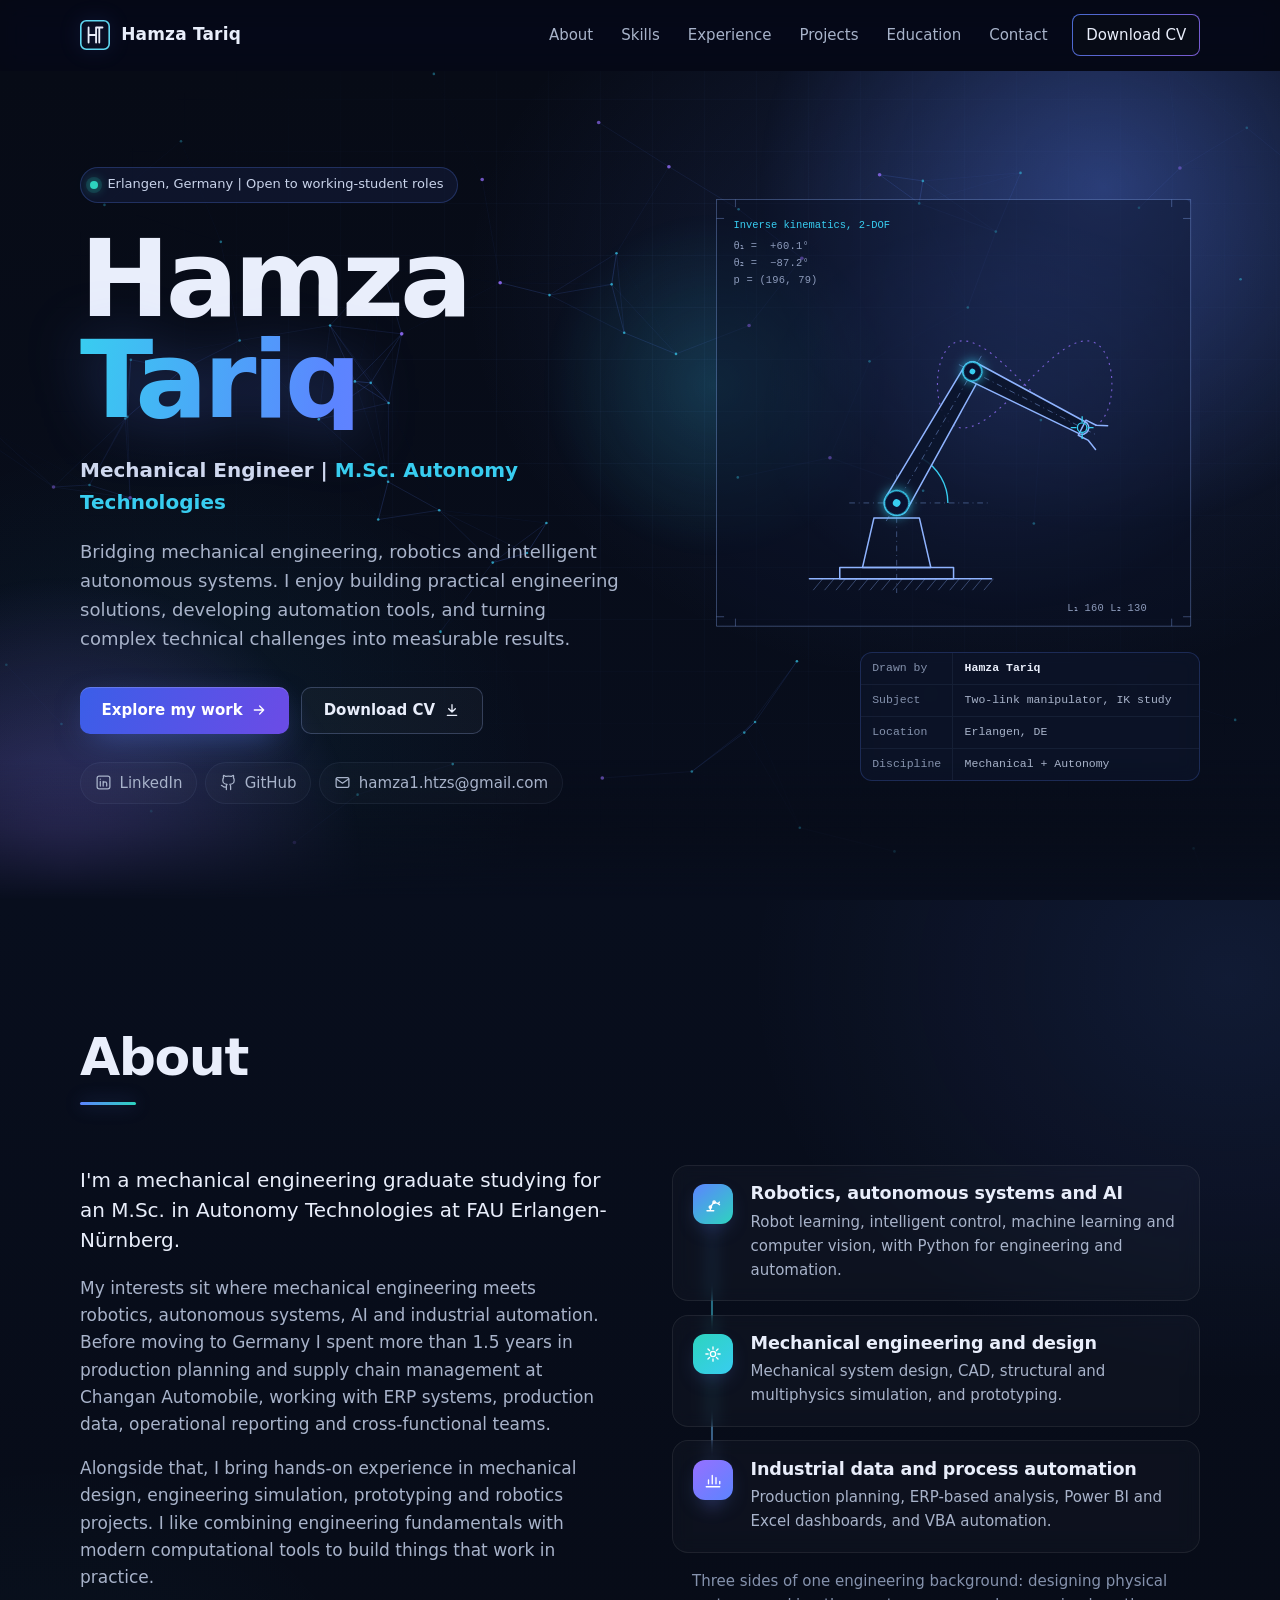
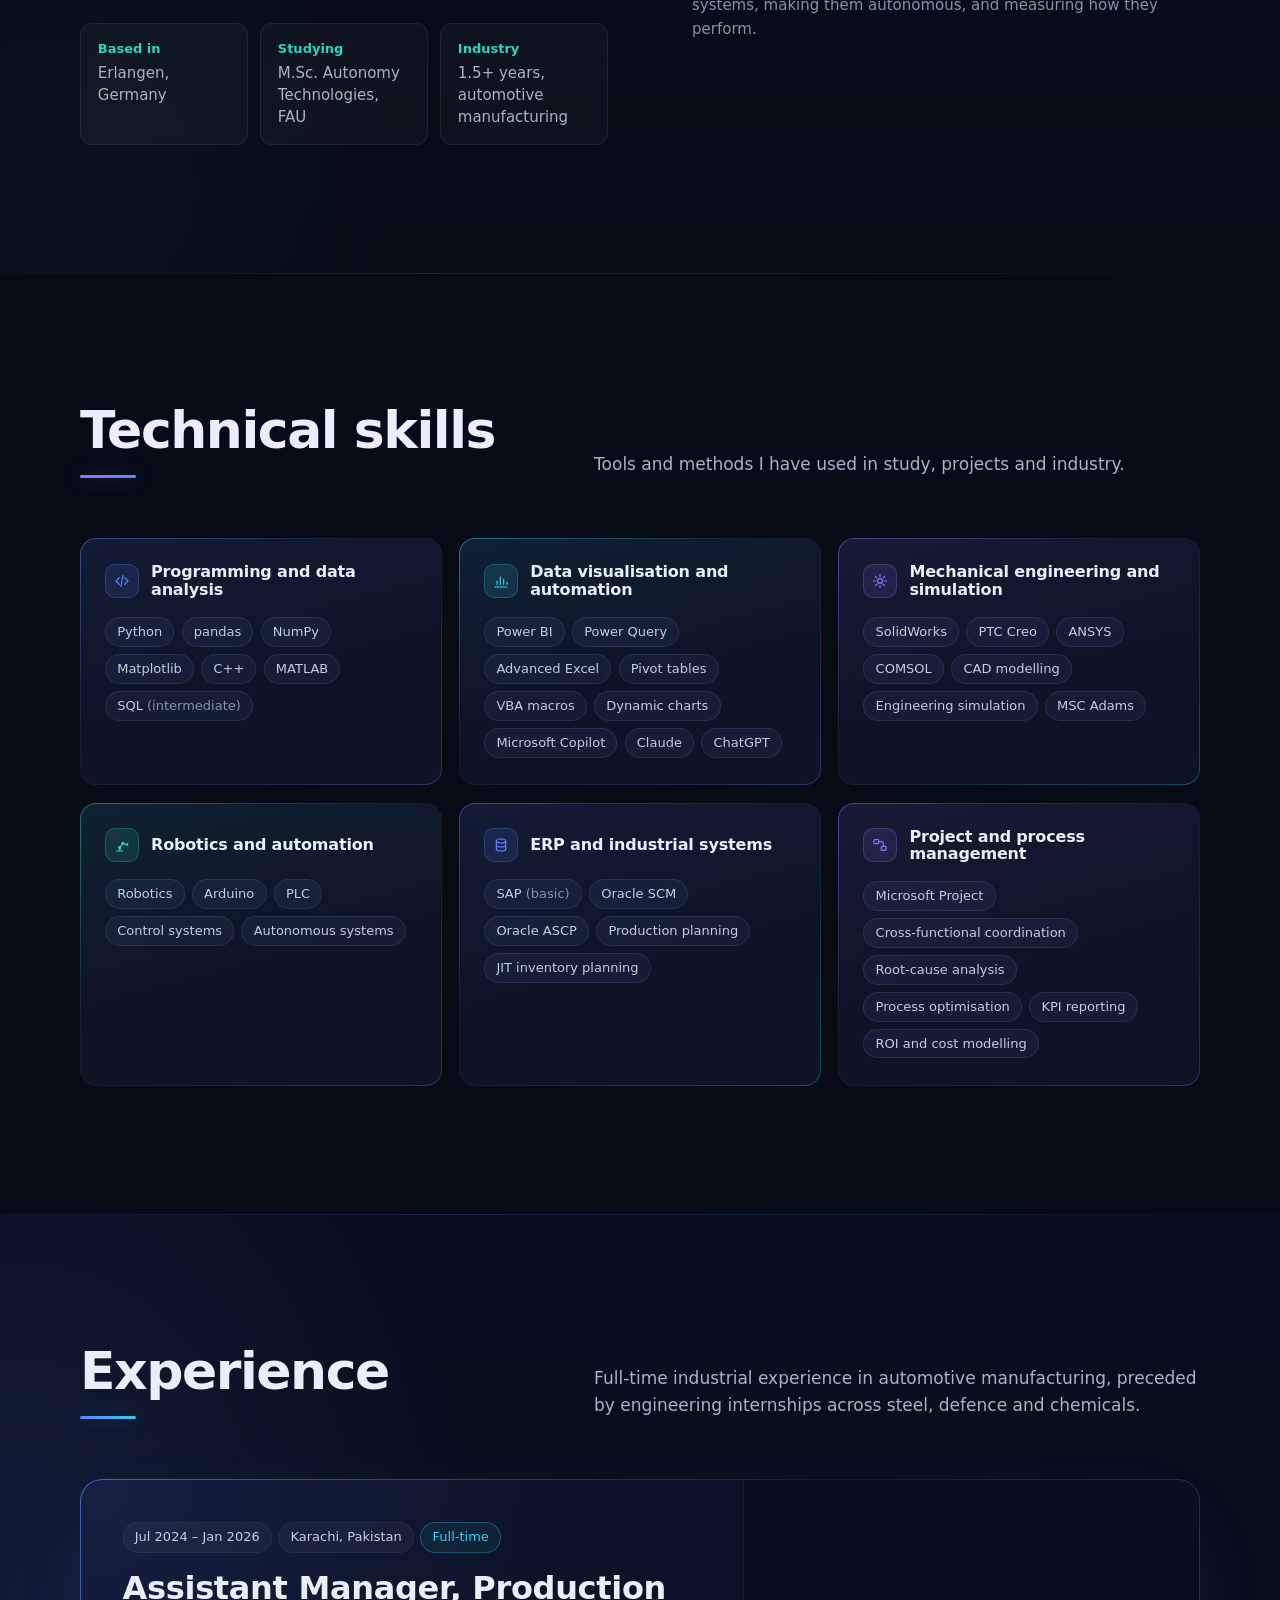
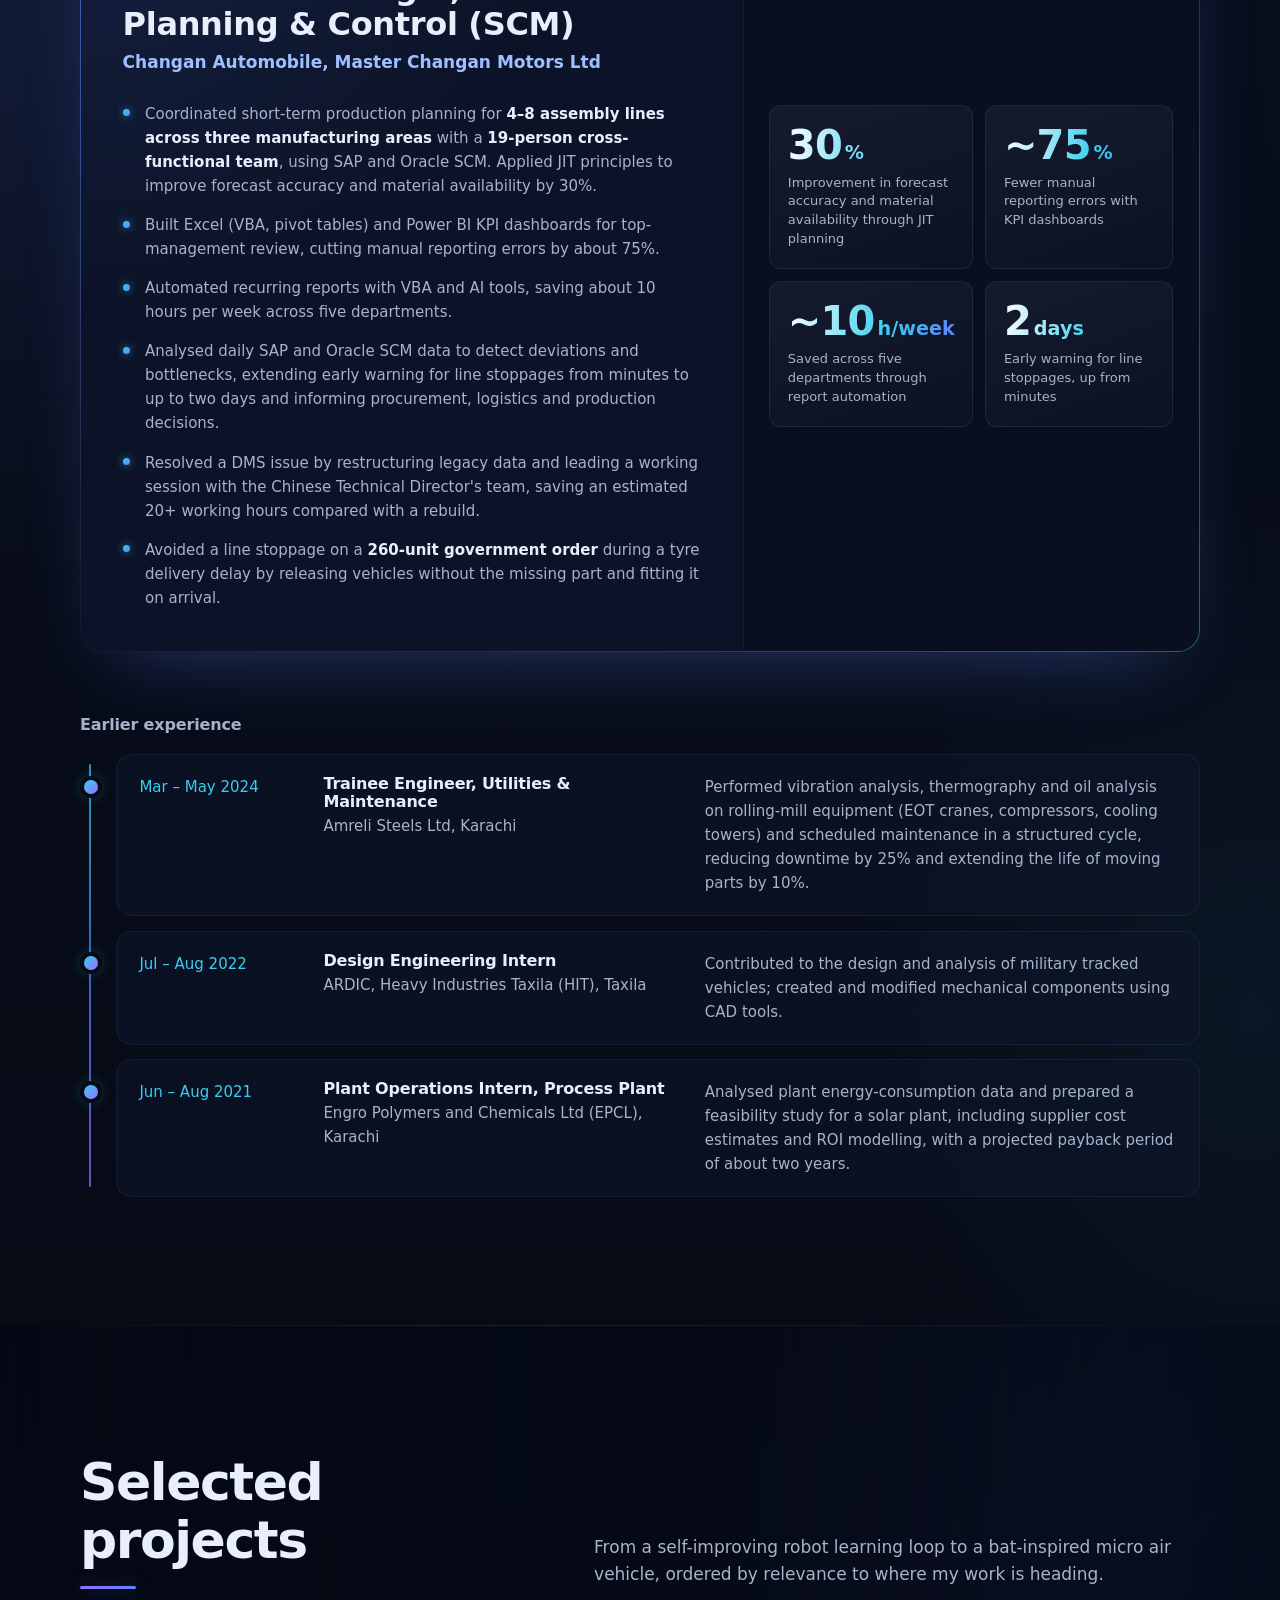
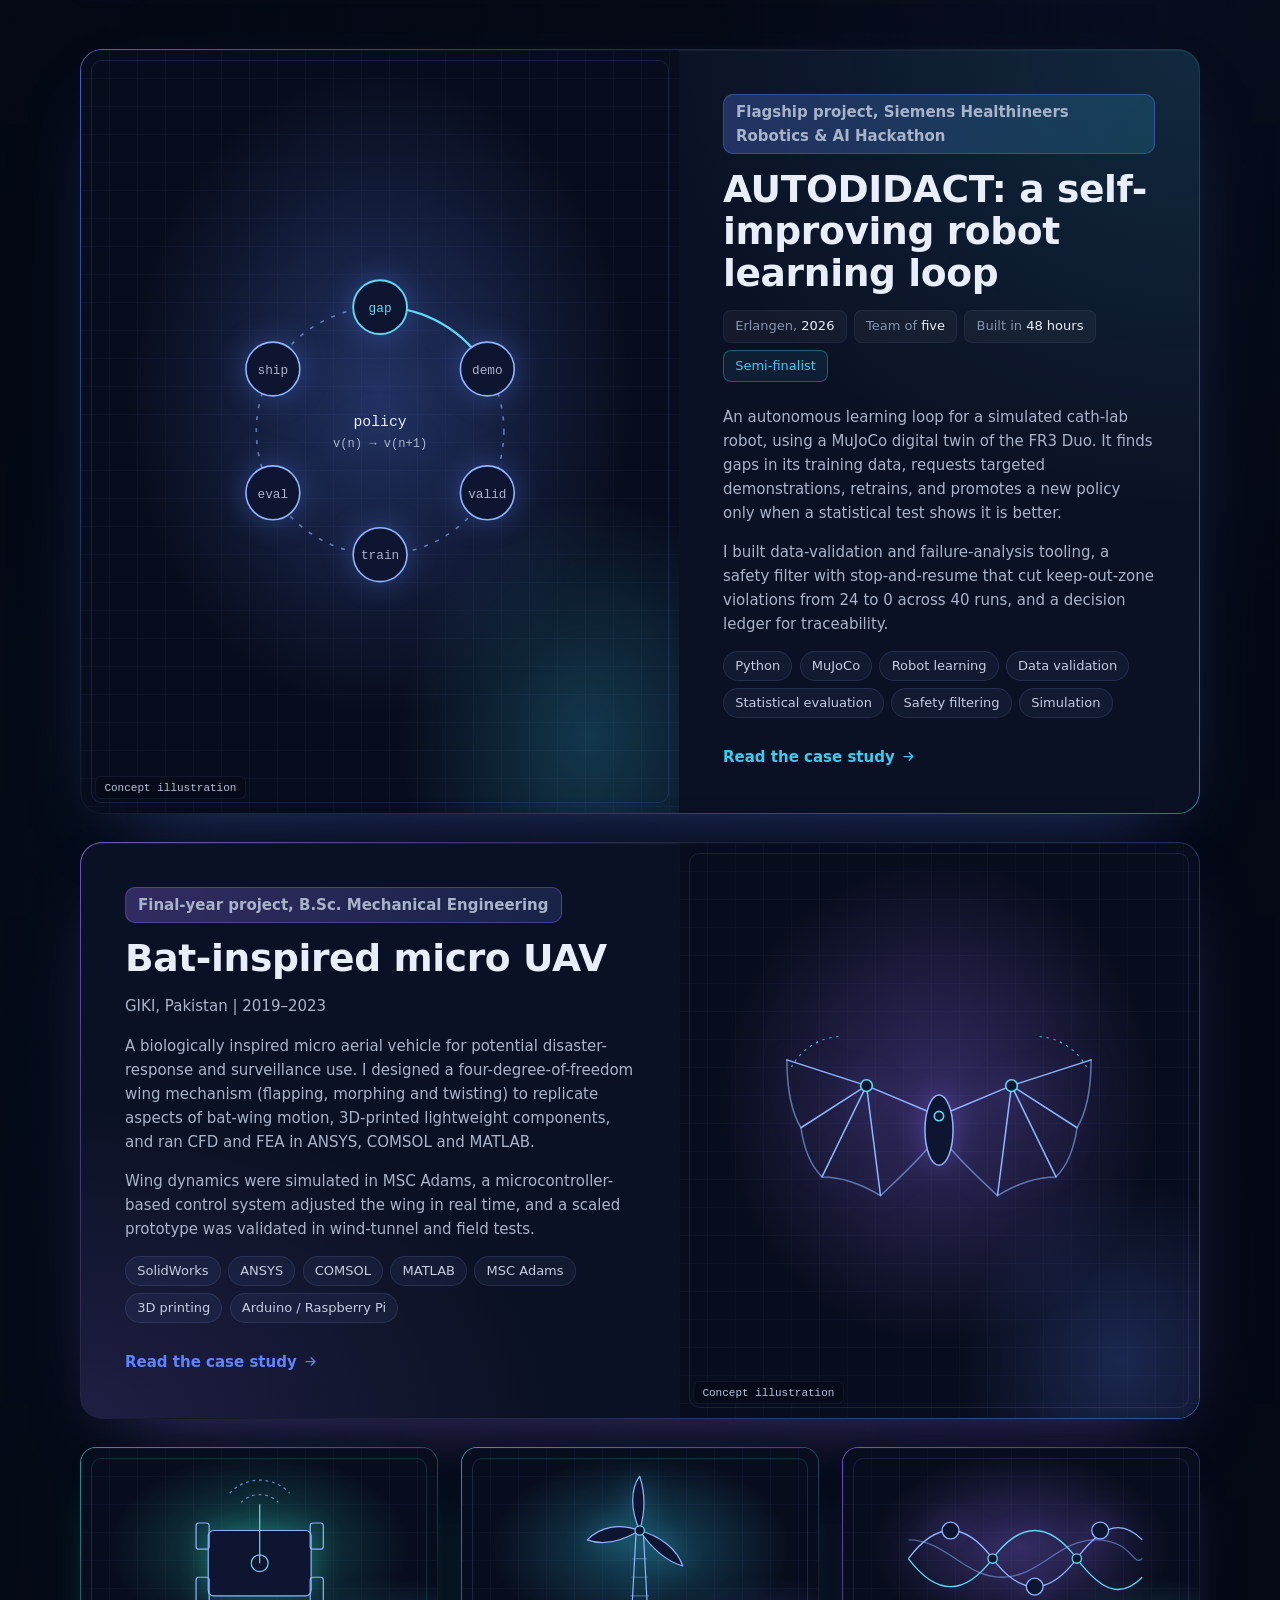
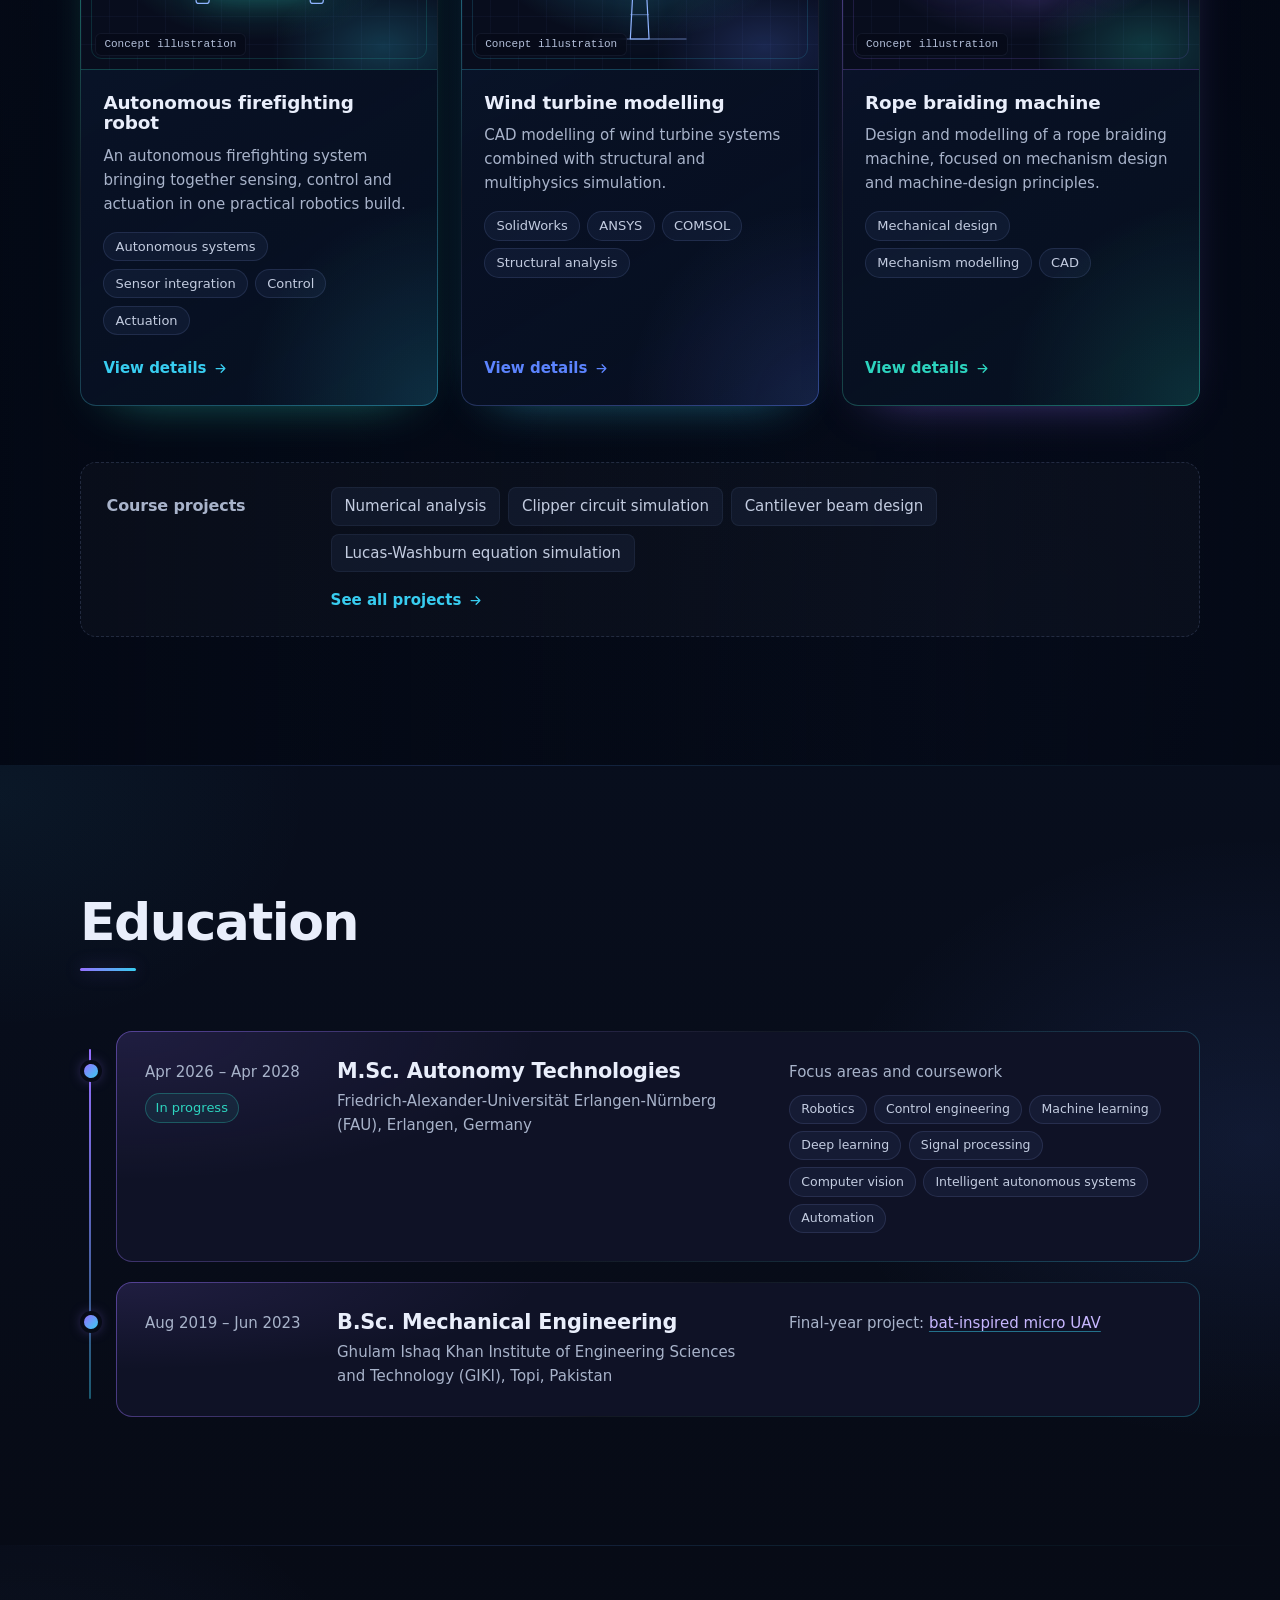
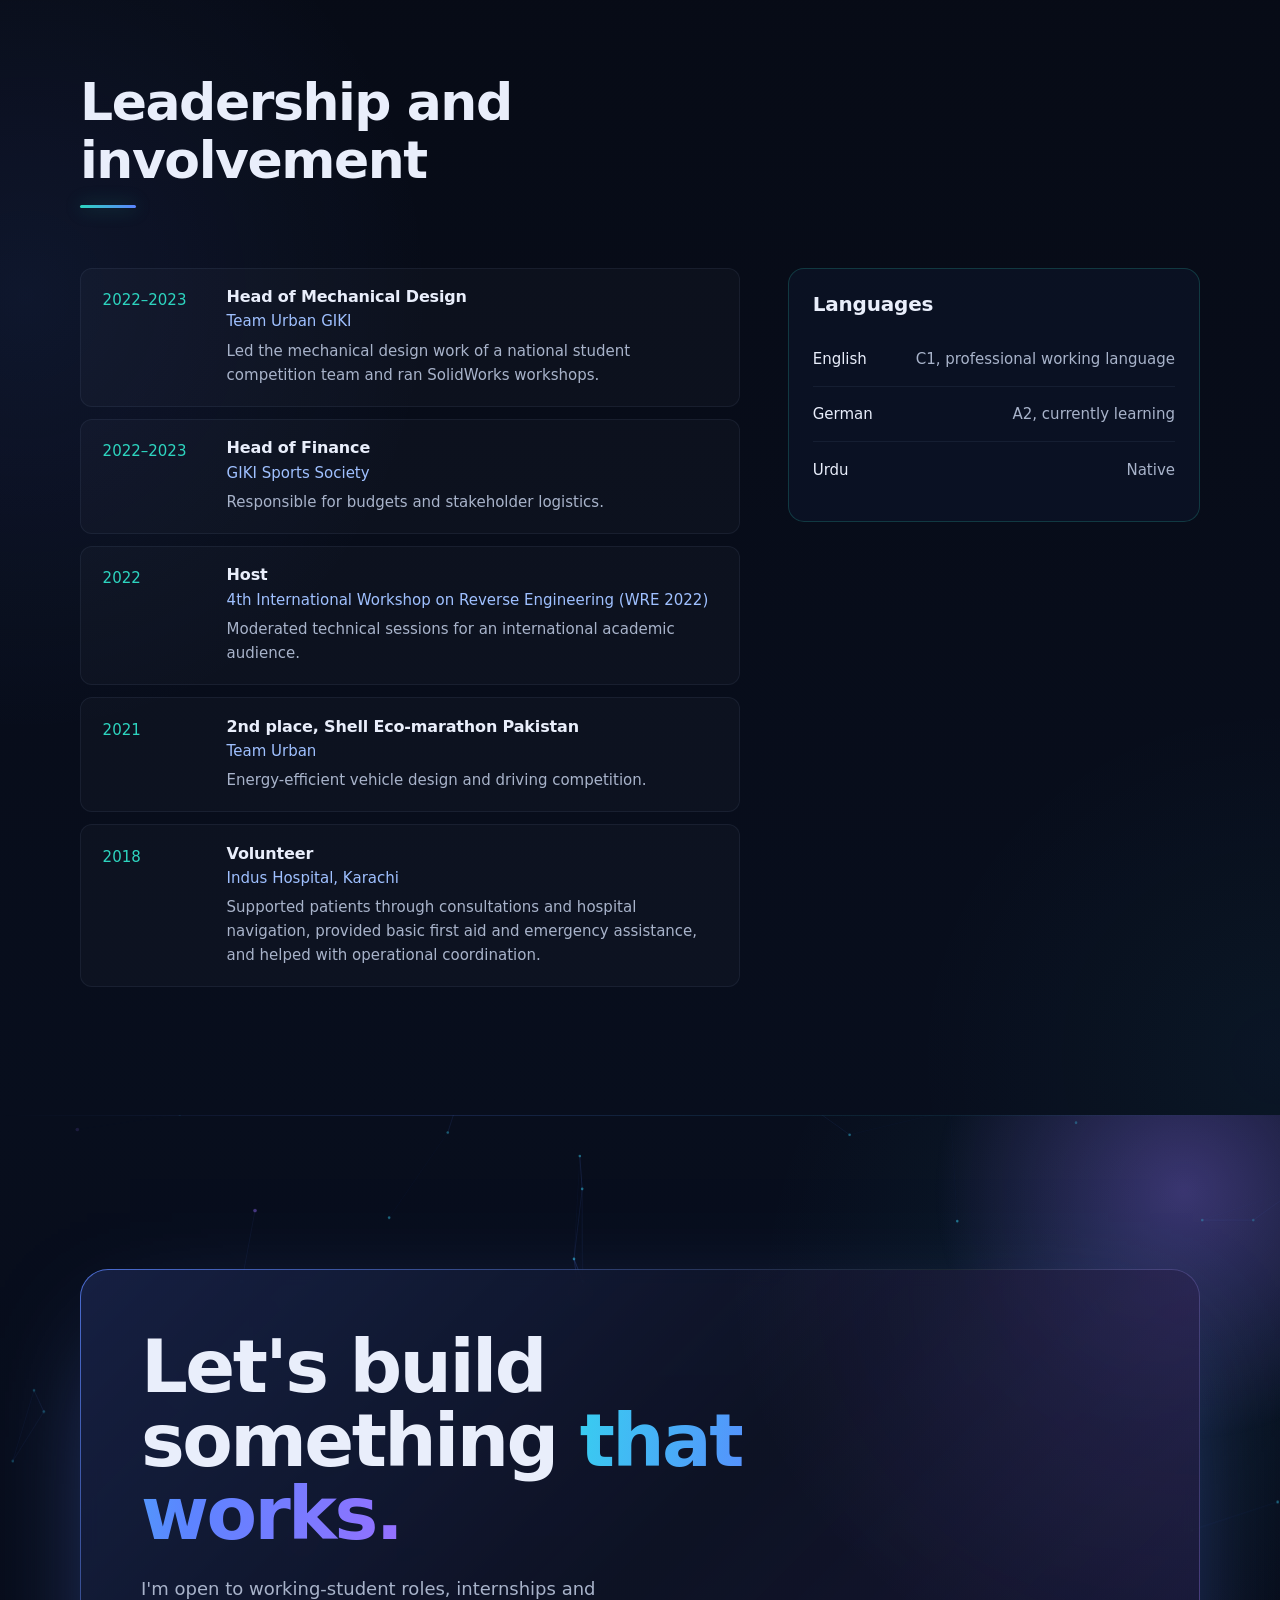
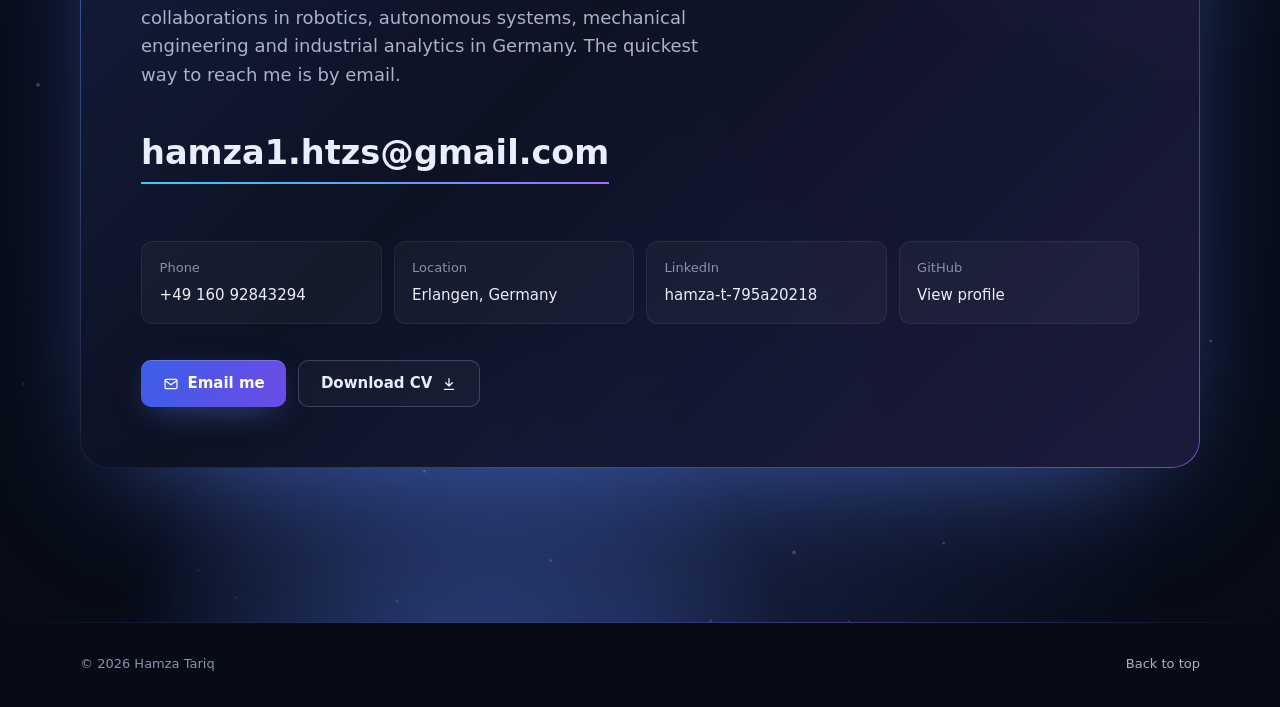
==== index.html @ 6a89d2c3 "New update" ====
<!doctype html>
<html lang="en-GB">
<head>
  <meta charset="utf-8">
  <meta name="viewport" content="width=device-width, initial-scale=1">
  <title>Hamza Tariq | Mechanical Engineer, M.Sc. Autonomy Technologies</title>
  <meta name="description" content="Hamza Tariq: mechanical engineer studying M.Sc. Autonomy Technologies at FAU Erlangen-Nürnberg. Robotics, AI and intelligent engineering systems, with 1.5+ years of industrial production-planning experience.">
  <meta name="author" content="Hamza Tariq">
  <meta name="theme-color" content="#16181b">
  <meta property="og:type" content="website">
  <meta property="og:title" content="Hamza Tariq | Mechanical Engineer, M.Sc. Autonomy Technologies">
  <meta property="og:description" content="Robotics, AI and intelligent engineering systems, built on a mechanical engineering foundation and industrial experience.">
  <meta name="twitter:card" content="summary">
  <link rel="icon" href="assets/favicon.svg" type="image/svg+xml">
  <link rel="preload" href="assets/fonts/archivo-var.woff2" as="font" type="font/woff2" crossorigin>
  <link rel="stylesheet" href="css/style.css">
  <script>document.documentElement.classList.add("js");</script>
  <script type="application/ld+json">
  {"@context":"https://schema.org","@type":"Person","name":"Hamza Tariq","jobTitle":"Mechanical Engineer, M.Sc. Autonomy Technologies student","address":{"@type":"PostalAddress","addressLocality":"Erlangen","addressCountry":"DE"},"alumniOf":[{"@type":"CollegeOrUniversity","name":"Ghulam Ishaq Khan Institute of Engineering Sciences and Technology"}],"affiliation":{"@type":"CollegeOrUniversity","name":"Friedrich-Alexander-Universität Erlangen-Nürnberg"},"sameAs":["https://linkedin.com/in/hamza-t-795a20218"]}
  </script>
</head>
<body data-root="">
<a class="skip-link" href="#main">Skip to content</a>

<!-- Icon sprite -->
<svg width="0" height="0" style="position:absolute" aria-hidden="true" focusable="false">
  <defs>
    <symbol id="i-arrow" viewBox="0 0 24 24"><path d="M5 12h14M13 6l6 6-6 6" fill="none" stroke="currentColor" stroke-width="2" stroke-linecap="round" stroke-linejoin="round"/></symbol>
    <symbol id="i-down" viewBox="0 0 24 24"><path d="M12 4v11M7 10l5 5 5-5M5 20h14" fill="none" stroke="currentColor" stroke-width="2" stroke-linecap="round" stroke-linejoin="round"/></symbol>
    <symbol id="i-mail" viewBox="0 0 24 24"><g fill="none" stroke="currentColor" stroke-width="1.8" stroke-linecap="round" stroke-linejoin="round"><rect x="3" y="5" width="18" height="14" rx="2"/><path d="M3.5 7l8.5 6 8.5-6"/></g></symbol>
    <symbol id="i-linkedin" viewBox="0 0 24 24"><g fill="none" stroke="currentColor" stroke-width="1.8" stroke-linecap="round" stroke-linejoin="round"><rect x="3" y="3" width="18" height="18" rx="3"/><path d="M7.5 10.5V17M7.5 7.2v.1M11.5 17v-6.5M11.5 13.5a2.5 2.5 0 0 1 5 0V17"/></g></symbol>
    <symbol id="i-github" viewBox="0 0 24 24"><path d="M15 22v-4a4.8 4.8 0 0 0-1-3.5c3 0 6-2 6-5.5.08-1.25-.27-2.48-1-3.5.28-1.15.28-2.35 0-3.5 0 0-1 0-3 1.5-2.64-.5-5.36-.5-8 0C6 2 5 2 5 2c-.3 1.15-.3 2.35 0 3.5A5.4 5.4 0 0 0 4 9c0 3.5 3 5.5 6 5.5-.39.49-.68 1.05-.85 1.65-.17.6-.22 1.23-.15 1.85v4M9 18c-4.51 2-5-2-7-2" fill="none" stroke="currentColor" stroke-width="1.8" stroke-linecap="round" stroke-linejoin="round"/></symbol>
    <symbol id="i-robot" viewBox="0 0 24 24"><g fill="none" stroke="currentColor" stroke-width="1.8" stroke-linecap="round" stroke-linejoin="round"><path d="M4 21h9M8.5 21v-5l5-6.5 5.5 2"/><circle cx="8.5" cy="16" r="1.6"/><circle cx="13.5" cy="9.5" r="1.6"/><path d="M19 11.5l1.5-2M19 11.5l1.8 1.4"/></g></symbol>
    <symbol id="i-gear" viewBox="0 0 24 24"><g fill="none" stroke="currentColor" stroke-width="1.8" stroke-linecap="round"><circle cx="12" cy="12" r="3.5"/><path d="M12 2.5v3M12 18.5v3M2.5 12h3M18.5 12h3M5.3 5.3l2.1 2.1M16.6 16.6l2.1 2.1M5.3 18.7l2.1-2.1M16.6 7.4l2.1-2.1"/></g></symbol>
    <symbol id="i-chart" viewBox="0 0 24 24"><path d="M3 21h18M6 17v-5M11 17V6M16 17v-8M21 17v-3" fill="none" stroke="currentColor" stroke-width="1.8" stroke-linecap="round"/></symbol>
    <symbol id="i-code" viewBox="0 0 24 24"><path d="M8 7l-5 5 5 5M16 7l5 5-5 5M13.5 4l-3 16" fill="none" stroke="currentColor" stroke-width="1.8" stroke-linecap="round" stroke-linejoin="round"/></symbol>
    <symbol id="i-db" viewBox="0 0 24 24"><g fill="none" stroke="currentColor" stroke-width="1.8"><ellipse cx="12" cy="6" rx="7" ry="3"/><path d="M5 6v12c0 1.7 3.1 3 7 3s7-1.3 7-3V6M5 12c0 1.7 3.1 3 7 3s7-1.3 7-3"/></g></symbol>
    <symbol id="i-flow" viewBox="0 0 24 24"><g fill="none" stroke="currentColor" stroke-width="1.8" stroke-linejoin="round"><rect x="3" y="4" width="7" height="6" rx="1"/><rect x="14" y="14" width="7" height="6" rx="1"/><path d="M10 7h4a3 3 0 0 1 3 3v4"/></g></symbol>
    <symbol id="i-image" viewBox="0 0 24 24"><g fill="none" stroke="currentColor" stroke-width="1.6" stroke-linecap="round" stroke-linejoin="round"><rect x="3" y="4" width="18" height="16" rx="2"/><circle cx="9" cy="10" r="2"/><path d="M21 16l-5-5-9 9"/></g></symbol>
  </defs>
</svg>

<header class="site-header">
  <nav class="wrap nav" aria-label="Main">
    <a class="brand" href="#top" aria-label="Hamza Tariq, back to top">
      <svg class="brand-mark" viewBox="0 0 28 28" aria-hidden="true"><rect x=".75" y=".75" width="26.5" height="26.5" rx="5" fill="none" stroke="#5fd8f2" stroke-width="1.5"/><path d="M8 7v14M8 14h7M15 7v14M15 7h6M18 7v14" fill="none" stroke="#e9eefb" stroke-width="1.7" stroke-linecap="round"/></svg>
      <span>Hamza Tariq</span>
    </a>
    <button class="nav-toggle" type="button" aria-expanded="false" aria-controls="nav-links" aria-label="Open menu"><span></span></button>
    <ul class="nav-links" id="nav-links">
      <li><a href="#about">About</a></li>
      <li><a href="#skills">Skills</a></li>
      <li><a href="#experience">Experience</a></li>
      <li><a href="#projects">Projects</a></li>
      <li><a href="#education">Education</a></li>
      <li><a href="#contact">Contact</a></li>
      <li><a class="nav-cv" href="assets/Hamza_Tariq_CV.pdf" download>Download CV</a></li>
    </ul>
  </nav>
</header>

<main id="main">

  <!-- ============ HERO ============ -->
  <section class="hero section--hero" id="top" aria-labelledby="hero-name">
    <div class="fx" aria-hidden="true"><span class="fx-grid"></span><span class="orb orb-1"></span><span class="orb orb-2"></span><span class="orb orb-3"></span></div>
    <div class="wrap hero-inner">
      <div class="hero-copy">
        <p class="hero-badge"><i aria-hidden="true"></i>Erlangen, Germany | Open to working-student roles</p>
        <h1 class="hero-name" id="hero-name"><span>Hamza</span><span>Tariq</span></h1>
        <p class="hero-role">Mechanical Engineer | <b>M.Sc. Autonomy Technologies</b></p>
        <p class="hero-intro">Bridging mechanical engineering, robotics and intelligent autonomous systems. I enjoy building practical engineering solutions, developing automation tools, and turning complex technical challenges into measurable results.</p>
        <div class="hero-actions">
          <a class="btn btn-primary" href="#projects">Explore my work <svg aria-hidden="true"><use href="#i-arrow"/></svg></a>
          <a class="btn" href="assets/Hamza_Tariq_CV.pdf" download>Download CV <svg aria-hidden="true"><use href="#i-down"/></svg></a>
        </div>
        <ul class="socials" aria-label="Profiles">
          <li><a href="https://linkedin.com/in/hamza-t-795a20218" target="_blank" rel="noopener"><svg aria-hidden="true"><use href="#i-linkedin"/></svg>LinkedIn</a></li>
          <li data-link="github" class="is-unset"><a href="#" target="_blank" rel="noopener"><svg aria-hidden="true"><use href="#i-github"/></svg>GitHub</a></li>
          <li><a href="mailto:hamza1.htzs@gmail.com"><svg aria-hidden="true"><use href="#i-mail"/></svg>hamza1.htzs@gmail.com</a></li>
        </ul>
      </div>

      <div class="hero-drawing">
        <svg id="arm-drawing" class="drawing" viewBox="0 0 520 470" role="img" aria-labelledby="arm-title">
          <title id="arm-title">Animated technical drawing of a two-link robot arm following a figure-eight path, solved with inverse kinematics</title>
          <!-- sheet frame -->
          <rect class="sheet" x="10" y="10" width="500" height="450" rx="6"/>
          <path class="ln-thin draw" d="M10,10H510V460H10Z"/>
          <path class="ln-thin" d="M10,30H18M10,450H18M502,30H510M502,450H510M30,10V18M490,10V18M30,452V460M490,452V460"/>
          <!-- readouts -->
          <text class="txt-brass" x="28" y="40">Inverse kinematics, 2-DOF</text>
          <text class="txt" id="t1" x="28" y="62">θ₁ =</text>
          <text class="txt" id="t2" x="28" y="80">θ₂ =</text>
          <text class="txt" id="tp" x="28" y="98">p  =</text>
          <text class="txt" x="380" y="444">L₁ 160   L₂ 130</text>
          <!-- reference lines -->
          <path class="ln-dash" d="M200,300V425M150,330H300"/>
          <path id="trace" class="trace" d=""/>
          <!-- ground + base -->
          <path class="ln draw" d="M176,346H224L236,398H164Z"/>
          <path class="ln draw" d="M140,398H260V410H140Z"/>
          <path class="ln draw" d="M108,410H300"/>
          <path class="ln-thin" d="M122,410l-10,12M134,410l-10,12M146,410l-10,12M158,410l-10,12M170,410l-10,12M182,410l-10,12M194,410l-10,12M206,410l-10,12M218,410l-10,12M230,410l-10,12M242,410l-10,12M254,410l-10,12M266,410l-10,12M278,410l-10,12M290,410l-10,12M302,410l-10,12"/>
          <!-- angle arc -->
          <path id="arc1" class="ln-brass" d=""/>
          <!-- arm -->
          <g id="j1" transform="translate(200 330) rotate(-60)">
            <path class="link" d="M0,-13L160,-10A10,10 0 0 1 160,10L0,13A13,13 0 0 1 0,-13Z"/>
            <path class="ln-dash" d="M-22,0H182"/>
            <g id="j2" transform="translate(160 0) rotate(95)">
              <path class="link" d="M0,-10L130,-7A7,7 0 0 1 130,7L0,10A10,10 0 0 1 0,-10Z"/>
              <path class="ln-dash" d="M-16,0H146"/>
              <path class="ln" d="M130,-9V9M130,-9H142L153,-14M130,9H142L153,14"/>
              <circle class="joint" r="10"/><circle class="dot" r="3"/>
            </g>
            <circle class="joint" r="13"/><circle class="dot" r="4"/>
          </g>
          <g id="target" transform="translate(380 200)">
            <circle class="ln-brass" r="5"/>
            <path class="ln-brass" d="M-12,0h6M6,0h6M0,-12v6M0,6v6"/>
          </g>
        </svg>
        <div class="title-block" aria-hidden="true">
          <div>Drawn by</div><div><strong>Hamza Tariq</strong></div>
          <div>Subject</div><div>Two-link manipulator, IK study</div>
          <div>Location</div><div>Erlangen, DE</div>
          <div>Discipline</div><div>Mechanical + Autonomy</div>
        </div>
      </div>
    </div>
  </section>

  <!-- ============ ABOUT ============ -->
  <section class="section section--about" id="about" aria-labelledby="about-title">
    <div class="wrap">
      <div class="section-head">
        <h2 class="section-title" id="about-title">About</h2>
      </div>
      <div class="about-grid">
        <div class="about-copy">
          <p>I'm a mechanical engineering graduate studying for an M.Sc. in Autonomy Technologies at FAU Erlangen-Nürnberg.</p>
          <p>My interests sit where mechanical engineering meets robotics, autonomous systems, AI and industrial automation. Before moving to Germany I spent more than 1.5 years in production planning and supply chain management at Changan Automobile, working with ERP systems, production data, operational reporting and cross-functional teams.</p>
          <p>Alongside that, I bring hands-on experience in mechanical design, engineering simulation, prototyping and robotics projects. I like combining engineering fundamentals with modern computational tools to build things that work in practice.</p>
          <ul class="about-facts">
            <li><strong>Based in</strong> Erlangen, Germany</li>
            <li><strong>Studying</strong> M.Sc. Autonomy Technologies, FAU</li>
            <li><strong>Industry</strong> 1.5+ years, automotive manufacturing</li>
          </ul>
        </div>
        <div>
          <ul class="areas">
            <li class="area">
              <span class="area-node"><svg aria-hidden="true"><use href="#i-robot"/></svg></span>
              <div><h3>Robotics, autonomous systems and AI</h3><p>Robot learning, intelligent control, machine learning and computer vision, with Python for engineering and automation.</p></div>
            </li>
            <li class="area">
              <span class="area-node"><svg aria-hidden="true"><use href="#i-gear"/></svg></span>
              <div><h3>Mechanical engineering and design</h3><p>Mechanical system design, CAD, structural and multiphysics simulation, and prototyping.</p></div>
            </li>
            <li class="area">
              <span class="area-node"><svg aria-hidden="true"><use href="#i-chart"/></svg></span>
              <div><h3>Industrial data and process automation</h3><p>Production planning, ERP-based analysis, Power BI and Excel dashboards, and VBA automation.</p></div>
            </li>
          </ul>
          <p class="areas-note">Three sides of one engineering background: designing physical systems, making them autonomous, and measuring how they perform.</p>
        </div>
      </div>
    </div>
  </section>

  <!-- ============ SKILLS ============ -->
  <section class="section section--skills" id="skills" aria-labelledby="skills-title">
    <div class="wrap">
      <div class="section-head">
        <h2 class="section-title" id="skills-title">Technical skills</h2>
        <p class="section-lede">Tools and methods I have used in study, projects and industry.</p>
      </div>
      <div class="skills">
        <div class="skill-group">
          <h3><svg aria-hidden="true"><use href="#i-code"/></svg>Programming and data analysis</h3>
          <ul class="tags"><li>Python</li><li>pandas</li><li>NumPy</li><li>Matplotlib</li><li>C++</li><li>MATLAB</li><li>SQL <small>(intermediate)</small></li></ul>
        </div>
        <div class="skill-group">
          <h3><svg aria-hidden="true"><use href="#i-chart"/></svg>Data visualisation and automation</h3>
          <ul class="tags"><li>Power BI</li><li>Power Query</li><li>Advanced Excel</li><li>Pivot tables</li><li>VBA macros</li><li>Dynamic charts</li><li>Microsoft Copilot</li><li>Claude</li><li>ChatGPT</li></ul>
        </div>
        <div class="skill-group">
          <h3><svg aria-hidden="true"><use href="#i-gear"/></svg>Mechanical engineering and simulation</h3>
          <ul class="tags"><li>SolidWorks</li><li>PTC Creo</li><li>ANSYS</li><li>COMSOL</li><li>CAD modelling</li><li>Engineering simulation</li><li>MSC Adams</li></ul>
        </div>
        <div class="skill-group">
          <h3><svg aria-hidden="true"><use href="#i-robot"/></svg>Robotics and automation</h3>
          <ul class="tags"><li>Robotics</li><li>Arduino</li><li>PLC</li><li>Control systems</li><li>Autonomous systems</li></ul>
        </div>
        <div class="skill-group">
          <h3><svg aria-hidden="true"><use href="#i-db"/></svg>ERP and industrial systems</h3>
          <ul class="tags"><li>SAP <small>(basic)</small></li><li>Oracle SCM</li><li>Oracle ASCP</li><li>Production planning</li><li>JIT inventory planning</li></ul>
        </div>
        <div class="skill-group">
          <h3><svg aria-hidden="true"><use href="#i-flow"/></svg>Project and process management</h3>
          <ul class="tags"><li>Microsoft Project</li><li>Cross-functional coordination</li><li>Root-cause analysis</li><li>Process optimisation</li><li>KPI reporting</li><li>ROI and cost modelling</li></ul>
        </div>
      </div>
    </div>
  </section>

  <!-- ============ EXPERIENCE ============ -->
  <section class="section section--experience" id="experience" aria-labelledby="exp-title">
    <div class="wrap">
      <div class="section-head">
        <h2 class="section-title" id="exp-title">Experience</h2>
        <p class="section-lede">Full-time industrial experience in automotive manufacturing, preceded by engineering internships across steel, defence and chemicals.</p>
      </div>

      <article class="role-feature" aria-labelledby="role-changan">
        <div class="role-main">
          <p class="role-meta"><span>Jul 2024 – Jan 2026</span><span>Karachi, Pakistan</span><span>Full-time</span></p>
          <h3 class="role-title" id="role-changan">Assistant Manager, Production Planning &amp; Control (SCM)</h3>
          <p class="role-org">Changan Automobile, Master Changan Motors Ltd</p>
          <ul class="role-points">
            <li>Coordinated short-term production planning for <strong>4–8 assembly lines across three manufacturing areas</strong> with a <strong>19-person cross-functional team</strong>, using SAP and Oracle SCM. Applied JIT principles to improve forecast accuracy and material availability by 30%.</li>
            <li>Built Excel (VBA, pivot tables) and Power BI KPI dashboards for top-management review, cutting manual reporting errors by about 75%.</li>
            <li>Automated recurring reports with VBA and AI tools, saving about 10 hours per week across five departments.</li>
            <li>Analysed daily SAP and Oracle SCM data to detect deviations and bottlenecks, extending early warning for line stoppages from minutes to up to two days and informing procurement, logistics and production decisions.</li>
            <li>Resolved a DMS issue by restructuring legacy data and leading a working session with the Chinese Technical Director's team, saving an estimated 20+ working hours compared with a rebuild.</li>
            <li>Avoided a line stoppage on a <strong>260-unit government order</strong> during a tyre delivery delay by releasing vehicles without the missing part and fitting it on arrival.</li>
          </ul>
        </div>
        <div class="role-stats" aria-label="Key results">
          <div class="stat"><span class="stat-value">30<small>%</small></span><span class="stat-label">Improvement in forecast accuracy and material availability through JIT planning</span></div>
          <div class="stat"><span class="stat-value">~75<small>%</small></span><span class="stat-label">Fewer manual reporting errors with KPI dashboards</span></div>
          <div class="stat"><span class="stat-value">~10<small>h/week</small></span><span class="stat-label">Saved across five departments through report automation</span></div>
          <div class="stat"><span class="stat-value">2<small>days</small></span><span class="stat-label">Early warning for line stoppages, up from minutes</span></div>
        </div>
      </article>

      <div class="earlier">
        <h3 class="earlier-title">Earlier experience</h3>
        <ol class="timeline">
          <li class="tl-item">
            <span class="tl-date">Mar – May 2024</span>
            <div class="tl-role"><h3>Trainee Engineer, Utilities &amp; Maintenance</h3><p>Amreli Steels Ltd, Karachi</p></div>
            <div class="tl-desc">Performed vibration analysis, thermography and oil analysis on rolling-mill equipment (EOT cranes, compressors, cooling towers) and scheduled maintenance in a structured cycle, reducing downtime by 25% and extending the life of moving parts by 10%.</div>
          </li>
          <li class="tl-item">
            <span class="tl-date">Jul – Aug 2022</span>
            <div class="tl-role"><h3>Design Engineering Intern</h3><p>ARDIC, Heavy Industries Taxila (HIT), Taxila</p></div>
            <div class="tl-desc">Contributed to the design and analysis of military tracked vehicles; created and modified mechanical components using CAD tools.</div>
          </li>
          <li class="tl-item">
            <span class="tl-date">Jun – Aug 2021</span>
            <div class="tl-role"><h3>Plant Operations Intern, Process Plant</h3><p>Engro Polymers and Chemicals Ltd (EPCL), Karachi</p></div>
            <div class="tl-desc">Analysed plant energy-consumption data and prepared a feasibility study for a solar plant, including supplier cost estimates and ROI modelling, with a projected payback period of about two years.</div>
          </li>
        </ol>
      </div>
    </div>
  </section>

  <!-- ============ PROJECTS ============ -->
  <section class="section section--projects" id="projects" aria-labelledby="proj-title">
    <div class="wrap">
      <div class="section-head">
        <h2 class="section-title" id="proj-title">Selected projects</h2>
        <p class="section-lede">From a self-improving robot learning loop to a bat-inspired micro air vehicle, ordered by relevance to where my work is heading.</p>
      </div>

      <article class="flagship tone-autodidact" aria-labelledby="p-autodidact">
        <div class="project-visual" data-img="autodidact-cover" data-alt="AUTODIDACT project image">
          <svg viewBox="0 0 400 260" aria-hidden="true">
            <g fill="none" stroke="#8fb4ff" stroke-width="1.2">
              <circle cx="200" cy="130" r="92" stroke-dasharray="3 6" opacity=".6"/>
              <path d="M200,38 a92,92 0 0 1 79.7,46" stroke="#5fd8f2" stroke-width="1.6"/>
            </g>
            <g font-family="JetBrains Mono, monospace" font-size="9.5" fill="#a8b3ca" text-anchor="middle">
              <g transform="translate(200 38)"><circle r="20" fill="#0d1530" stroke="#5fd8f2" stroke-width="1.4"/><text y="3.5" fill="#5fd8f2">gap</text></g>
              <g transform="translate(279.7 84)"><circle r="20" fill="#0d1530" stroke="#8fb4ff" stroke-width="1.2"/><text y="3.5">demo</text></g>
              <g transform="translate(279.7 176)"><circle r="20" fill="#0d1530" stroke="#8fb4ff" stroke-width="1.2"/><text y="3.5">valid</text></g>
              <g transform="translate(200 222)"><circle r="20" fill="#0d1530" stroke="#8fb4ff" stroke-width="1.2"/><text y="3.5">train</text></g>
              <g transform="translate(120.3 176)"><circle r="20" fill="#0d1530" stroke="#8fb4ff" stroke-width="1.2"/><text y="3.5">eval</text></g>
              <g transform="translate(120.3 84)"><circle r="20" fill="#0d1530" stroke="#8fb4ff" stroke-width="1.2"/><text y="3.5">ship</text></g>
              <text x="200" y="126" fill="#e9eefb" font-size="11">policy</text>
              <text x="200" y="142" font-size="9">v(n) → v(n+1)</text>
            </g>
          </svg>
          <span class="visual-tag">Concept illustration</span>
        </div>
        <div class="project-body">
          <p class="project-kicker">Flagship project, Siemens Healthineers Robotics &amp; AI Hackathon</p>
          <h3 class="project-title" id="p-autodidact">AUTODIDACT: a self-improving robot learning loop</h3>
          <ul class="project-facts">
            <li><span>Erlangen,</span> 2026</li><li><span>Team of</span> five</li><li><span>Built in</span> 48 hours</li><li>Semi-finalist</li>
          </ul>
          <p>An autonomous learning loop for a simulated cath-lab robot, using a MuJoCo digital twin of the FR3 Duo. It finds gaps in its training data, requests targeted demonstrations, retrains, and promotes a new policy only when a statistical test shows it is better.</p>
          <p>I built data-validation and failure-analysis tooling, a safety filter with stop-and-resume that cut keep-out-zone violations from 24 to 0 across 40 runs, and a decision ledger for traceability.</p>
          <ul class="tags"><li>Python</li><li>MuJoCo</li><li>Robot learning</li><li>Data validation</li><li>Statistical evaluation</li><li>Safety filtering</li><li>Simulation</li></ul>
          <a class="text-link" href="projects/autodidact.html">Read the case study <svg aria-hidden="true"><use href="#i-arrow"/></svg></a>
        </div>
      </article>

      <article class="flagship tone-uav" aria-labelledby="p-uav">
        <div class="project-visual" data-img="uav-cover" data-alt="Bat-inspired micro UAV project image">
          <svg viewBox="0 0 400 260" aria-hidden="true">
            <g fill="none" stroke="#8fb4ff" stroke-width="1.3" stroke-linecap="round" stroke-linejoin="round">
              <path d="M200,118 L262,92 L330,70 M262,92 L318,128 M262,92 L300,170 M262,92 L250,186"/>
              <path d="M200,118 L138,92 L70,70 M138,92 L82,128 M138,92 L100,170 M138,92 L150,186"/>
              <path d="M330,70 Q330,108 318,128 Q314,156 300,170 Q276,170 250,186 Q222,160 210,146" opacity=".6"/>
              <path d="M70,70 Q70,108 82,128 Q86,156 100,170 Q124,170 150,186 Q178,160 190,146" opacity=".6"/>
              <ellipse cx="200" cy="130" rx="12" ry="30" fill="#0d1530"/>
            </g>
            <g fill="#0d1530" stroke="#5fd8f2" stroke-width="1.4"><circle cx="262" cy="92" r="5"/><circle cx="138" cy="92" r="5"/><circle cx="200" cy="118" r="4"/></g>
            <g fill="none" stroke="#5fd8f2" stroke-width="1" stroke-dasharray="2 4" opacity=".8">
              <path d="M286,50 a50,50 0 0 1 40,26"/><path d="M114,50 a50,50 0 0 0 -40,26"/>
            </g>
          </svg>
          <span class="visual-tag">Concept illustration</span>
        </div>
        <div class="project-body">
          <p class="project-kicker">Final-year project, B.Sc. Mechanical Engineering</p>
          <h3 class="project-title" id="p-uav">Bat-inspired micro UAV</h3>
          <p class="project-sub">GIKI, Pakistan | 2019–2023</p>
          <p>A biologically inspired micro aerial vehicle for potential disaster-response and surveillance use. I designed a four-degree-of-freedom wing mechanism (flapping, morphing and twisting) to replicate aspects of bat-wing motion, 3D-printed lightweight components, and ran CFD and FEA in ANSYS, COMSOL and MATLAB.</p>
          <p>Wing dynamics were simulated in MSC Adams, a microcontroller-based control system adjusted the wing in real time, and a scaled prototype was validated in wind-tunnel and field tests.</p>
          <ul class="tags"><li>SolidWorks</li><li>ANSYS</li><li>COMSOL</li><li>MATLAB</li><li>MSC Adams</li><li>3D printing</li><li>Arduino / Raspberry Pi</li></ul>
          <a class="text-link" href="projects/bat-uav.html">Read the case study <svg aria-hidden="true"><use href="#i-arrow"/></svg></a>
        </div>
      </article>

      <div class="project-grid">
        <article class="project-card tone-fire" aria-labelledby="p-fire">
          <div class="project-visual" data-img="firefighting-cover" data-alt="Autonomous firefighting robot">
            <svg viewBox="0 0 320 200" aria-hidden="true"><g fill="none" stroke="#8fb4ff" stroke-width="1.3" stroke-linejoin="round">
              <rect x="105" y="70" width="110" height="70" rx="6" fill="#0d1530"/>
              <rect x="92" y="62" width="14" height="28" rx="3"/><rect x="214" y="62" width="14" height="28" rx="3"/>
              <rect x="92" y="120" width="14" height="28" rx="3"/><rect x="214" y="120" width="14" height="28" rx="3"/>
              <path d="M160,105 L160,42" stroke="#5fd8f2"/><circle cx="160" cy="105" r="9" stroke="#5fd8f2"/>
              <path d="M140,40 a28,28 0 0 1 40,0 M128,30 a44,44 0 0 1 64,0" stroke-dasharray="3 4" opacity=".7"/>
            </g></svg>
            <span class="visual-tag">Concept illustration</span>
          </div>
          <div class="project-body">
            <h3 class="project-title" id="p-fire">Autonomous firefighting robot</h3>
            <p>An autonomous firefighting system bringing together sensing, control and actuation in one practical robotics build.</p>
            <ul class="tags"><li>Autonomous systems</li><li>Sensor integration</li><li>Control</li><li>Actuation</li></ul>
            <a class="text-link" href="projects/index.html#firefighting">View details <svg aria-hidden="true"><use href="#i-arrow"/></svg></a>
          </div>
        </article>
        <article class="project-card tone-wind" aria-labelledby="p-wind">
          <div class="project-visual" data-img="wind-turbine-cover" data-alt="Wind turbine model">
            <svg viewBox="0 0 320 200" aria-hidden="true"><g fill="none" stroke="#8fb4ff" stroke-width="1.3" stroke-linejoin="round">
              <path d="M156,74 L150,186 H170 L164,74"/>
              <path d="M160,70 C150,48 150,26 160,12 C166,30 166,50 160,70Z" fill="#0d1530"/>
              <path d="M160,70 C182,76 200,90 206,108 C186,102 172,88 160,70Z" fill="#0d1530"/>
              <path d="M160,70 C140,82 120,86 104,80 C118,66 138,62 160,70Z" fill="#0d1530"/>
              <circle cx="160" cy="70" r="5" stroke="#5fd8f2" fill="#0d1530"/>
              <path d="M152,100 H168 M151,120 H169 M150,140 H170 M150,160 H170" opacity=".45"/>
              <path d="M110,186 H210" opacity=".6"/>
            </g></svg>
            <span class="visual-tag">Concept illustration</span>
          </div>
          <div class="project-body">
            <h3 class="project-title" id="p-wind">Wind turbine modelling</h3>
            <p>CAD modelling of wind turbine systems combined with structural and multiphysics simulation.</p>
            <ul class="tags"><li>SolidWorks</li><li>ANSYS</li><li>COMSOL</li><li>Structural analysis</li></ul>
            <a class="text-link" href="projects/index.html#wind-turbine">View details <svg aria-hidden="true"><use href="#i-arrow"/></svg></a>
          </div>
        </article>
        <article class="project-card tone-rope" aria-labelledby="p-rope">
          <div class="project-visual" data-img="rope-braiding-cover" data-alt="Rope braiding machine model">
            <svg viewBox="0 0 320 200" aria-hidden="true"><g fill="none" stroke-width="1.4">
              <path d="M40,100 C70,60 100,60 130,100 S190,140 220,100 S270,60 290,80" stroke="#8fb4ff"/>
              <path d="M40,100 C70,140 100,140 130,100 S190,60 220,100 S270,140 290,120" stroke="#5fd8f2"/>
              <path d="M40,80 C80,80 100,120 140,120 S200,80 240,80 S280,110 290,100" stroke="#8fb4ff" opacity=".5"/>
              <g stroke="#8fb4ff" fill="#0d1530"><circle cx="85" cy="70" r="9"/><circle cx="175" cy="130" r="9"/><circle cx="245" cy="70" r="9"/><circle cx="130" cy="100" r="5" stroke="#5fd8f2"/><circle cx="220" cy="100" r="5" stroke="#5fd8f2"/></g>
            </g></svg>
            <span class="visual-tag">Concept illustration</span>
          </div>
          <div class="project-body">
            <h3 class="project-title" id="p-rope">Rope braiding machine</h3>
            <p>Design and modelling of a rope braiding machine, focused on mechanism design and machine-design principles.</p>
            <ul class="tags"><li>Mechanical design</li><li>Mechanism modelling</li><li>CAD</li></ul>
            <a class="text-link" href="projects/index.html#rope-braiding">View details <svg aria-hidden="true"><use href="#i-arrow"/></svg></a>
          </div>
        </article>
      </div>

      <div class="minor-projects">
        <h3>Course projects</h3>
        <ul class="minor-list">
          <li>Numerical analysis</li><li>Clipper circuit simulation</li><li>Cantilever beam design</li><li>Lucas-Washburn equation simulation</li>
        </ul>
        <a class="text-link" href="projects/index.html">See all projects <svg aria-hidden="true"><use href="#i-arrow"/></svg></a>
      </div>
    </div>
  </section>

  <!-- ============ EDUCATION ============ -->
  <section class="section section--education" id="education" aria-labelledby="edu-title">
    <div class="wrap">
      <div class="section-head">
        <h2 class="section-title" id="edu-title">Education</h2>
      </div>
      <ol class="edu">
        <li class="edu-item">
          <div class="edu-date">Apr 2026 – Apr 2028<br><span class="status">In progress</span></div>
          <div><h3>M.Sc. Autonomy Technologies</h3><p class="inst">Friedrich-Alexander-Universität Erlangen-Nürnberg (FAU), Erlangen, Germany</p></div>
          <div class="edu-detail">
            <p>Focus areas and coursework</p>
            <ul class="tags"><li>Robotics</li><li>Control engineering</li><li>Machine learning</li><li>Deep learning</li><li>Signal processing</li><li>Computer vision</li><li>Intelligent autonomous systems</li><li>Automation</li></ul>
          </div>
        </li>
        <li class="edu-item">
          <div class="edu-date">Aug 2019 – Jun 2023</div>
          <div><h3>B.Sc. Mechanical Engineering</h3><p class="inst">Ghulam Ishaq Khan Institute of Engineering Sciences and Technology (GIKI), Topi, Pakistan</p></div>
          <div class="edu-detail"><p>Final-year project: <a href="projects/bat-uav.html">bat-inspired micro UAV</a></p></div>
        </li>
      </ol>
    </div>
  </section>

  <!-- ============ LEADERSHIP & LANGUAGES ============ -->
  <section class="section section--leadership" id="leadership" aria-labelledby="lead-title">
    <div class="wrap">
      <div class="section-head">
        <h2 class="section-title" id="lead-title">Leadership and involvement</h2>
      </div>
      <div class="two-col">
        <ul class="lead-list">
          <li class="lead-item"><span class="lead-year">2022–2023</span><div><h3>Head of Mechanical Design</h3><p class="org">Team Urban GIKI</p><p>Led the mechanical design work of a national student competition team and ran SolidWorks workshops.</p></div></li>
          <li class="lead-item"><span class="lead-year">2022–2023</span><div><h3>Head of Finance</h3><p class="org">GIKI Sports Society</p><p>Responsible for budgets and stakeholder logistics.</p></div></li>
          <li class="lead-item"><span class="lead-year">2022</span><div><h3>Host</h3><p class="org">4th International Workshop on Reverse Engineering (WRE 2022)</p><p>Moderated technical sessions for an international academic audience.</p></div></li>
          <li class="lead-item"><span class="lead-year">2021</span><div><h3>2nd place, Shell Eco-marathon Pakistan</h3><p class="org">Team Urban</p><p>Energy-efficient vehicle design and driving competition.</p></div></li>
          <li class="lead-item"><span class="lead-year">2018</span><div><h3>Volunteer</h3><p class="org">Indus Hospital, Karachi</p><p>Supported patients through consultations and hospital navigation, provided basic first aid and emergency assistance, and helped with operational coordination.</p></div></li>
        </ul>
        <div>
          <h3 class="side-title">Languages</h3>
          <ul class="lang-list">
            <li><span>English</span><span>C1, professional working language</span></li>
            <li><span>German</span><span>A2, currently learning</span></li>
            <li><span>Urdu</span><span>Native</span></li>
          </ul>
        </div>
      </div>
    </div>
  </section>

  <!-- ============ CONTACT ============ -->
  <section class="section section--contact contact" id="contact" aria-labelledby="contact-title">
    <div class="fx" aria-hidden="true"><span class="orb orb-1"></span><span class="orb orb-2"></span></div>
    <div class="wrap"><div class="contact-panel">
      <h2 class="contact-title" id="contact-title">Let's build something <span>that works.</span></h2>
      <p class="contact-lede">I'm open to working-student roles, internships and collaborations in robotics, autonomous systems, mechanical engineering and industrial analytics in Germany. The quickest way to reach me is by email.</p>
      <a class="contact-email" href="mailto:hamza1.htzs@gmail.com">hamza1.htzs@gmail.com</a>
      <dl class="contact-grid">
        <div><dt>Phone</dt><dd><a href="tel:+4916092843294">+49 160 92843294</a></dd></div>
        <div><dt>Location</dt><dd>Erlangen, Germany</dd></div>
        <div><dt>LinkedIn</dt><dd><a href="https://linkedin.com/in/hamza-t-795a20218" target="_blank" rel="noopener">hamza-t-795a20218</a></dd></div>
        <div data-link="github" class="is-unset"><dt>GitHub</dt><dd><a href="#" target="_blank" rel="noopener">View profile</a></dd></div>
      </dl>
      <div class="hero-actions">
        <a class="btn btn-primary" href="mailto:hamza1.htzs@gmail.com"><svg aria-hidden="true"><use href="#i-mail"/></svg>Email me</a>
        <a class="btn" href="assets/Hamza_Tariq_CV.pdf" download>Download CV <svg aria-hidden="true"><use href="#i-down"/></svg></a>
      </div>
    </div></div>
  </section>
</main>

<footer class="site-footer">
  <div class="wrap">
    <span>© <span data-year>2026</span> Hamza Tariq</span>
    <span><a href="#top">Back to top</a></span>
  </div>
</footer>

<script src="js/config.js"></script>
<script src="js/main.js"></script>
<script src="js/fx.js" defer></script>
</body>
</html>
---- css/style.css ----
/* =========================================================
   Hamza Tariq — Portfolio  |  v2 "deep navy" theme
   ---------------------------------------------------------
   1. THEME CONTROLS  ← change colours, gradients and glow here
   2. Base
   3. Shared components (header, buttons, cards, ambient FX)
   4. Section styles (hero, about, skills, experience, projects,
      education, leadership, contact)
   5. Case-study + all-projects pages
   6. Motion + accessibility
   ========================================================= */

@font-face {
  font-family: "Archivo";
  src: url("../assets/fonts/archivo-var.woff2") format("woff2-variations"),
       url("../assets/fonts/archivo-var.woff2") format("woff2");
  font-weight: 100 900;
  font-stretch: 62% 125%;
  font-style: normal;
  font-display: swap;
}
@font-face {
  font-family: "JetBrains Mono";
  src: url("../assets/fonts/jetbrains-mono-var.woff2") format("woff2-variations"),
       url("../assets/fonts/jetbrains-mono-var.woff2") format("woff2");
  font-weight: 100 800;
  font-style: normal;
  font-display: swap;
}

/* =========================================================
   1. THEME CONTROLS
   Accent colours are written as "R G B" channels so they can be
   reused at any transparency: rgb(var(--c-blue) / 0.4).
   ========================================================= */
:root {
  /* ---- Accent palette ---- */
  --c-blue:   92 132 255;   /* #5c84ff  primary accent   */
  --c-violet: 150 112 255;  /* #9670ff  secondary accent */
  --c-cyan:   56 205 240;   /* #38cdf0  highlight        */
  --c-teal:   45 212 191;   /* #2dd4bf  subtle support   */

  --accent-primary: rgb(var(--c-blue));
  --accent-secondary: rgb(var(--c-violet));

  /* ---- Glow intensity (0 = no glow, 1 = very strong) ---- */
  --glow: 0.45;

  /* ---- Base backgrounds ---- */
  --bg-main: #070b16;        /* page background (near-black navy) */
  --bg-secondary: #0c1222;   /* secondary surfaces               */

  /* ---- Cards ---- */
  --card-bg: #0e1426;                         /* solid card fill        */
  --card-bg-soft: rgba(17, 24, 44, 0.62);     /* glass card fill        */
  --card-border: rgba(150, 172, 230, 0.13);   /* default card border    */
  --card-border-hover: rgba(150, 172, 230, 0.28);

  /* ---- Section backgrounds: base colour + two glow colours each ---- */
  --hero-bg: #050916;
  --hero-glow-1: var(--c-blue);
  --hero-glow-2: var(--c-violet);
  --hero-glow-3: var(--c-cyan);

  --about-bg: #0d1017;           /* charcoal */
  --about-glow-1: var(--c-blue);
  --about-glow-2: var(--c-teal);

  --skills-bg: #060912;          /* deep dark */
  --skills-glow-1: var(--c-violet);
  --skills-glow-2: var(--c-blue);

  --experience-bg: #0a1022;      /* navy */
  --experience-glow-1: var(--c-blue);
  --experience-glow-2: var(--c-cyan);

  --projects-bg: #070a17;
  --projects-glow-1: var(--c-violet);
  --projects-glow-2: var(--c-blue);

  --education-bg: #0d0f1d;       /* slightly violet-tinted dark */
  --education-glow-1: var(--c-violet);
  --education-glow-2: var(--c-cyan);

  --leadership-bg: #080c16;
  --leadership-glow-1: var(--c-teal);
  --leadership-glow-2: var(--c-blue);

  --contact-bg: #050817;
  --contact-glow-1: var(--c-blue);
  --contact-glow-2: var(--c-violet);

  /* ---- Project card gradients (two colours per project) ---- */
  --autodidact-a: var(--c-blue);   --autodidact-b: var(--c-cyan);
  --uav-a: var(--c-violet);        --uav-b: var(--c-blue);
  --fire-a: var(--c-teal);         --fire-b: var(--c-cyan);
  --wind-a: var(--c-cyan);         --wind-b: var(--c-blue);
  --rope-a: var(--c-violet);       --rope-b: var(--c-teal);

  /* ---- Text ---- */
  --text: #e9eefb;
  --muted: #a8b3ca;
  --dim: #8592ad;

  /* ---- Pattern ---- */
  --grid-line: rgba(130, 160, 230, 0.07);
  --grid-size: 44px;

  /* ---- Type ---- */
  --sans: "Archivo", system-ui, -apple-system, "Segoe UI", Roboto, sans-serif;
  --mono: "JetBrains Mono", ui-monospace, SFMono-Regular, Menlo, monospace;
  --fs-xs: 0.8125rem;
  --fs-sm: 0.9375rem;
  --fs-base: 1.0625rem;
  --fs-md: 1.25rem;
  --fs-lg: clamp(1.5rem, 1.2rem + 1.2vw, 2rem);
  --fs-xl: clamp(2.1rem, 1.4rem + 2.6vw, 3.25rem);
  --fs-hero: clamp(3rem, 1.6rem + 6.4vw, 6.75rem);

  /* ---- Layout ---- */
  --max: 1200px;
  --gutter: clamp(1.25rem, 4vw, 2.5rem);
  --section: clamp(5rem, 10vw, 8.5rem);
  --r-xl: 22px;
  --r-lg: 16px;
  --r-md: 12px;
  --r-sm: 8px;
  --ease: cubic-bezier(.2, .7, .2, 1);

  /* legacy aliases used by inline SVG classes */
  --line: var(--card-border);
  --line-soft: rgba(150, 172, 230, 0.08);
}

/* =========================================================
   2. Base
   ========================================================= */
*, *::before, *::after { box-sizing: border-box; }
html { -webkit-text-size-adjust: 100%; scroll-behavior: smooth; scroll-padding-top: 84px; background: var(--bg-main); }
body {
  margin: 0; background: var(--bg-main); color: var(--text);
  font-family: var(--sans); font-size: var(--fs-base); line-height: 1.6;
  -webkit-font-smoothing: antialiased; text-rendering: optimizeLegibility;
  overflow-x: hidden;
}
img, svg { display: block; max-width: 100%; }
a { color: inherit; text-decoration-color: rgb(var(--c-cyan) / .5); text-underline-offset: .2em; }
a:hover { color: rgb(var(--c-cyan)); }
:focus-visible { outline: 2px solid rgb(var(--c-cyan)); outline-offset: 3px; border-radius: 4px; }
::selection { background: rgb(var(--c-blue)); color: #fff; }
h1, h2, h3, h4 { margin: 0; font-weight: 700; line-height: 1.12; letter-spacing: -0.01em; }
p { margin: 0 0 1em; }
ul, ol { margin: 0; padding: 0; }
[hidden] { display: none !important; }

.skip-link { position: absolute; left: 1rem; top: -100px; z-index: 100; background: rgb(var(--c-blue)); color: #fff; padding: .6rem 1rem; border-radius: var(--r-sm); font-weight: 600; text-decoration: none; }
.skip-link:focus { top: 1rem; }
.visually-hidden { position: absolute !important; width: 1px; height: 1px; overflow: hidden; clip: rect(0 0 0 0); white-space: nowrap; }
.wrap { position: relative; z-index: 1; width: 100%; max-width: var(--max); margin-inline: auto; padding-inline: var(--gutter); }

/* =========================================================
   3. Shared components
   ========================================================= */

/* ---- Header ---- */
.site-header {
  position: sticky; top: 0; z-index: 50;
  background: rgba(6, 9, 20, .55);
  backdrop-filter: saturate(160%) blur(14px); -webkit-backdrop-filter: saturate(160%) blur(14px);
  border-bottom: 1px solid transparent; transition: border-color .3s, background-color .3s;
}
.site-header.is-scrolled { background: rgba(6, 9, 20, .82); border-bottom-color: var(--line-soft); }
.nav { display: flex; align-items: center; justify-content: space-between; height: 70px; }
.brand { display: flex; align-items: center; gap: .7rem; text-decoration: none; font-weight: 700; font-stretch: 112%; letter-spacing: .01em; }
.brand-mark { width: 30px; height: 30px; filter: drop-shadow(0 0 10px rgb(var(--c-blue) / calc(var(--glow) * .9))); }
.brand:hover { color: var(--text); }
.nav-links { display: flex; gap: .15rem; list-style: none; align-items: center; }
.nav-links a { position: relative; display: block; padding: .5rem .8rem; text-decoration: none; font-size: var(--fs-sm); color: var(--muted); border-radius: var(--r-sm); transition: color .2s; }
.nav-links a::after {
  content: ""; position: absolute; left: .8rem; right: .8rem; bottom: .25rem; height: 1px;
  background: linear-gradient(90deg, rgb(var(--c-cyan)), rgb(var(--c-violet)));
  transform: scaleX(0); transform-origin: left; transition: transform .3s var(--ease);
}
.nav-links a:hover, .nav-links a[aria-current] { color: var(--text); }
.nav-links a:hover::after, .nav-links a[aria-current]::after { transform: scaleX(1); }
.nav-links .nav-cv {
  margin-left: .6rem; color: var(--text); border: 1px solid transparent;
  background: linear-gradient(var(--bg-main), var(--bg-main)) padding-box,
              linear-gradient(120deg, rgb(var(--c-blue) / .8), rgb(var(--c-violet) / .8)) border-box;
}
.nav-links .nav-cv::after { display: none; }
.nav-links .nav-cv:hover { box-shadow: 0 0 22px -4px rgb(var(--c-blue) / var(--glow)); }

.nav-toggle { display: none; background: rgba(255,255,255,.03); border: 1px solid var(--card-border); color: var(--text); border-radius: var(--r-sm); width: 44px; height: 44px; cursor: pointer; padding: 0; }
.nav-toggle span, .nav-toggle span::before, .nav-toggle span::after { display: block; width: 18px; height: 1.5px; background: currentColor; margin: auto; position: relative; transition: transform .25s var(--ease), background-color .2s; }
.nav-toggle span::before, .nav-toggle span::after { content: ""; position: absolute; left: 0; }
.nav-toggle span::before { top: -6px; }
.nav-toggle span::after { top: 6px; }
.nav-toggle[aria-expanded="true"] span { background: transparent; }
.nav-toggle[aria-expanded="true"] span::before { transform: translateY(6px) rotate(45deg); }
.nav-toggle[aria-expanded="true"] span::after { transform: translateY(-6px) rotate(-45deg); }

@media (max-width: 860px) {
  .nav-toggle { display: grid; place-items: center; }
  .nav-links {
    position: fixed; inset: 70px 0 auto 0; flex-direction: column; align-items: stretch; gap: 0;
    background: rgba(6, 9, 20, .97); border-bottom: 1px solid var(--card-border);
    padding: .5rem var(--gutter) 1.25rem;
    transform: translateY(-8px); opacity: 0; visibility: hidden;
    transition: opacity .2s, transform .2s var(--ease), visibility 0s .2s;
  }
  .nav-links.is-open { opacity: 1; transform: none; visibility: visible; transition: opacity .2s, transform .2s var(--ease); }
  .nav-links a { padding: .9rem 0; font-size: var(--fs-base); border-bottom: 1px solid var(--line-soft); border-radius: 0; }
  .nav-links a::after { display: none; }
  .nav-links .nav-cv { margin: 1rem 0 0; text-align: center; border-radius: var(--r-sm); padding: .8rem; }
}

/* ---- Buttons ---- */
.btn {
  position: relative; display: inline-flex; align-items: center; gap: .55rem;
  padding: .9rem 1.35rem; border-radius: 10px;
  font: 600 var(--fs-sm)/1 var(--sans); text-decoration: none; cursor: pointer;
  color: var(--text); border: 1px solid var(--card-border-hover);
  background: rgba(255, 255, 255, .03);
  transition: transform .25s var(--ease), box-shadow .3s, border-color .25s, background-color .25s, background-position .5s var(--ease);
}
.btn svg { width: 16px; height: 16px; flex: none; }
.btn:hover { color: var(--text); transform: translateY(-2px); border-color: rgb(var(--c-cyan) / .55); background-color: rgb(var(--c-blue) / .1); box-shadow: 0 10px 30px -12px rgb(var(--c-cyan) / var(--glow)); }
.btn-primary {
  border: 0; color: #fff;
  background: linear-gradient(110deg, #3b5ee8 0%, #6a4ce6 50%, #2b8fd6 100%) 0 0 / 200% 100%;
  box-shadow: 0 10px 34px -12px rgb(var(--c-blue) / calc(var(--glow) * 1.6)), inset 0 1px 0 rgba(255,255,255,.18);
}
.btn-primary:hover { color: #fff; background-position: 100% 0; box-shadow: 0 16px 44px -12px rgb(var(--c-violet) / calc(var(--glow) * 1.8)), inset 0 1px 0 rgba(255,255,255,.22); }

.socials { display: flex; flex-wrap: wrap; gap: .5rem; list-style: none; }
.socials a {
  display: inline-flex; align-items: center; gap: .5rem; padding: .5rem .85rem;
  font-size: var(--fs-sm); color: var(--muted); text-decoration: none;
  border: 1px solid var(--line-soft); border-radius: 999px; background: rgba(255,255,255,.02);
  transition: color .2s, border-color .2s, background-color .2s;
}
.socials a:hover { color: var(--text); border-color: rgb(var(--c-cyan) / .4); background: rgb(var(--c-cyan) / .06); }
.socials svg { width: 17px; height: 17px; }

.text-link { display: inline-flex; align-items: center; gap: .4rem; font-weight: 600; font-size: var(--fs-sm); color: rgb(var(--c-cyan)); text-decoration: none; }
.text-link:hover { color: #8fe6fa; }
.text-link svg { width: 15px; height: 15px; transition: transform .25s var(--ease); }
.text-link:hover svg { transform: translateX(4px); }

[data-link="github"].is-unset { display: none !important; }

/* ---- Tags ---- */
.tags { display: flex; flex-wrap: wrap; gap: .45rem; list-style: none; }
.tags li {
  font-size: var(--fs-xs); padding: .32rem .7rem; border-radius: 999px; line-height: 1.35;
  color: #c3cce0; background: rgba(120, 150, 230, .07); border: 1px solid rgba(140, 165, 235, .14);
}
.tags li small { color: var(--dim); font-size: inherit; }

/* ---- Ambient FX layer (orbs + grid). Used in hero, contact and case-study headers ---- */
.fx { position: absolute; inset: 0; overflow: hidden; pointer-events: none; z-index: 0; }
.fx .orb {
  position: absolute; border-radius: 50%; will-change: transform;
  background: radial-gradient(circle at center, rgb(var(--orb) / calc(var(--glow) * .9)) 0%, rgb(var(--orb) / 0) 68%);
}
.fx .fx-grid {
  position: absolute; inset: calc(var(--grid-size) * -1) 0 0 0;
  background:
    linear-gradient(var(--grid-line) 1px, transparent 1px) 0 0 / var(--grid-size) var(--grid-size),
    linear-gradient(90deg, var(--grid-line) 1px, transparent 1px) 0 0 / var(--grid-size) var(--grid-size);
  -webkit-mask-image: radial-gradient(ellipse 75% 70% at 60% 40%, #000 20%, transparent 75%);
          mask-image: radial-gradient(ellipse 75% 70% at 60% 40%, #000 20%, transparent 75%);
  animation: grid-move 9s linear infinite;
}
@keyframes grid-move { to { transform: translateY(var(--grid-size)); } }
@keyframes drift-a { 0% { transform: translate(0, 0) scale(1); } 50% { transform: translate(6%, 8%) scale(1.08); } 100% { transform: translate(-4%, 3%) scale(.96); } }
@keyframes drift-b { 0% { transform: translate(0, 0) scale(1); } 50% { transform: translate(-7%, -5%) scale(1.1); } 100% { transform: translate(5%, 4%) scale(.95); } }

/* ---- Sections ---- */
.section { position: relative; padding-block: var(--section); overflow: hidden; isolation: isolate; }
.section::before { /* soft hairline between sections */
  content: ""; position: absolute; top: 0; left: 0; right: 0; height: 1px; z-index: 1;
  background: linear-gradient(90deg, transparent, rgba(150, 172, 230, .16), transparent);
}
.section-head { display: grid; grid-template-columns: minmax(0, 1fr) minmax(0, 1.3fr); gap: 1.25rem 3rem; align-items: end; margin-bottom: clamp(2.5rem, 5vw, 3.75rem); }
.section-title { font-size: var(--fs-xl); font-weight: 760; font-stretch: 114%; letter-spacing: -0.028em; }
.section-title::after { /* small gradient accent bar under each title */
  content: ""; display: block; width: 56px; height: 3px; border-radius: 3px; margin-top: 1rem;
  background: linear-gradient(90deg, rgb(var(--sec-a, var(--c-blue))), rgb(var(--sec-b, var(--c-violet))));
  box-shadow: 0 0 18px rgb(var(--sec-a, var(--c-blue)) / var(--glow));
}
.section-lede { color: var(--muted); max-width: 38rem; margin: 0; }
@media (max-width: 760px) { .section-head { grid-template-columns: 1fr; } }

/* Gradient-border card recipe, reused below:
   background: <fill> padding-box, <gradient> border-box; border: 1px solid transparent; */

/* =========================================================
   4. Sections
   ========================================================= */

/* ---------- HERO ---------- */
.section--hero {
  position: relative; overflow: hidden; isolation: isolate;
  background:
    radial-gradient(60% 70% at 78% 30%, rgb(var(--hero-glow-1) / calc(var(--glow) * .55)) 0%, transparent 60%),
    radial-gradient(50% 60% at 12% 85%, rgb(var(--hero-glow-2) / calc(var(--glow) * .45)) 0%, transparent 65%),
    linear-gradient(180deg, var(--hero-bg) 0%, #070b1c 100%);
}
.section--hero::after { /* fade into next section */
  content: ""; position: absolute; left: 0; right: 0; bottom: 0; height: 140px; z-index: 0; pointer-events: none;
  background: linear-gradient(180deg, transparent, var(--about-bg));
}
.section--hero .orb-1 { --orb: var(--hero-glow-1); width: 720px; height: 720px; right: -160px; top: -220px; animation: drift-a 22s ease-in-out infinite alternate; }
.section--hero .orb-2 { --orb: var(--hero-glow-2); width: 620px; height: 620px; left: -220px; bottom: -260px; animation: drift-b 26s ease-in-out infinite alternate; }
.section--hero .orb-3 { --orb: var(--hero-glow-3); width: 360px; height: 360px; left: 42%; top: 18%; opacity: .55; animation: drift-b 30s ease-in-out infinite alternate; }

.hero-inner {
  display: grid; grid-template-columns: minmax(0, 1.08fr) minmax(0, .92fr);
  gap: clamp(1rem, 4vw, 3rem); align-items: center;
  min-height: min(90vh, 880px); padding-block: clamp(3.5rem, 8vw, 6rem);
}
.hero-badge {
  display: inline-flex; align-items: center; gap: .6rem; margin-bottom: 1.6rem;
  padding: .4rem .85rem .4rem .55rem; border-radius: 999px; font-size: var(--fs-xs); color: #c9d3ea;
  background: rgba(20, 30, 60, .55); border: 1px solid rgb(var(--c-blue) / .25);
}
.hero-badge i { width: 8px; height: 8px; border-radius: 50%; background: rgb(var(--c-teal)); box-shadow: 0 0 0 4px rgb(var(--c-teal) / .15), 0 0 12px rgb(var(--c-teal) / .8); }
.hero-name { font-size: var(--fs-hero); font-weight: 800; font-stretch: 118%; letter-spacing: -0.04em; line-height: .94; margin-bottom: 1.5rem; }
.hero-name span { display: block; }
.hero-name span + span {
  background: linear-gradient(100deg, rgb(var(--c-cyan)) 0%, rgb(var(--c-blue)) 45%, rgb(var(--c-violet)) 100%);
  -webkit-background-clip: text; background-clip: text; color: transparent;
  filter: drop-shadow(0 6px 30px rgb(var(--c-blue) / calc(var(--glow) * .8)));
}
.hero-role { font-size: var(--fs-md); font-weight: 550; color: #cfd8ef; margin-bottom: 1.25rem; }
.hero-role b { font-weight: 550; color: rgb(var(--c-cyan)); }
.hero-intro { max-width: 34rem; color: var(--muted); font-size: 1.125rem; margin-bottom: 2.1rem; }
.hero-actions { display: flex; flex-wrap: wrap; gap: .75rem; margin-bottom: 1.75rem; }

.hero-drawing { position: relative; }
.hero-drawing::before { /* glass plate behind the drawing */
  content: ""; position: absolute; inset: 2% 0 18% 0; z-index: -1; border-radius: var(--r-xl);
  background: radial-gradient(70% 60% at 60% 45%, rgb(var(--c-blue) / .16), transparent 70%);
}
.drawing { width: 100%; height: auto; overflow: visible; }
.drawing .ln { fill: none; stroke: #8fb4ff; stroke-width: 1.6; stroke-linecap: round; stroke-linejoin: round; }
.drawing .ln-thin { fill: none; stroke: #8fb4ff; stroke-width: .8; opacity: .45; }
.drawing .ln-dash { fill: none; stroke: #8fb4ff; stroke-width: .8; stroke-dasharray: 6 4 1 4; opacity: .5; }
.drawing .ln-brass { fill: none; stroke: rgb(var(--c-cyan)); stroke-width: 1.4; }
.drawing .fill-bg { fill: var(--hero-bg); }
.drawing .link { fill: rgba(12, 20, 44, .9); stroke: #8fb4ff; stroke-width: 1.6; stroke-linejoin: round; }
.drawing .dot { fill: rgb(var(--c-cyan)); }
.drawing .joint { fill: #0a1230; stroke: rgb(var(--c-cyan)); stroke-width: 1.6; filter: drop-shadow(0 0 6px rgb(var(--c-cyan) / .8)); }
.drawing .txt { fill: #8d9bbb; font: 500 11px var(--mono); letter-spacing: .02em; }
.drawing .txt-brass { fill: rgb(var(--c-cyan)); font: 500 11px var(--mono); }
.drawing .trace { fill: none; stroke: rgb(var(--c-violet)); stroke-width: 1.2; opacity: .75; stroke-dasharray: 2 5; }
.drawing .sheet { fill: rgba(10, 16, 36, .45); }

.title-block {
  margin-top: 1rem; margin-left: auto; max-width: 340px;
  display: grid; grid-template-columns: auto 1fr; border-radius: var(--r-md); overflow: hidden;
  font: 400 11.5px/1.3 var(--mono); color: var(--muted);
  background: rgba(14, 22, 46, .6); border: 1px solid rgb(var(--c-blue) / .22);
  backdrop-filter: blur(8px); -webkit-backdrop-filter: blur(8px);
}
.title-block div { padding: .5rem .7rem; border-bottom: 1px solid var(--line-soft); }
.title-block div:nth-child(odd) { color: var(--dim); border-right: 1px solid var(--line-soft); }
.title-block div:nth-last-child(-n+2) { border-bottom: 0; }
.title-block strong { color: var(--text); font-weight: 600; }

@media (max-width: 900px) {
  .hero-inner { grid-template-columns: 1fr; min-height: 0; }
  .hero-drawing { max-width: 460px; width: 100%; margin-inline: auto; }
  .title-block { display: none; }
  .section--hero .orb-1 { width: 460px; height: 460px; right: -200px; top: -120px; }
  .section--hero .orb-2 { width: 420px; height: 420px; }
}

/* ---------- ABOUT (charcoal, blue + teal light) ---------- */
.section--about {
  --sec-a: var(--about-glow-1); --sec-b: var(--about-glow-2);
  background:
    radial-gradient(45% 55% at 100% 0%, rgb(var(--about-glow-1) / calc(var(--glow) * .32)), transparent 70%),
    radial-gradient(40% 50% at 0% 100%, rgb(var(--about-glow-2) / calc(var(--glow) * .22)), transparent 70%),
    var(--about-bg);
}
.section--about::before { display: none; }
.about-grid { display: grid; grid-template-columns: minmax(0, 1fr) minmax(0, 1fr); gap: clamp(2rem, 5vw, 4.5rem); align-items: start; }
.about-copy p { color: var(--muted); max-width: 36rem; }
.about-copy p:first-child { color: var(--text); font-size: var(--fs-md); line-height: 1.5; }
.about-facts { display: grid; grid-template-columns: repeat(3, minmax(0, 1fr)); gap: .75rem; margin-top: 2rem; list-style: none; font-size: var(--fs-sm); color: var(--muted); }
.about-facts li {
  padding: 1rem 1.05rem; border-radius: var(--r-md); line-height: 1.45;
  background: rgba(255, 255, 255, .03); border: 1px solid rgba(255, 255, 255, .07);
  backdrop-filter: blur(6px); -webkit-backdrop-filter: blur(6px);
}
.about-facts strong { display: block; color: rgb(var(--c-teal)); font-weight: 600; font-size: var(--fs-xs); margin-bottom: .25rem; }
@media (max-width: 1000px) { .about-facts { grid-template-columns: 1fr 1fr; } }
@media (max-width: 460px) { .about-facts { grid-template-columns: 1fr; } }

.areas { position: relative; list-style: none; display: grid; gap: .85rem; }
.areas::before { /* gradient spine connecting the three areas */
  content: ""; position: absolute; left: 39px; top: 40px; bottom: 40px; width: 2px; border-radius: 2px;
  background: linear-gradient(180deg, rgb(var(--c-blue)), rgb(var(--c-teal)), rgb(var(--c-violet)));
  opacity: .55;
}
.area {
  position: relative; display: grid; grid-template-columns: 40px 1fr; gap: 1.1rem; padding: 1.15rem 1.25rem;
  border-radius: var(--r-lg); background: rgba(255, 255, 255, .025); border: 1px solid rgba(255, 255, 255, .07);
  backdrop-filter: blur(8px); -webkit-backdrop-filter: blur(8px);
  transition: border-color .3s, background-color .3s, transform .3s var(--ease);
}
.area:hover { border-color: rgb(var(--c-teal) / .3); background: rgba(255, 255, 255, .04); transform: translateX(4px); }
.area-node {
  width: 40px; height: 40px; border-radius: 12px; display: grid; place-items: center; color: #fff; position: relative; z-index: 1;
  background: linear-gradient(140deg, rgb(var(--c-blue)), rgb(var(--c-teal)));
  box-shadow: 0 8px 22px -8px rgb(var(--c-blue) / var(--glow));
}
.area:nth-child(2) .area-node { background: linear-gradient(140deg, rgb(var(--c-teal)), rgb(var(--c-cyan))); }
.area:nth-child(3) .area-node { background: linear-gradient(140deg, rgb(var(--c-violet)), rgb(var(--c-blue))); }
.area-node svg { width: 18px; height: 18px; }
.area h3 { font-size: 1.1rem; font-weight: 650; margin-bottom: .35rem; }
.area p { margin: 0; color: var(--muted); font-size: var(--fs-sm); }
.areas-note { margin: 1rem 0 0 1.25rem; font-size: var(--fs-sm); color: var(--dim); }
@media (max-width: 860px) { .about-grid { grid-template-columns: 1fr; } }

/* ---------- SKILLS (deep dark, gradient-border cards) ---------- */
.section--skills {
  --sec-a: var(--skills-glow-1); --sec-b: var(--skills-glow-2);
  background:
    radial-gradient(40% 40% at 85% 15%, rgb(var(--skills-glow-1) / calc(var(--glow) * .2)), transparent 70%),
    radial-gradient(1px 1px at 1px 1px, rgba(150, 172, 230, .14) 1px, transparent 0) 0 0 / 26px 26px,
    var(--skills-bg);
}
.skills { display: grid; grid-template-columns: repeat(3, minmax(0, 1fr)); gap: 1.1rem; }
.skill-group {
  --ga: var(--c-blue); --gb: var(--c-violet);
  position: relative; padding: 1.5rem 1.5rem 1.65rem; border-radius: var(--r-lg);
  border: 1px solid transparent;
  background:
    linear-gradient(165deg, rgb(var(--ga) / .07), transparent 55%) padding-box,
    linear-gradient(var(--card-bg), var(--card-bg)) padding-box,
    linear-gradient(145deg, rgb(var(--ga) / .55), rgba(255,255,255,.06) 45%, rgb(var(--gb) / .35)) border-box;
  transition: transform .35s var(--ease), box-shadow .35s;
}
.skill-group:nth-child(2) { --ga: var(--c-cyan); --gb: var(--c-blue); }
.skill-group:nth-child(3) { --ga: var(--c-violet); --gb: var(--c-cyan); }
.skill-group:nth-child(4) { --ga: var(--c-teal); --gb: var(--c-blue); }
.skill-group:nth-child(5) { --ga: var(--c-blue); --gb: var(--c-teal); }
.skill-group:nth-child(6) { --ga: var(--c-violet); --gb: var(--c-blue); }
.skill-group:hover { transform: translateY(-4px); box-shadow: 0 22px 50px -22px rgb(var(--ga) / calc(var(--glow) * 1.4)), 0 0 0 1px rgb(var(--ga) / .2); }
.skill-group h3 { font-size: 1rem; font-weight: 650; margin-bottom: 1.1rem; display: flex; align-items: center; gap: .75rem; }
.skill-group h3 svg {
  width: 34px; height: 34px; padding: 8px; flex: none; border-radius: 10px; color: rgb(var(--ga));
  background: rgb(var(--ga) / .12); border: 1px solid rgb(var(--ga) / .25);
}
@media (max-width: 960px) { .skills { grid-template-columns: repeat(2, minmax(0, 1fr)); } }
@media (max-width: 620px) { .skills { grid-template-columns: 1fr; } }

/* ---------- EXPERIENCE (navy, gradient timeline) ---------- */
.section--experience {
  --sec-a: var(--experience-glow-1); --sec-b: var(--experience-glow-2);
  background:
    radial-gradient(50% 45% at 0% 20%, rgb(var(--experience-glow-1) / calc(var(--glow) * .3)), transparent 70%),
    radial-gradient(45% 40% at 100% 85%, rgb(var(--experience-glow-2) / calc(var(--glow) * .18)), transparent 70%),
    linear-gradient(180deg, var(--experience-bg), #080d1c);
}
.role-feature {
  display: grid; grid-template-columns: minmax(0, 1.45fr) minmax(0, 1fr); gap: 0;
  border-radius: var(--r-xl); overflow: hidden; border: 1px solid transparent;
  background:
    radial-gradient(70% 90% at 0% 0%, rgb(var(--c-blue) / .12), transparent 60%) padding-box,
    linear-gradient(#0c1328, #0c1328) padding-box,
    linear-gradient(135deg, rgb(var(--c-blue) / .7), rgba(255,255,255,.06) 40%, rgb(var(--c-cyan) / .45)) border-box;
  box-shadow: 0 30px 80px -40px rgb(var(--c-blue) / calc(var(--glow) * 1.2));
}
.role-main { padding: clamp(1.5rem, 3.5vw, 2.6rem); }
.role-meta { display: flex; flex-wrap: wrap; gap: .4rem; font-size: var(--fs-xs); margin-bottom: 1.1rem; }
.role-meta span { padding: .28rem .7rem; border-radius: 999px; color: #c6d0e8; background: rgba(255,255,255,.04); border: 1px solid var(--line-soft); }
.role-meta span:last-child { color: rgb(var(--c-cyan)); border-color: rgb(var(--c-cyan) / .3); background: rgb(var(--c-cyan) / .07); }
.role-title { font-size: var(--fs-lg); font-weight: 720; font-stretch: 108%; margin-bottom: .4rem; }
.role-org { font-weight: 550; margin-bottom: 1.6rem; color: #9fc0ff; }
.role-points { list-style: none; display: grid; gap: .95rem; }
.role-points li { position: relative; padding-left: 1.4rem; color: var(--muted); font-size: var(--fs-sm); }
.role-points li::before { content: ""; position: absolute; left: 0; top: .5em; width: 7px; height: 7px; border-radius: 50%; background: linear-gradient(135deg, rgb(var(--c-cyan)), rgb(var(--c-blue))); box-shadow: 0 0 8px rgb(var(--c-cyan) / .6); }
.role-points strong { color: var(--text); font-weight: 600; }

.role-stats { display: grid; grid-template-columns: 1fr 1fr; gap: .75rem; padding: clamp(1rem, 2.5vw, 1.6rem); align-content: center; background: rgba(4, 8, 20, .35); border-left: 1px solid var(--line-soft); }
.stat {
  padding: 1.2rem 1.1rem; border-radius: var(--r-md); display: flex; flex-direction: column; justify-content: flex-start;
  background: linear-gradient(160deg, rgba(255,255,255,.05), rgba(255,255,255,.015)); border: 1px solid rgba(255,255,255,.07);
  transition: transform .3s var(--ease), border-color .3s;
}
.stat:hover { transform: translateY(-3px); border-color: rgb(var(--c-cyan) / .3); }
.stat-value {
  font-size: clamp(1.8rem, 1.3rem + 1.6vw, 2.5rem); font-weight: 760; font-stretch: 115%; line-height: 1; letter-spacing: -0.02em; font-feature-settings: "tnum" 1;
  background: linear-gradient(100deg, #fff 0%, rgb(var(--c-cyan)) 60%, rgb(var(--c-blue)) 100%);
  -webkit-background-clip: text; background-clip: text; color: transparent;
}
.stat-value small { font-size: .48em; font-weight: 600; margin-left: .15em; letter-spacing: 0; }
.stat-label { font-size: var(--fs-xs); color: var(--muted); margin-top: .55rem; line-height: 1.45; }
@media (max-width: 900px) {
  .role-feature { grid-template-columns: 1fr; }
  .role-stats { border-left: 0; border-top: 1px solid var(--line-soft); }
}
@media (max-width: 340px) { .role-stats { grid-template-columns: 1fr; } }

.earlier { margin-top: clamp(3rem, 6vw, 4rem); }
.earlier-title { font-size: 1rem; font-weight: 600; color: var(--muted); margin-bottom: 1.25rem; }
.timeline { position: relative; list-style: none; display: grid; gap: .9rem; padding-left: 2.25rem; }
.timeline::before {
  content: ""; position: absolute; left: 9px; top: 10px; bottom: 10px; width: 2px; border-radius: 2px;
  background: linear-gradient(180deg, rgb(var(--c-cyan)), rgb(var(--c-blue)) 50%, rgb(var(--c-violet)));
  opacity: .7;
}
.tl-item {
  position: relative; display: grid; grid-template-columns: 9.5rem minmax(0, 1fr) minmax(0, 1.35fr); gap: .5rem 2rem;
  padding: 1.25rem 1.4rem; border-radius: var(--r-lg);
  background: rgba(14, 22, 44, .55); border: 1px solid var(--line-soft);
  transition: border-color .3s, background-color .3s;
}
.tl-item:hover { border-color: rgb(var(--c-blue) / .3); background: rgba(16, 26, 54, .7); }
.tl-item::before { /* gradient indicator on the line */
  content: ""; position: absolute; left: calc(-2.25rem + 3px); top: 1.55rem; width: 14px; height: 14px; border-radius: 50%;
  background: linear-gradient(135deg, rgb(var(--c-cyan)), rgb(var(--c-violet)));
  box-shadow: 0 0 0 4px var(--experience-bg), 0 0 14px rgb(var(--c-cyan) / .6);
}
.tl-date { font-size: var(--fs-sm); color: rgb(var(--c-cyan)); font-feature-settings: "tnum" 1; }
.tl-role h3 { font-size: 1rem; font-weight: 650; margin-bottom: .2rem; }
.tl-role p { margin: 0; font-size: var(--fs-sm); color: var(--muted); }
.tl-desc { margin: 0; font-size: var(--fs-sm); color: var(--muted); }
@media (max-width: 820px) { .tl-item { grid-template-columns: 1fr; } .timeline { padding-left: 1.9rem; } .tl-item::before { left: calc(-1.9rem + 3px); } }

/* ---------- PROJECTS (most prominent; tone per project) ---------- */
.section--projects {
  --sec-a: var(--projects-glow-1); --sec-b: var(--projects-glow-2);
  position: relative;
  isolation: isolate;
  background:
    radial-gradient(55% 42% at 50% 0%, rgb(var(--c-blue) / .20), transparent 72%),
    radial-gradient(38% 34% at 4% 52%, rgb(var(--c-cyan) / .12), transparent 72%),
    radial-gradient(42% 38% at 96% 68%, rgb(var(--c-blue) / .15), transparent 72%),
    linear-gradient(180deg, #050b1b 0%, #071329 48%, #050b1b 100%);
}
.section--projects::after {
  content: ""; position: absolute; inset: 0; z-index: -1; pointer-events: none;
  background: linear-gradient(90deg, rgba(3,8,20,.78), rgba(3,8,20,.36) 48%, rgba(3,8,20,.72)),
              linear-gradient(180deg, rgba(3,8,20,.25), transparent 25%, rgba(3,8,20,.55));
}
.flagship, .project-card, .proj-entry, .proj-entry .project-visual {
  --t1: var(--c-blue); --t2: var(--c-violet);
}
.tone-autodidact, .tone-autodidact .project-visual { --t1: var(--autodidact-a); --t2: var(--autodidact-b); }
.tone-uav, .tone-uav .project-visual { --t1: var(--uav-a); --t2: var(--uav-b); }
.tone-fire, .tone-fire .project-visual { --t1: var(--fire-a); --t2: var(--fire-b); }
.tone-wind, .tone-wind .project-visual { --t1: var(--wind-a); --t2: var(--wind-b); }
.tone-rope, .tone-rope .project-visual { --t1: var(--rope-a); --t2: var(--rope-b); }

.flagship {
  position: relative; display: grid; grid-template-columns: minmax(0, 1.15fr) minmax(0, 1fr);
  border-radius: var(--r-xl); overflow: hidden; margin-bottom: 1.75rem; border: 1px solid transparent;
  background:
    radial-gradient(80% 100% at 100% 0%, rgb(var(--t2) / .13), transparent 60%) padding-box,
    radial-gradient(70% 90% at 0% 100%, rgb(var(--t1) / .14), transparent 60%) padding-box,
    linear-gradient(#0b1124, #0b1124) padding-box,
    linear-gradient(135deg, rgb(var(--t1) / .75), rgba(255,255,255,.06) 40%, rgb(var(--t2) / .6)) border-box;
  box-shadow: 0 30px 80px -45px rgb(var(--t1) / calc(var(--glow) * 1.4)), inset 0 1px 0 rgba(255,255,255,.06);
  backdrop-filter: blur(12px); -webkit-backdrop-filter: blur(12px);
  transition: transform .5s var(--ease), box-shadow .5s, border-color .5s;
}
.flagship::after { content: ""; position:absolute; inset:0; border-radius:inherit; pointer-events:none; opacity:0; background:linear-gradient(115deg, transparent 20%, rgb(var(--t2) / .10) 48%, transparent 72%); transform:translateX(-35%); transition:opacity .45s, transform .8s var(--ease); }
.flagship:hover { transform: translateY(-7px); box-shadow: 0 42px 100px -38px rgb(var(--t1) / calc(var(--glow) * 2)), 0 0 34px rgb(var(--t2) / .12), 0 0 0 1px rgb(var(--t1) / .35); }
.flagship:hover::after { opacity:1; transform:translateX(25%); }
.flagship + .flagship .project-visual { order: 2; }

.project-body { position: relative; padding: clamp(1.6rem, 3.5vw, 2.75rem); display: flex; flex-direction: column; }
.project-kicker { display: inline-flex; align-self: flex-start; align-items: center; gap: .5rem; font-size: var(--fs-xs); font-weight: 600; margin-bottom: .9rem; padding: .32rem .75rem; border-radius: 10px; color: #e6ecff; background: linear-gradient(90deg, rgb(var(--t1) / .28), rgb(var(--t2) / .16)); border: 1px solid rgb(var(--t1) / .35); }
.project-title { font-size: var(--fs-lg); font-weight: 740; font-stretch: 108%; margin-bottom: .9rem; }
.flagship .project-title { font-size: clamp(1.7rem, 1.2rem + 1.6vw, 2.35rem); }
.project-sub { font-size: var(--fs-sm); color: var(--dim); margin-bottom: 1rem; }
.project-body > p { color: var(--muted); font-size: var(--fs-sm); }
.project-facts { display: flex; flex-wrap: wrap; gap: .45rem; list-style: none; margin: .1rem 0 1.4rem; font-size: var(--fs-xs); }
.project-facts li { color: var(--text); padding: .3rem .7rem; border-radius: var(--r-sm); background: rgba(255,255,255,.04); border: 1px solid var(--line-soft); }
.project-facts li span { color: var(--dim); }
.project-facts li:last-child { color: rgb(var(--t2)); border-color: rgb(var(--t2) / .35); background: rgb(var(--t2) / .08); }
.project-body .tags { margin-bottom: 1.7rem; }
.project-body .text-link { margin-top: auto; color: rgb(var(--t2)); }

.project-visual {
  position: relative; min-height: 320px; overflow: hidden; display: grid; place-items: center;
  background:
    radial-gradient(60% 60% at 50% 45%, rgb(var(--t1) / .30), transparent 70%),
    radial-gradient(45% 45% at 85% 90%, rgb(var(--t2) / .22), transparent 70%),
    linear-gradient(var(--grid-line) 1px, transparent 1px) 0 0 / 28px 28px,
    linear-gradient(90deg, var(--grid-line) 1px, transparent 1px) 0 0 / 28px 28px,
    #080d1d;
}
.project-visual::before { content:""; position:absolute; inset:10px; z-index:1; border:1px solid rgb(var(--t1) / .22); border-radius:calc(var(--r-lg) * .65); pointer-events:none; opacity:.75; }
.project-visual > svg { position: relative; z-index: 1; width: 84%; height: auto; transition: transform .6s var(--ease); filter: drop-shadow(0 0 14px rgb(var(--t1) / .35)); }
.flagship .project-visual > svg { width: 90%; }
.flagship:hover .project-visual > svg, .project-card:hover .project-visual > svg { transform: scale(1.04); }
.project-visual > img { position: absolute; inset: 0; width: 100%; height: 100%; object-fit: cover; transition: transform .7s var(--ease); }
.project-visual.has-image::after { /* overlay on real images */
  content: ""; position: absolute; inset: 0; z-index: 1; pointer-events: none;
  background: linear-gradient(180deg, transparent 45%, rgba(5, 9, 22, .75)), linear-gradient(135deg, rgb(var(--t1) / .22), transparent 55%, rgb(var(--t2) / .18));
}
.flagship:hover .project-visual > img, .project-card:hover .project-visual > img { transform: scale(1.04); }
.project-visual.has-image > :not(img) { display: none; }
.visual-tag { position: absolute; left: .85rem; bottom: .85rem; z-index: 2; font: 500 11px var(--mono); color: #b4c0da; background: rgba(6, 10, 24, .7); border: 1px solid var(--line-soft); padding: .28rem .55rem; border-radius: 6px; backdrop-filter: blur(6px); -webkit-backdrop-filter: blur(6px); }

.project-grid { display: grid; grid-template-columns: repeat(3, minmax(0, 1fr)); gap: 1.4rem; }
.project-card {
  display: flex; flex-direction: column; border-radius: var(--r-lg); overflow: hidden; border: 1px solid transparent;
  background:
    radial-gradient(90% 60% at 100% 100%, rgb(var(--t2) / .16), transparent 60%) padding-box,
    linear-gradient(145deg, rgba(9,20,43,.96), rgba(5,12,28,.96)) padding-box,
    linear-gradient(150deg, rgb(var(--t1) / .72), rgba(255,255,255,.07) 45%, rgb(var(--t2) / .52)) border-box;
  box-shadow: 0 18px 50px -34px rgb(var(--t1) / .7);
  backdrop-filter: blur(10px); -webkit-backdrop-filter: blur(10px);
  transition: transform .45s var(--ease), box-shadow .45s, filter .45s;
}
.project-card:hover { transform: translateY(-9px) scale(1.012); filter:brightness(1.08); box-shadow: 0 32px 70px -30px rgb(var(--t1) / calc(var(--glow) * 2)), 0 0 28px rgb(var(--t2) / .14), 0 0 0 1px rgb(var(--t1) / .42); }
.project-card .project-visual { min-height: 0; aspect-ratio: 16 / 10; border-bottom: 1px solid rgb(var(--t1) / .28); }
.project-card .project-body { padding: 1.4rem 1.4rem 1.55rem; flex: 1; }
.project-card .project-title { font-size: 1.15rem; margin-bottom: .6rem; }
.project-card .project-body > p { margin-bottom: 1rem; }
.project-card .tags { margin-bottom: 1.3rem; }

@media (max-width: 960px) {
  .flagship { grid-template-columns: 1fr; }
  .flagship .project-visual, .flagship + .flagship .project-visual { order: 0; aspect-ratio: 16 / 10; min-height: 0; }
  .project-grid { grid-template-columns: 1fr 1fr; }
}
@media (max-width: 640px) { .project-grid { grid-template-columns: 1fr; } }

.minor-projects {
  margin-top: clamp(2.5rem, 5vw, 3.5rem); display: grid; grid-template-columns: 12rem 1fr; gap: 1rem 2rem; align-items: baseline;
  padding: 1.5rem 1.6rem; border-radius: var(--r-lg); background: rgba(255,255,255,.025); border: 1px dashed rgba(150, 172, 230, .18);
}
.minor-projects h3 { font-size: 1rem; font-weight: 600; color: var(--muted); }
.minor-list { list-style: none; display: flex; flex-wrap: wrap; gap: .5rem; }
.minor-list li { font-size: var(--fs-sm); padding: .4rem .8rem; background: rgba(120, 150, 230, .07); border: 1px solid var(--line-soft); border-radius: var(--r-sm); color: #c3cce0; }
.minor-projects .text-link { grid-column: 2; }
@media (max-width: 700px) { .minor-projects { grid-template-columns: 1fr; } .minor-projects .text-link { grid-column: 1; } }

/* ---------- EDUCATION (violet-tinted dark, cards on a timeline) ---------- */
.section--education {
  --sec-a: var(--education-glow-1); --sec-b: var(--education-glow-2);
  background:
    radial-gradient(45% 55% at 100% 50%, rgb(var(--education-glow-1) / calc(var(--glow) * .28)), transparent 70%),
    radial-gradient(35% 45% at 0% 0%, rgb(var(--education-glow-2) / calc(var(--glow) * .12)), transparent 70%),
    var(--education-bg);
}
.edu { position: relative; list-style: none; display: grid; gap: 1.25rem; padding-left: 2.25rem; }
.edu::before { content: ""; position: absolute; left: 9px; top: 18px; bottom: 18px; width: 2px; border-radius: 2px; background: linear-gradient(180deg, rgb(var(--c-violet)), rgb(var(--c-cyan) / .4)); }
.edu-item {
  position: relative; display: grid; grid-template-columns: 10rem minmax(0, 1.1fr) minmax(0, 1fr); gap: .75rem 2rem;
  padding: 1.75rem 1.75rem; border-radius: var(--r-lg); border: 1px solid transparent;
  background:
    radial-gradient(60% 100% at 0% 0%, rgb(var(--c-violet) / .12), transparent 65%) padding-box,
    linear-gradient(#0f1226, #0f1226) padding-box,
    linear-gradient(135deg, rgb(var(--c-violet) / .55), rgba(255,255,255,.05) 50%, rgb(var(--c-cyan) / .3)) border-box;
  transition: transform .35s var(--ease), box-shadow .35s;
}
.edu-item:hover { transform: translateY(-3px); box-shadow: 0 24px 60px -32px rgb(var(--c-violet) / calc(var(--glow) * 1.6)); }
.edu-item::before { content: ""; position: absolute; left: calc(-2.25rem + 3px); top: 2rem; width: 14px; height: 14px; border-radius: 50%; background: linear-gradient(135deg, rgb(var(--c-violet)), rgb(var(--c-cyan))); box-shadow: 0 0 0 4px var(--education-bg), 0 0 14px rgb(var(--c-violet) / .7); }
.edu-date { font-size: var(--fs-sm); color: var(--muted); }
.edu-date .status { display: inline-flex; align-items: center; gap: .4rem; margin-top: .6rem; padding: .22rem .6rem; border-radius: 999px; font-size: var(--fs-xs); color: rgb(var(--c-teal)); background: rgb(var(--c-teal) / .08); border: 1px solid rgb(var(--c-teal) / .3); }
.edu-item h3 { font-size: 1.3rem; font-weight: 720; font-stretch: 106%; margin-bottom: .35rem; }
.edu-item .inst { color: var(--muted); font-size: var(--fs-sm); margin: 0; }
.edu-detail { font-size: var(--fs-sm); color: var(--muted); }
.edu-detail p { margin-bottom: .7rem; }
.edu-detail .tags li { font-size: 12.5px; }
.edu-detail a { color: #c7b7ff; }
@media (max-width: 820px) { .edu-item { grid-template-columns: 1fr; padding: 1.4rem; } .edu { padding-left: 1.9rem; } .edu-item::before { left: calc(-1.9rem + 3px); } }

/* ---------- LEADERSHIP & LANGUAGES (teal accents) ---------- */
.section--leadership {
  --sec-a: var(--leadership-glow-1); --sec-b: var(--leadership-glow-2);
  background:
    radial-gradient(40% 50% at 0% 30%, rgb(var(--leadership-glow-1) / calc(var(--glow) * .18)), transparent 70%),
    var(--leadership-bg);
}
.two-col { display: grid; grid-template-columns: minmax(0, 1.6fr) minmax(0, 1fr); gap: clamp(1.5rem, 4vw, 3rem); align-items: start; }
.lead-list { list-style: none; display: grid; gap: .75rem; }
.lead-item {
  display: grid; grid-template-columns: 6.5rem 1fr; gap: 1.25rem; padding: 1.2rem 1.35rem; border-radius: var(--r-md);
  background: rgba(255,255,255,.025); border: 1px solid var(--line-soft); transition: border-color .3s, background-color .3s;
}
.lead-item:hover { border-color: rgb(var(--c-teal) / .3); background: rgba(255,255,255,.04); }
.lead-year { font-size: var(--fs-sm); color: rgb(var(--c-teal)); font-feature-settings: "tnum" 1; }
.lead-item h3 { font-size: 1rem; font-weight: 650; margin-bottom: .2rem; }
.lead-item .org { font-size: var(--fs-sm); color: #9fc0ff; margin: 0 0 .35rem; }
.lead-item p:last-child { margin: 0; font-size: var(--fs-sm); color: var(--muted); }
.two-col > div { padding: 1.5rem; border-radius: var(--r-lg); background: rgba(14, 22, 44, .55); border: 1px solid rgb(var(--c-teal) / .2); }
.side-title { font-size: 1.25rem; font-weight: 700; font-stretch: 108%; margin-bottom: 1rem; }
.lang-list { list-style: none; }
.lang-list li { display: flex; justify-content: space-between; gap: 1rem; padding: .95rem 0; border-bottom: 1px solid var(--line-soft); font-size: var(--fs-sm); }
.lang-list li:last-child { border-bottom: 0; }
.lang-list span:last-child { color: var(--muted); text-align: right; }
@media (max-width: 860px) { .two-col { grid-template-columns: 1fr; } }
@media (max-width: 480px) { .lead-item { grid-template-columns: 1fr; gap: .3rem; } }

/* ---------- CONTACT (strong closing glow) ---------- */
.section--contact {
  --sec-a: var(--contact-glow-1); --sec-b: var(--contact-glow-2);
  padding-block: clamp(5.5rem, 12vw, 10rem);
  background:
    radial-gradient(55% 70% at 50% 100%, rgb(var(--contact-glow-1) / calc(var(--glow) * .55)), transparent 70%),
    radial-gradient(40% 50% at 85% 20%, rgb(var(--contact-glow-2) / calc(var(--glow) * .35)), transparent 70%),
    var(--contact-bg);
}
.section--contact .orb-1 { --orb: var(--contact-glow-1); width: 700px; height: 700px; left: 10%; bottom: -380px; animation: drift-a 24s ease-in-out infinite alternate; }
.section--contact .orb-2 { --orb: var(--contact-glow-2); width: 520px; height: 520px; right: -140px; top: -160px; animation: drift-b 28s ease-in-out infinite alternate; }
.contact-panel {
  position: relative; padding: clamp(2rem, 5vw, 3.75rem); border-radius: 28px; border: 1px solid transparent;
  background:
    radial-gradient(70% 90% at 100% 0%, rgb(var(--c-violet) / .16), transparent 60%) padding-box,
    linear-gradient(rgba(10, 15, 34, .82), rgba(10, 15, 34, .82)) padding-box,
    linear-gradient(135deg, rgb(var(--c-blue) / .8), rgba(255,255,255,.08) 45%, rgb(var(--c-violet) / .7)) border-box;
  box-shadow: 0 40px 120px -50px rgb(var(--c-blue) / calc(var(--glow) * 1.8));
  backdrop-filter: blur(10px); -webkit-backdrop-filter: blur(10px);
}
.contact-title { font-size: clamp(2.3rem, 1.4rem + 4vw, 4.6rem); font-weight: 800; font-stretch: 116%; letter-spacing: -0.035em; line-height: 1; max-width: 15ch; margin-bottom: 1.5rem; }
.contact-title span { background: linear-gradient(100deg, rgb(var(--c-cyan)), rgb(var(--c-blue)) 50%, rgb(var(--c-violet))); -webkit-background-clip: text; background-clip: text; color: transparent; }
.contact-lede { color: var(--muted); max-width: 36rem; font-size: 1.125rem; margin-bottom: 2.25rem; }
.contact-email { display: inline-block; font-size: clamp(1.1rem, .9rem + 1.6vw, 2.1rem); font-weight: 650; font-stretch: 108%; text-decoration: none; padding-bottom: .25rem; margin-bottom: 2.5rem; word-break: normal; overflow-wrap: anywhere; background: linear-gradient(90deg, rgb(var(--c-cyan)), rgb(var(--c-violet))) 0 100% / 100% 2px no-repeat; transition: background-size .4s var(--ease), color .2s; }
.contact-email:hover { color: #fff; background-size: 100% 100%; background-image: linear-gradient(90deg, rgb(var(--c-cyan) / .18), rgb(var(--c-violet) / .18)), linear-gradient(90deg, rgb(var(--c-cyan)), rgb(var(--c-violet))); }
.contact-grid { display: grid; grid-template-columns: repeat(4, minmax(0, 1fr)); gap: .75rem; }
.contact-grid > div { padding: 1rem 1.1rem; border-radius: var(--r-md); background: rgba(255,255,255,.035); border: 1px solid rgba(255,255,255,.07); }
.contact-grid dt { font-size: var(--fs-xs); color: var(--dim); margin-bottom: .3rem; }
.contact-grid dd { margin: 0; font-size: var(--fs-sm); word-break: break-word; }
.contact-grid a { text-decoration: none; }
.contact-grid a:hover { text-decoration: underline; }
.section--contact .hero-actions { margin: 2.25rem 0 0; }
@media (max-width: 760px) { .contact-grid { grid-template-columns: 1fr 1fr; } }
@media (max-width: 420px) { .contact-grid { grid-template-columns: 1fr; } }

/* ---------- Footer ---------- */
.site-footer { position: relative; padding-block: 2rem; font-size: var(--fs-xs); color: var(--dim); background: #04060f; }
.site-footer::before { content: ""; position: absolute; top: 0; left: 0; right: 0; height: 1px; background: linear-gradient(90deg, transparent, rgb(var(--c-blue) / .4), rgb(var(--c-violet) / .4), transparent); }
.site-footer .wrap { display: flex; flex-wrap: wrap; justify-content: space-between; gap: 1rem; }
.site-footer a { color: var(--muted); text-decoration: none; }
.site-footer a:hover { color: var(--text); }

/* =========================================================
   5. Case-study + all-projects pages
   ========================================================= */
.cs-hero {
  position: relative; overflow: hidden; isolation: isolate;
  padding-block: clamp(3.5rem, 7vw, 6rem) clamp(2.75rem, 5vw, 4rem);
  background:
    radial-gradient(55% 80% at 85% 10%, rgb(var(--hero-glow-1) / calc(var(--glow) * .5)), transparent 65%),
    radial-gradient(45% 70% at 0% 100%, rgb(var(--hero-glow-2) / calc(var(--glow) * .35)), transparent 65%),
    var(--hero-bg);
}
.cs-hero .orb-1 { --orb: var(--hero-glow-1); width: 560px; height: 560px; right: -140px; top: -260px; animation: drift-a 24s ease-in-out infinite alternate; }
.cs-hero .orb-2 { --orb: var(--hero-glow-2); width: 420px; height: 420px; left: -160px; bottom: -260px; animation: drift-b 28s ease-in-out infinite alternate; }
.breadcrumb { font-size: var(--fs-sm); color: var(--dim); margin-bottom: 2rem; }
.breadcrumb a { color: var(--muted); text-decoration: none; }
.breadcrumb a:hover { color: rgb(var(--c-cyan)); }
.cs-title { font-size: clamp(2.4rem, 1.4rem + 4.5vw, 4.9rem); font-weight: 800; font-stretch: 116%; letter-spacing: -0.035em; line-height: 1; margin-bottom: 1.25rem; max-width: 18ch; }
.cs-sub { font-size: var(--fs-md); color: var(--muted); max-width: 44rem; margin-bottom: 2.25rem; line-height: 1.5; }
.cs-meta { display: grid; grid-template-columns: repeat(4, minmax(0, 1fr)); gap: .75rem; margin: 0; }
.cs-meta > div { padding: 1rem 1.1rem; border-radius: var(--r-md); background: rgba(14, 22, 48, .55); border: 1px solid rgb(var(--c-blue) / .2); backdrop-filter: blur(8px); -webkit-backdrop-filter: blur(8px); }
.cs-meta dt { font-size: var(--fs-xs); color: var(--dim); margin-bottom: .25rem; }
.cs-meta dd { margin: 0; font-size: var(--fs-sm); }
@media (max-width: 760px) { .cs-meta { grid-template-columns: 1fr 1fr; } }

.cs-layout { display: grid; grid-template-columns: 13rem minmax(0, 1fr); gap: clamp(2rem, 5vw, 4rem); padding-block: clamp(3rem, 6vw, 5rem); }
.cs-toc { position: sticky; top: 100px; align-self: start; }
.cs-toc ol { list-style: none; padding: 0; margin: 0; border-left: 1px solid var(--card-border); counter-reset: toc; }
.cs-toc li { counter-increment: toc; }
.cs-toc a { display: block; padding: .42rem 0 .42rem 1rem; margin-left: -1px; border-left: 2px solid transparent; font-size: var(--fs-sm); color: var(--muted); text-decoration: none; transition: color .2s, border-color .2s; }
.cs-toc a::before { content: counter(toc) ". "; color: var(--dim); }
.cs-toc a:hover, .cs-toc a.is-active { color: var(--text); border-left-color: rgb(var(--c-cyan)); }
@media (max-width: 900px) { .cs-layout { grid-template-columns: minmax(0, 1fr); } .cs-toc { display: none; } }

.cs-section { padding-bottom: clamp(2.5rem, 5vw, 3.75rem); margin-bottom: clamp(2.5rem, 5vw, 3.75rem); border-bottom: 1px solid var(--line-soft); }
.cs-section:last-child { border-bottom: 0; margin-bottom: 0; }
.cs-section h2 { font-size: var(--fs-lg); font-weight: 720; font-stretch: 108%; margin-bottom: 1.1rem; }
.cs-section h2::after { content: ""; display: block; width: 40px; height: 3px; border-radius: 3px; margin-top: .75rem; background: linear-gradient(90deg, rgb(var(--c-cyan)), rgb(var(--c-violet))); }
.cs-section h3 { font-size: 1.05rem; font-weight: 650; margin: 1.6rem 0 .5rem; }
.cs-section p, .cs-section li { color: var(--muted); max-width: 44rem; }
.cs-section p strong, .cs-section li strong { color: var(--text); font-weight: 600; }
.cs-list { list-style: none; display: grid; gap: .8rem; margin: 1rem 0; }
.cs-list li { position: relative; padding-left: 1.4rem; }
.cs-list li::before { content: ""; position: absolute; left: 0; top: .55em; width: 7px; height: 7px; border-radius: 50%; background: linear-gradient(135deg, rgb(var(--c-cyan)), rgb(var(--c-blue))); box-shadow: 0 0 8px rgb(var(--c-cyan) / .5); }
.note { border-left: 2px solid rgb(var(--c-cyan)); background: rgb(var(--c-cyan) / .07); padding: .9rem 1.1rem; border-radius: 0 var(--r-sm) var(--r-sm) 0; font-size: var(--fs-sm); color: var(--muted); max-width: 44rem; margin: 1.25rem 0; }

.loop { list-style: none; counter-reset: step; display: grid; grid-template-columns: repeat(3, minmax(0, 1fr)); gap: .75rem; margin: 1.5rem 0; }
.loop li {
  counter-increment: step; max-width: none; padding: 1.2rem 1.25rem 1.35rem; border-radius: var(--r-md); border: 1px solid transparent;
  background: linear-gradient(#0d1428, #0d1428) padding-box, linear-gradient(140deg, rgb(var(--c-blue) / .5), rgba(255,255,255,.05) 50%, rgb(var(--c-cyan) / .3)) border-box;
  transition: transform .3s var(--ease), box-shadow .3s;
}
.loop li:hover { transform: translateY(-3px); box-shadow: 0 18px 40px -24px rgb(var(--c-cyan) / var(--glow)); }
.loop li::before { content: counter(step, decimal-leading-zero); display: inline-block; font: 600 12px var(--mono); color: #fff; margin-bottom: .6rem; padding: .2rem .45rem; border-radius: 6px; background: linear-gradient(135deg, rgb(var(--c-blue)), rgb(var(--c-violet))); }
.loop li:last-child { background: radial-gradient(90% 90% at 100% 0%, rgb(var(--c-cyan) / .14), transparent 60%) padding-box, linear-gradient(#0d1428, #0d1428) padding-box, linear-gradient(140deg, rgb(var(--c-cyan) / .8), rgb(var(--c-blue) / .5)) border-box; }
.loop strong { display: block; color: var(--text); font-weight: 650; margin-bottom: .3rem; font-size: 1rem; }
.loop span { font-size: var(--fs-sm); color: var(--muted); }
@media (max-width: 760px) { .loop { grid-template-columns: 1fr 1fr; } }
@media (max-width: 460px) { .loop { grid-template-columns: 1fr; } }

.results { display: grid; grid-template-columns: repeat(3, minmax(0, 1fr)); gap: .75rem; margin: 1.5rem 0; }
.results > div { padding: 1.4rem 1.4rem 1.5rem; border-radius: var(--r-md); background: linear-gradient(160deg, rgba(255,255,255,.05), rgba(255,255,255,.015)); border: 1px solid rgb(var(--c-blue) / .22); }
.results .stat-value { margin-bottom: .2rem; }
@media (max-width: 760px) { .results { grid-template-columns: 1fr; } }

.arch { margin: 1.5rem 0; border-radius: var(--r-lg); padding: 1.25rem; overflow-x: auto; background: radial-gradient(70% 80% at 50% 0%, rgb(var(--c-blue) / .1), transparent 70%), #0a1024; border: 1px solid rgb(var(--c-blue) / .22); }
.arch svg { min-width: 620px; width: 100%; height: auto; }
.arch figcaption { font-size: var(--fs-xs); color: var(--dim); margin-top: .75rem; }

.ph-grid { display: grid; grid-template-columns: repeat(2, minmax(0, 1fr)); gap: 1rem; margin: 1.5rem 0; }
.ph-grid .wide { grid-column: 1 / -1; }
@media (max-width: 640px) { .ph-grid { grid-template-columns: 1fr; } }
figure { margin: 0; }
.ph {
  position: relative; aspect-ratio: 16 / 10; border: 1px dashed rgb(var(--c-blue) / .35); border-radius: var(--r-md); overflow: hidden;
  display: grid; place-items: center; text-align: center; padding: 1.25rem;
  background:
    radial-gradient(60% 70% at 50% 40%, rgb(var(--c-blue) / .1), transparent 70%),
    linear-gradient(var(--grid-line) 1px, transparent 1px) 0 0 / 20px 20px,
    linear-gradient(90deg, var(--grid-line) 1px, transparent 1px) 0 0 / 20px 20px,
    #0a1024;
}
.cs-section > figure > .ph, .ph-grid .wide .ph { aspect-ratio: 21 / 9; }
@media (max-width: 640px) { .cs-section > figure > .ph, .ph-grid .wide .ph { aspect-ratio: 16 / 10; } }
.ph-label { font-size: var(--fs-sm); color: var(--text); font-weight: 600; margin-bottom: .3rem; }
.ph-path { font: 400 11.5px var(--mono); color: var(--dim); word-break: break-all; margin: 0; }
.ph-icon { width: 26px; height: 26px; color: rgb(var(--c-cyan) / .8); margin: 0 auto .7rem; }
.ph.has-image { border-style: solid; padding: 0; }
.ph.has-image > *:not(img) { display: none; }
.ph > img { width: 100%; height: 100%; object-fit: cover; }
figure figcaption { font-size: var(--fs-xs); color: var(--dim); margin-top: .5rem; }

.cs-next { display: flex; flex-wrap: wrap; justify-content: space-between; gap: 1rem; padding-block: 2.5rem; border-top: 1px solid var(--line-soft); }

.proj-entry { display: grid; grid-template-columns: minmax(0, 1fr) minmax(0, 1.2fr); gap: clamp(1.5rem, 4vw, 3rem); padding-block: clamp(2.5rem, 5vw, 3.5rem); border-bottom: 1px solid var(--line-soft); }
.proj-entry:last-of-type { border-bottom: 0; }
.proj-entry h2 { font-size: var(--fs-lg); font-weight: 720; font-stretch: 108%; margin-bottom: .75rem; }
.proj-entry p, .proj-entry li { color: var(--muted); font-size: var(--fs-sm); }
.proj-entry .tags { margin: 1rem 0 1.25rem; }
.proj-entry .project-visual { border-radius: var(--r-lg); aspect-ratio: 16 / 10; min-height: 0; border: 1px solid rgb(var(--t1) / .35); box-shadow: 0 24px 60px -36px rgb(var(--t1) / var(--glow)); }
.proj-entry .text-link { color: rgb(var(--t2, var(--c-cyan))); }
@media (max-width: 820px) { .proj-entry { grid-template-columns: 1fr; } }
.course-list { list-style: none; display: grid; grid-template-columns: repeat(2, minmax(0, 1fr)); gap: .6rem; }
.course-list li { padding: 1rem 1.2rem; font-size: var(--fs-sm); color: var(--text); border-radius: var(--r-md); background: rgba(255,255,255,.03); border: 1px solid var(--line-soft); }
@media (max-width: 560px) { .course-list { grid-template-columns: 1fr; } }

/* =========================================================
   6. Motion + accessibility
   ========================================================= */
/* Hero load sequence */
.js .hero-copy > * { opacity: 0; transform: translateY(12px); animation: rise .9s var(--ease) forwards; }
.js .hero-copy > *:nth-child(2) { animation-delay: .07s; }
.js .hero-copy > *:nth-child(3) { animation-delay: .14s; }
.js .hero-copy > *:nth-child(4) { animation-delay: .21s; }
.js .hero-copy > *:nth-child(5) { animation-delay: .28s; }
.js .hero-copy > *:nth-child(6) { animation-delay: .35s; }
@keyframes rise { to { opacity: 1; transform: none; } }
.js .drawing .draw { stroke-dasharray: var(--len, 1200); stroke-dashoffset: var(--len, 1200); animation: draw 1.8s .3s var(--ease) forwards; }
@keyframes draw { to { stroke-dashoffset: 0; } }

/* Scroll reveal (classes added by main.js) */
.js .reveal { opacity: 0; transform: translateY(22px); transition: opacity .8s var(--ease), transform .8s var(--ease); transition-delay: var(--reveal-delay, 0s); }
.js .reveal.is-in { opacity: 1; transform: none; }
/* main.js removes .reveal/.is-in once the entrance has finished,
   so each card's own hover transition and transform work normally. */

@media (prefers-reduced-motion: reduce) {
  html { scroll-behavior: auto; }
  *, *::before, *::after { animation-duration: .001ms !important; animation-delay: 0s !important; animation-iteration-count: 1 !important; transition-duration: .001ms !important; }
  .js .hero-copy > *, .js .reveal { opacity: 1; transform: none; }
  .js .drawing .draw { stroke-dashoffset: 0; }
  .fx .orb, .fx .fx-grid { animation: none !important; }
}

@media print {
  .site-header, .hero-drawing, .nav-toggle, .fx { display: none; }
  body, .section { background: #fff !important; color: #000; }
}

/* =========================================================
   7. CONTINUOUS FUTURE-NAVY ATMOSPHERE
   Unifies section backgrounds into one seamless visual field.
   Keeps the existing blue accent palette and card styling.
   ========================================================= */
:root {
  --bg-main: #070b16;
  --bg-secondary: #0a1122;
  --hero-bg: #070b16;
  --about-bg: #070b16;
  --skills-bg: #070b16;
  --experience-bg: #070b16;
  --projects-bg: #070b16;
  --education-bg: #070b16;
  --leadership-bg: #070b16;
  --contact-bg: #070b16;
  --glow: 0.38;
  --grid-line: rgba(112, 151, 235, 0.045);
  --grid-size: 52px;
}

/* Every main section now shares the same deep-navy foundation.
   The subtle blue light pools vary in position, not in base colour,
   so adjacent sections blend together instead of looking like panels. */
.section--hero {
  background-color: var(--bg-main);
  background-image:
    radial-gradient(ellipse 58% 68% at 78% 26%, rgb(var(--c-blue) / .17), transparent 72%),
    radial-gradient(ellipse 42% 55% at 12% 84%, rgb(var(--c-cyan) / .075), transparent 72%),
    linear-gradient(180deg, #070b16 0%, #080e1d 100%);
}
.section--about {
  background-color: var(--bg-main);
  background-image:
    radial-gradient(ellipse 52% 58% at 96% 8%, rgb(var(--c-blue) / .105), transparent 72%),
    radial-gradient(ellipse 38% 48% at 4% 92%, rgb(var(--c-cyan) / .045), transparent 72%),
    linear-gradient(180deg, #080e1d 0%, #070b16 100%);
}
.section--skills {
  background-color: var(--bg-main);
  background-image:
    radial-gradient(ellipse 46% 48% at 84% 12%, rgb(var(--c-blue) / .10), transparent 72%),
    radial-gradient(1px 1px at 1px 1px, rgba(150, 172, 230, .10) 1px, transparent 0) 0 0 / 30px 30px,
    linear-gradient(180deg, #070b16 0%, #080e1d 100%);
}
.section--experience {
  background-color: var(--bg-main);
  background-image:
    radial-gradient(ellipse 50% 48% at 2% 22%, rgb(var(--c-blue) / .12), transparent 72%),
    radial-gradient(ellipse 45% 42% at 98% 82%, rgb(var(--c-cyan) / .06), transparent 72%),
    linear-gradient(180deg, #080e1d 0%, #070b16 100%);
}
.section--projects {
  background-color: var(--bg-main);
  background-image:
    radial-gradient(ellipse 48% 40% at 90% 5%, rgb(var(--c-blue) / .15), transparent 72%),
    radial-gradient(ellipse 42% 36% at 4% 52%, rgb(var(--c-cyan) / .065), transparent 72%),
    radial-gradient(ellipse 45% 34% at 82% 96%, rgb(var(--c-blue) / .07), transparent 72%),
    linear-gradient(180deg, #070b16 0%, #080e1d 100%);
}
.section--education {
  background-color: var(--bg-main);
  background-image:
    radial-gradient(ellipse 46% 54% at 98% 48%, rgb(var(--c-blue) / .11), transparent 72%),
    radial-gradient(ellipse 34% 42% at 0% 4%, rgb(var(--c-cyan) / .05), transparent 72%),
    linear-gradient(180deg, #080e1d 0%, #070b16 100%);
}
.section--leadership {
  background-color: var(--bg-main);
  background-image:
    radial-gradient(ellipse 44% 52% at 2% 30%, rgb(var(--c-blue) / .09), transparent 72%),
    radial-gradient(ellipse 40% 42% at 100% 95%, rgb(var(--c-cyan) / .045), transparent 72%),
    linear-gradient(180deg, #070b16 0%, #080e1d 100%);
}
.section--contact {
  background-color: var(--bg-main);
  background-image:
    radial-gradient(ellipse 58% 65% at 50% 100%, rgb(var(--c-blue) / .19), transparent 72%),
    radial-gradient(ellipse 40% 48% at 88% 16%, rgb(var(--c-cyan) / .075), transparent 72%),
    linear-gradient(180deg, #080e1d 0%, #070b16 100%);
}

/* Quiet technical texture and finer section dividers. */
.section::before {
  background: linear-gradient(90deg, transparent, rgb(var(--c-blue) / .18), rgb(var(--c-cyan) / .10), transparent);
}
.section--hero::after {
  background: linear-gradient(180deg, transparent 0%, rgb(7 11 22 / .35) 48%, #080e1d 100%);
}
.site-footer { background: #070b16; }

@media (prefers-reduced-motion: reduce) {
  .section--hero, .section--about, .section--skills, .section--experience,
  .section--projects, .section--education, .section--leadership, .section--contact {
    scroll-behavior: auto;
  }
}

/* =========================================================
   8. INTERACTIVE EFFECTS (driven by js/fx.js)
   Tune here:
   --spot-size  size of the light that follows the cursor inside a tile
   --spot-alpha strength of that light
   ========================================================= */
:root {
  --spot-size: 260px;
  --spot-alpha: 0.30;
  --cursor-light-size: 560px;
  --cursor-light-alpha: 0.10;
}

/* ---- tiles: spotlight, colour flash and bright border near the cursor ---- */
.has-spot {
  position: relative; isolation: isolate;
  --s1: var(--t1, var(--ga, var(--c-blue)));
  --s2: var(--t2, var(--gb, var(--c-violet)));
}
.spot {
  position: absolute; inset: 0; z-index: -1; border-radius: inherit; overflow: hidden; pointer-events: none;
  opacity: 0; transition: opacity .35s ease;
  background: radial-gradient(var(--spot-size) circle at var(--mx, 50%) var(--my, 50%),
              rgb(var(--s1) / var(--spot-alpha)), rgb(var(--s2) / calc(var(--spot-alpha) * .45)) 45%, transparent 72%);
}
.has-spot:hover > .spot { opacity: 1; }
/* colour flash: a short multi-colour bloom that spins out from the cursor on entry */
.spot::before {
  content: ""; position: absolute; left: var(--mx, 50%); top: var(--my, 50%);
  width: 560px; height: 560px; border-radius: 50%; opacity: 0;
  background: conic-gradient(from 0deg,
    rgb(var(--c-cyan) / 0), rgb(var(--c-cyan) / .55), rgb(var(--c-blue) / .5),
    rgb(var(--c-violet) / .6), rgb(var(--c-teal) / .45), rgb(var(--c-cyan) / 0));
  -webkit-mask-image: radial-gradient(closest-side, #000 15%, transparent 100%);
          mask-image: radial-gradient(closest-side, #000 15%, transparent 100%);
  transform: translate(-50%, -50%) scale(.3);
}
.is-flash > .spot::before { animation: tile-flash .95s cubic-bezier(.2, .7, .2, 1); }
@keyframes tile-flash {
  0%   { opacity: 0;   transform: translate(-50%, -50%) scale(.25) rotate(0deg); }
  22%  { opacity: .95; }
  100% { opacity: 0;   transform: translate(-50%, -50%) scale(1.3) rotate(160deg); }
}
/* border highlight that tracks the cursor */
.spot::after {
  content: ""; position: absolute; inset: 0; border-radius: inherit; padding: 1px;
  background: radial-gradient(calc(var(--spot-size) * .75) circle at var(--mx, 50%) var(--my, 50%),
              rgb(var(--s2) / .95), rgb(var(--s1) / .55) 40%, transparent 72%);
  -webkit-mask: linear-gradient(#000 0 0) content-box, linear-gradient(#000 0 0);
  -webkit-mask-composite: xor;
          mask: linear-gradient(#000 0 0) content-box exclude, linear-gradient(#000 0 0);
}

/* ---- page-wide cursor light ---- */
.cursor-light {
  position: fixed; left: 0; top: 0; z-index: 40; pointer-events: none;
  width: var(--cursor-light-size); height: var(--cursor-light-size);
  margin: calc(var(--cursor-light-size) / -2) 0 0 calc(var(--cursor-light-size) / -2);
  border-radius: 50%; mix-blend-mode: screen; opacity: 0; transition: opacity .5s ease;
  background: radial-gradient(circle, rgb(var(--c-blue) / var(--cursor-light-alpha)) 0%,
              rgb(var(--c-violet) / calc(var(--cursor-light-alpha) * .5)) 35%, transparent 68%);
  will-change: transform;
}
.cursor-light.is-on { opacity: 1; }

/* ---- particle network + parallax ---- */
.fx-particles {
  position: absolute; inset: 0; width: 100%; height: 100%;
  -webkit-mask-image: radial-gradient(ellipse 85% 80% at 55% 45%, #000 35%, transparent 85%);
          mask-image: radial-gradient(ellipse 85% 80% at 55% 45%, #000 35%, transparent 85%);
  translate: calc(var(--px, 0px) * -.5) calc(var(--py, 0px) * -.5);
  transition: translate .6s cubic-bezier(.2, .7, .2, 1);
}
.fx .orb { translate: var(--px, 0px) var(--py, 0px); transition: translate 1.2s cubic-bezier(.2, .7, .2, 1); }
.fx .fx-grid { translate: calc(var(--px, 0px) * .35) calc(var(--py, 0px) * .35); transition: translate .9s cubic-bezier(.2, .7, .2, 1); }
.fx { inset: -24px; }

@media (prefers-reduced-motion: reduce) {
  .spot::before, .cursor-light, .fx-particles { display: none; }
}
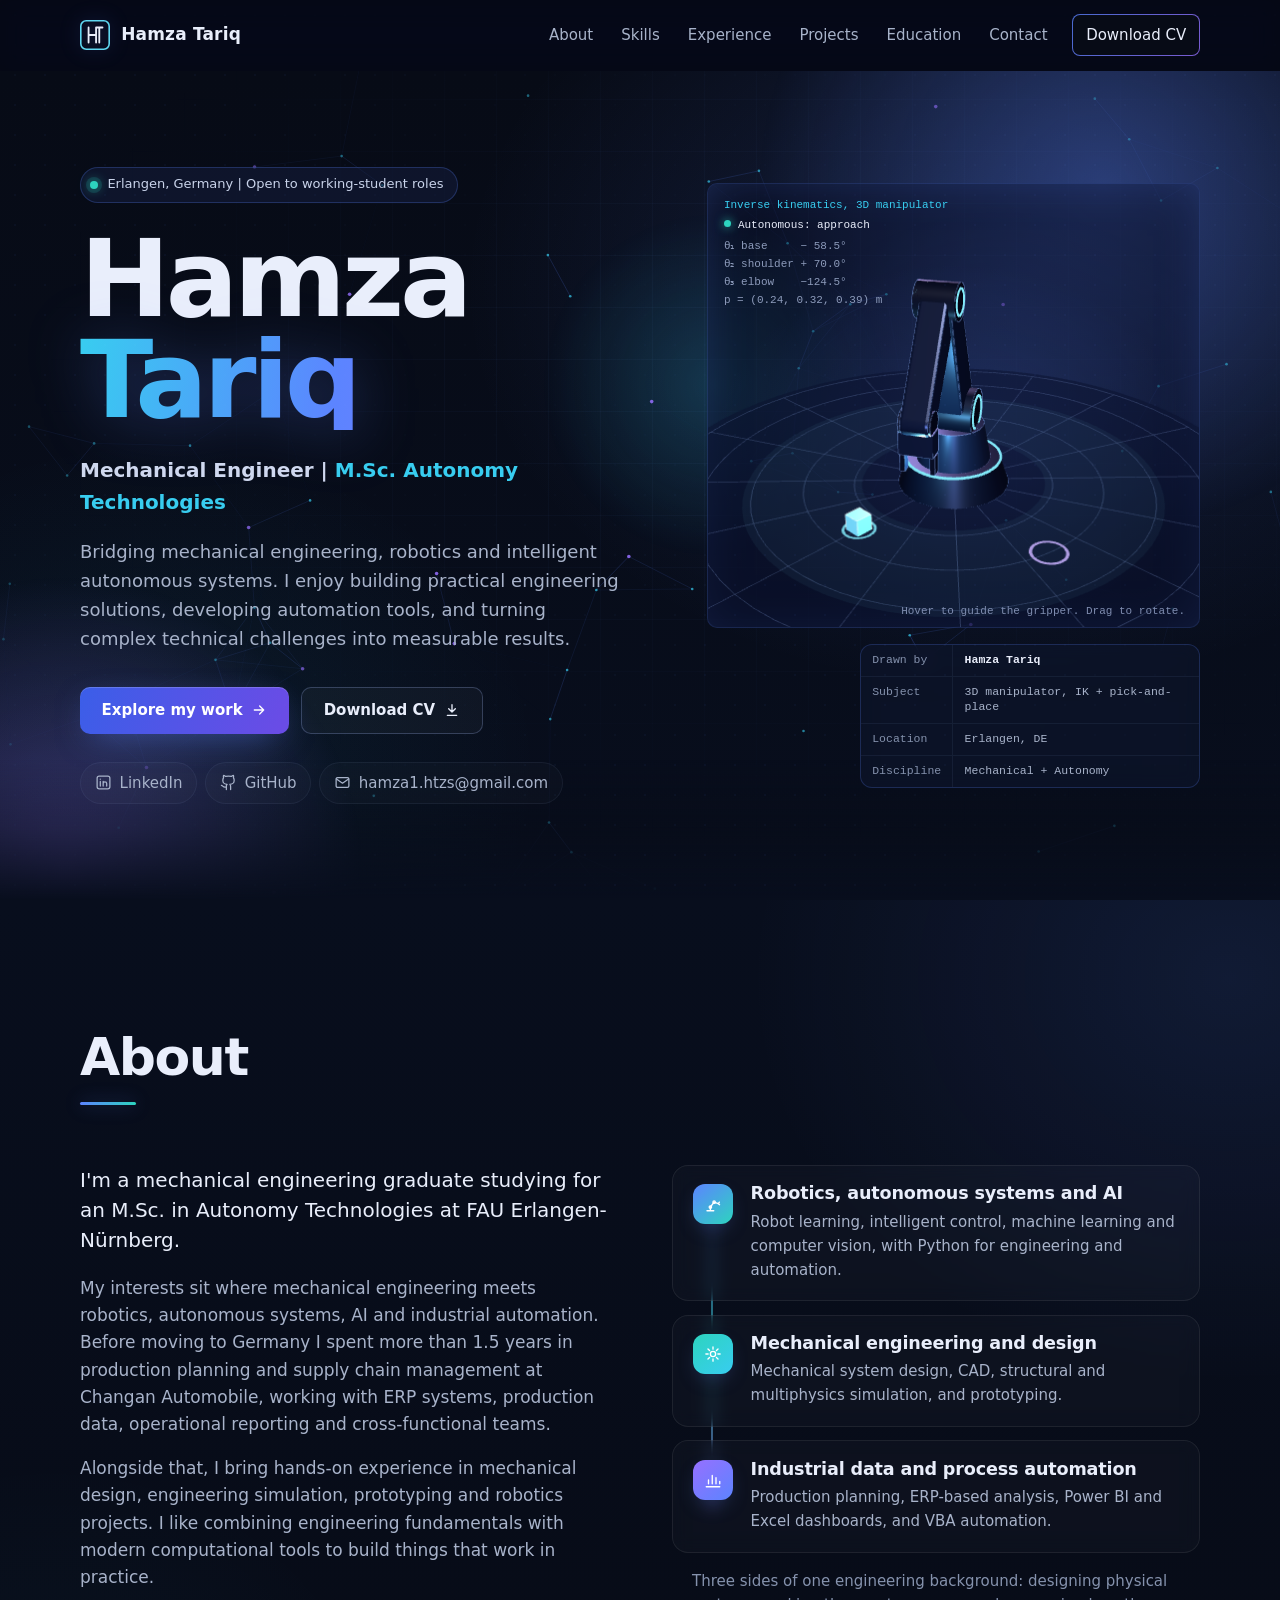
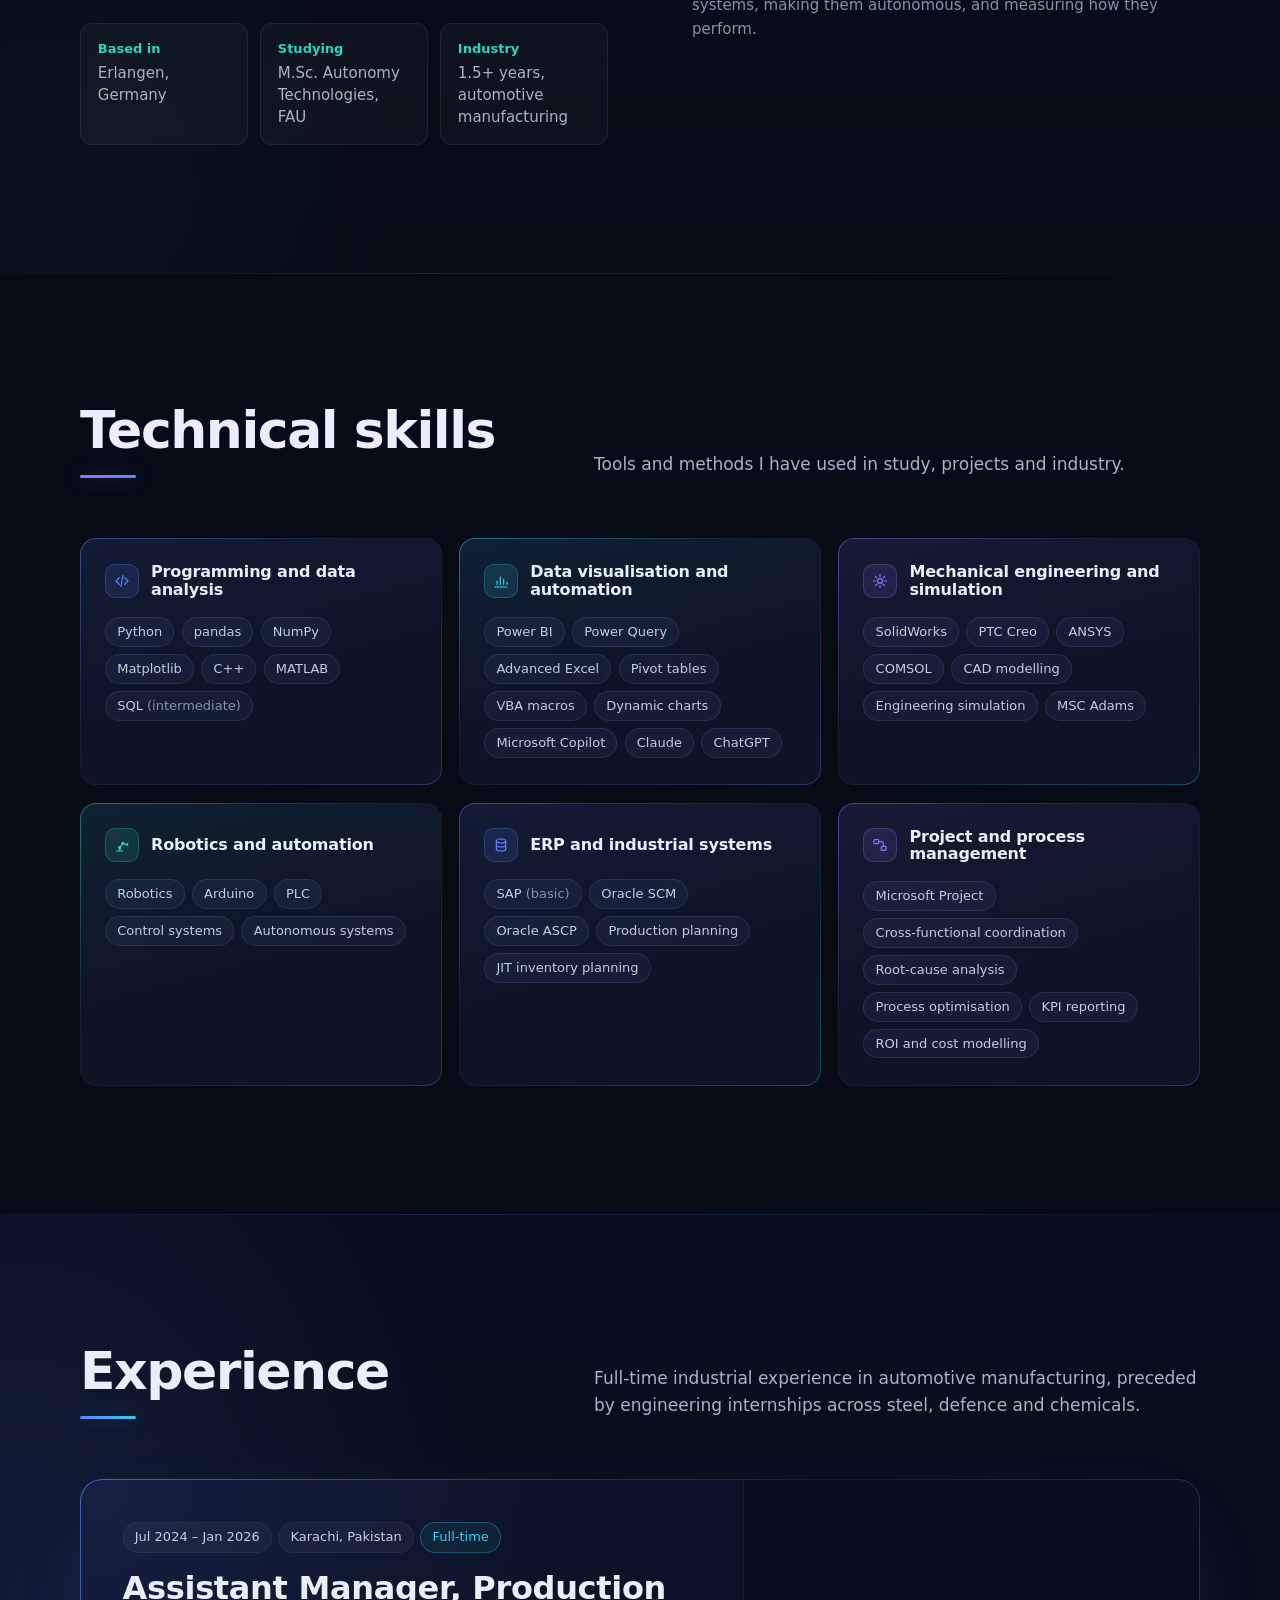
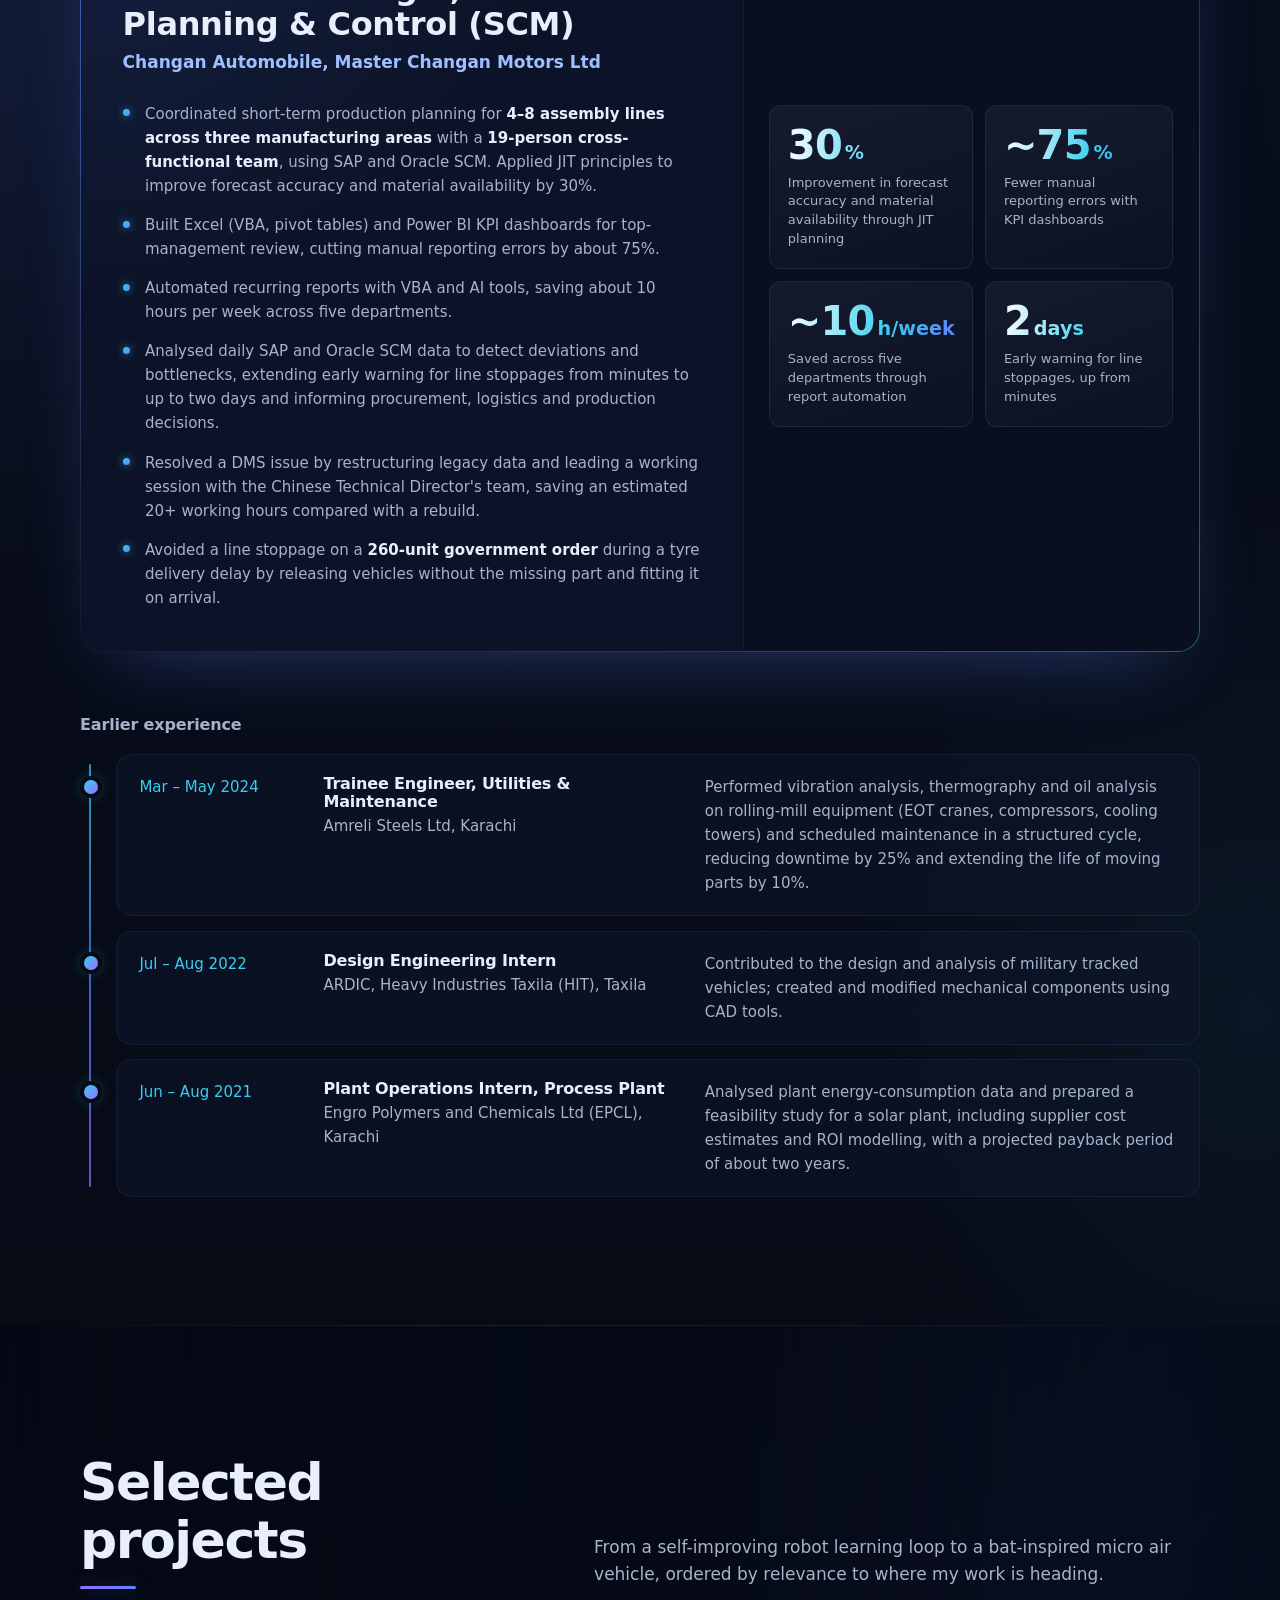
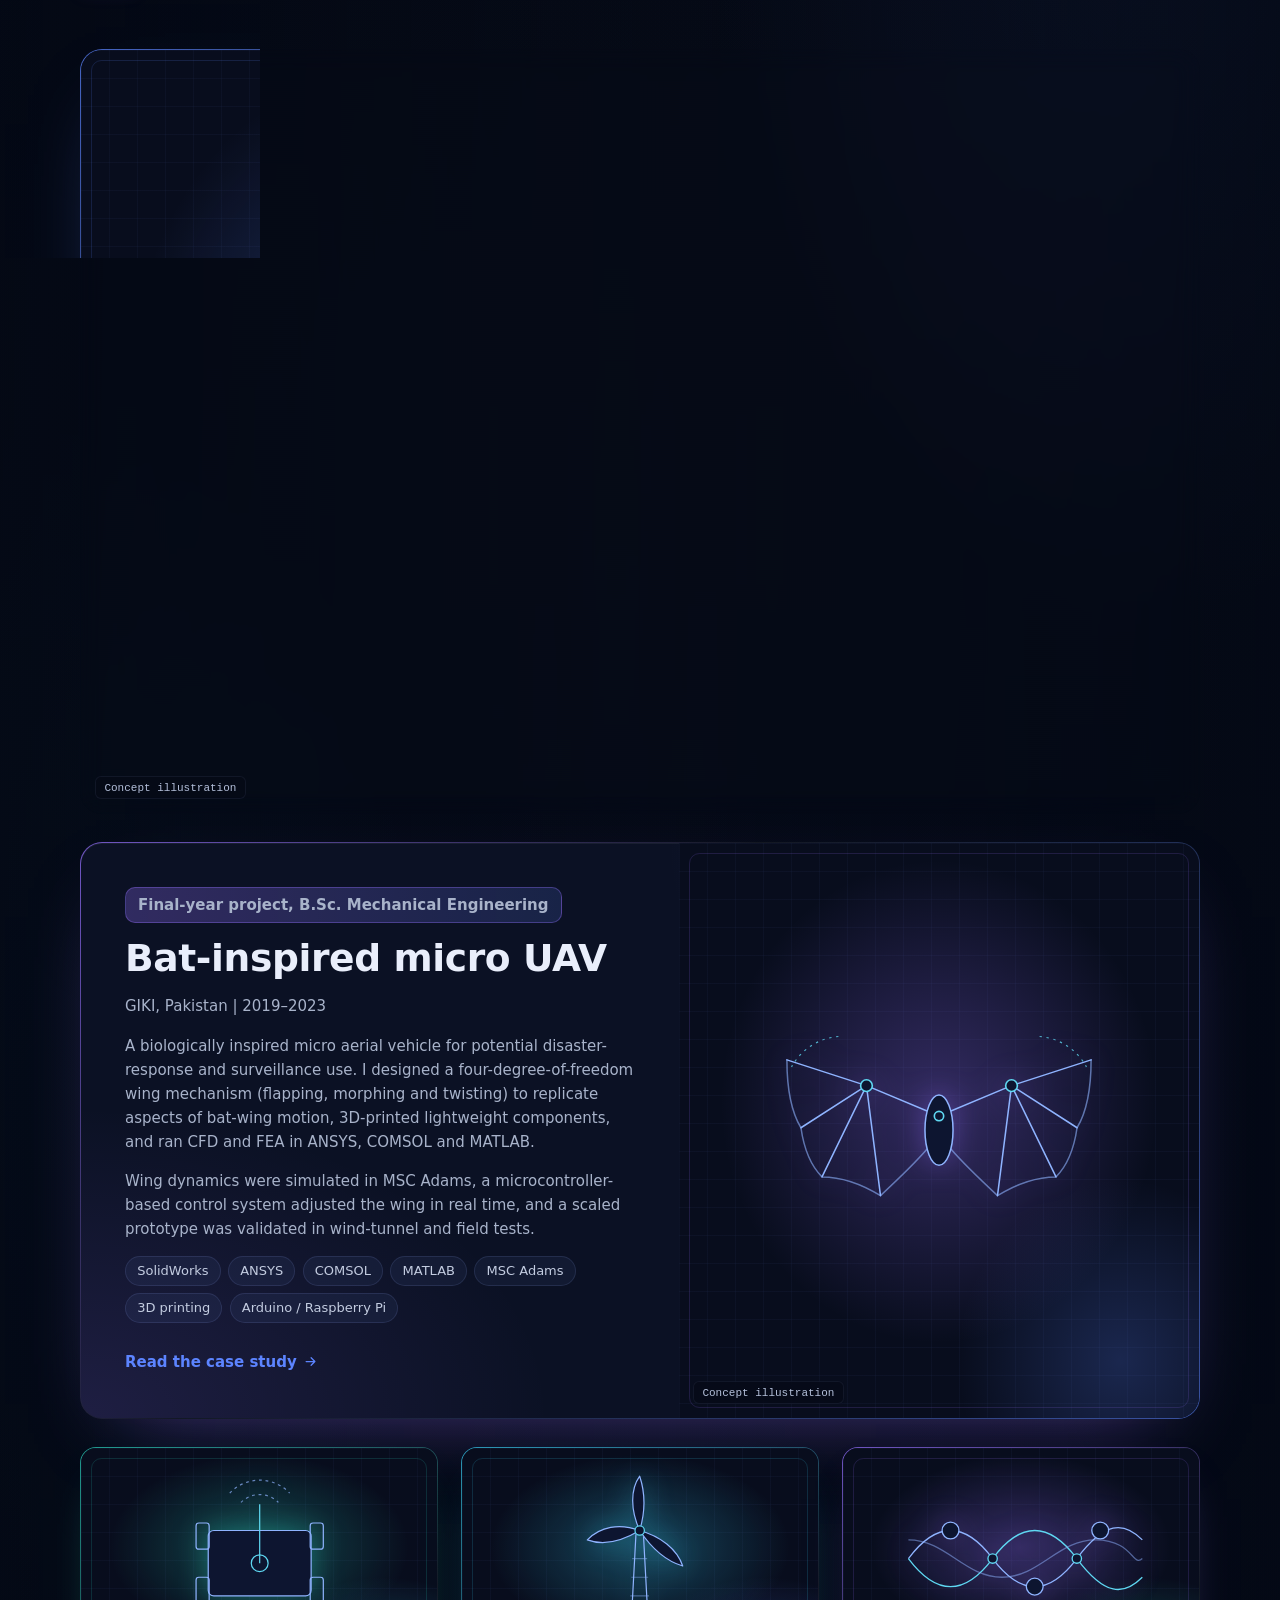
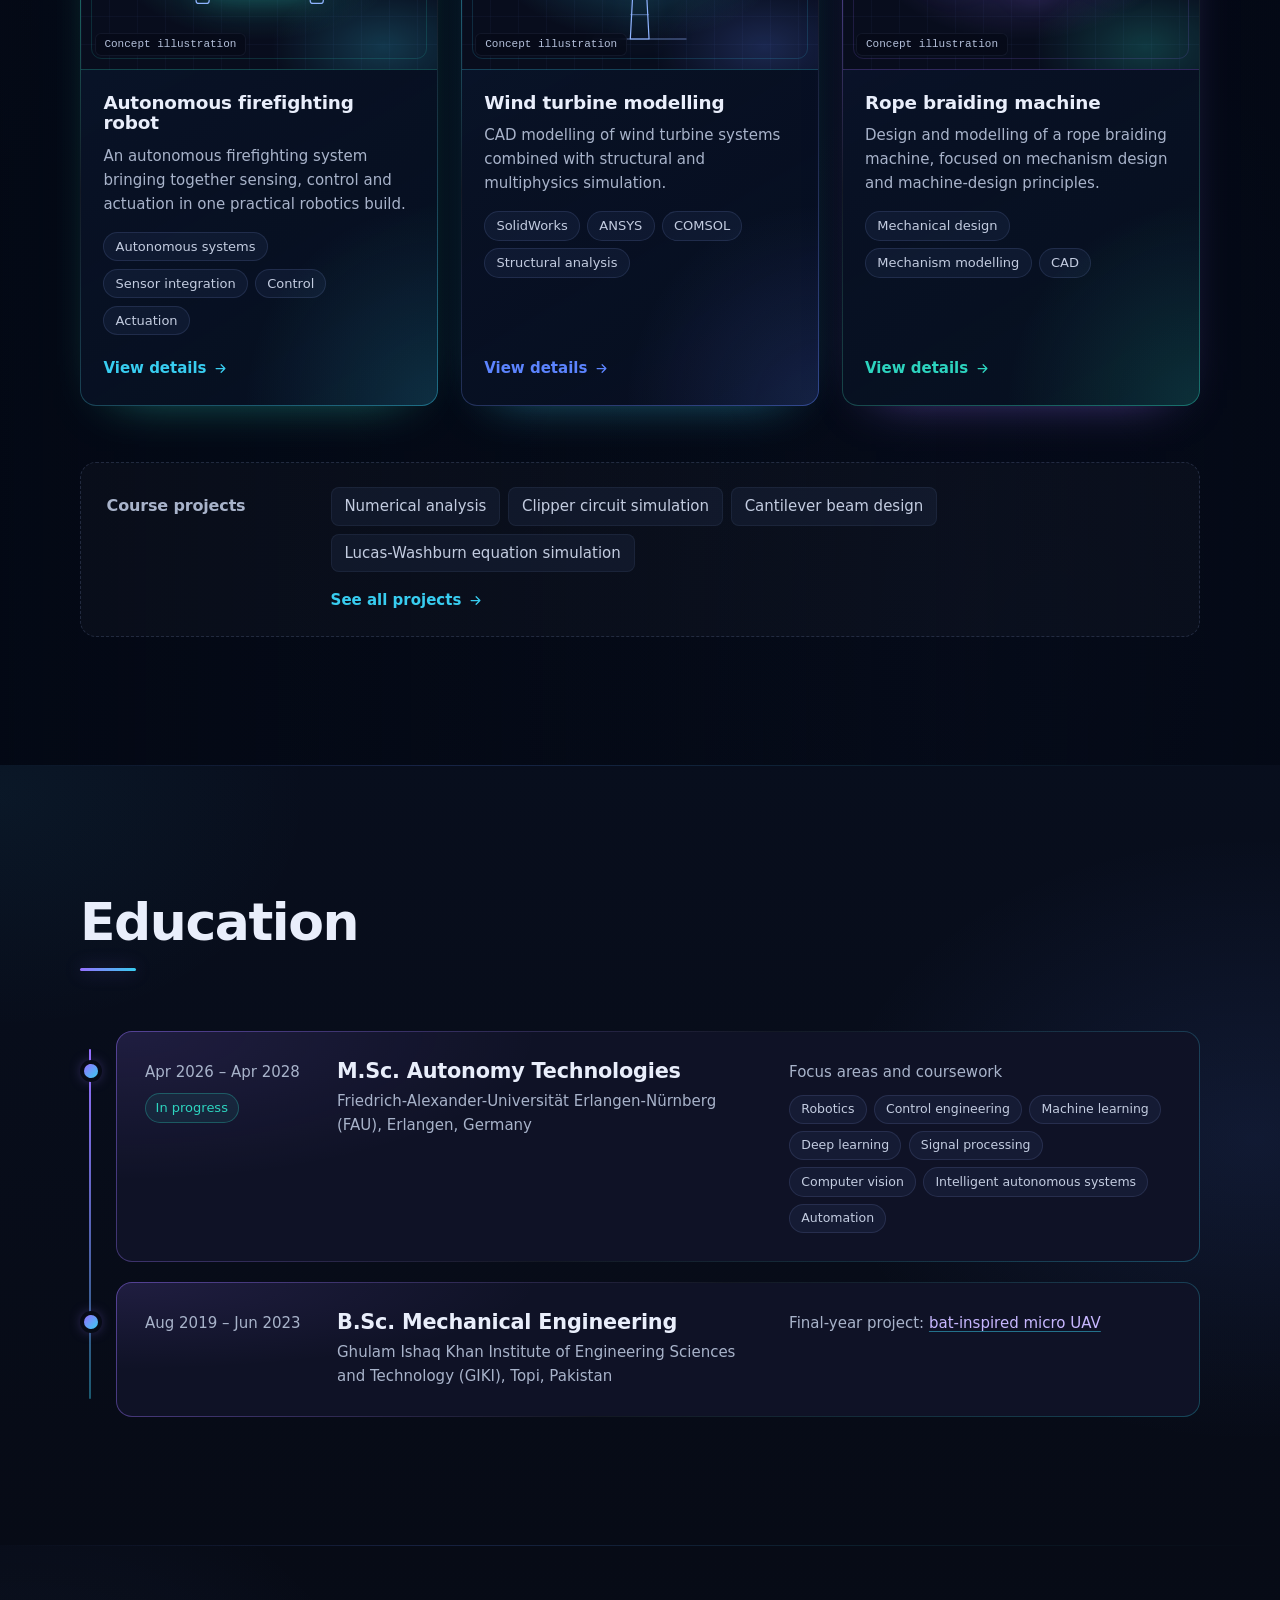
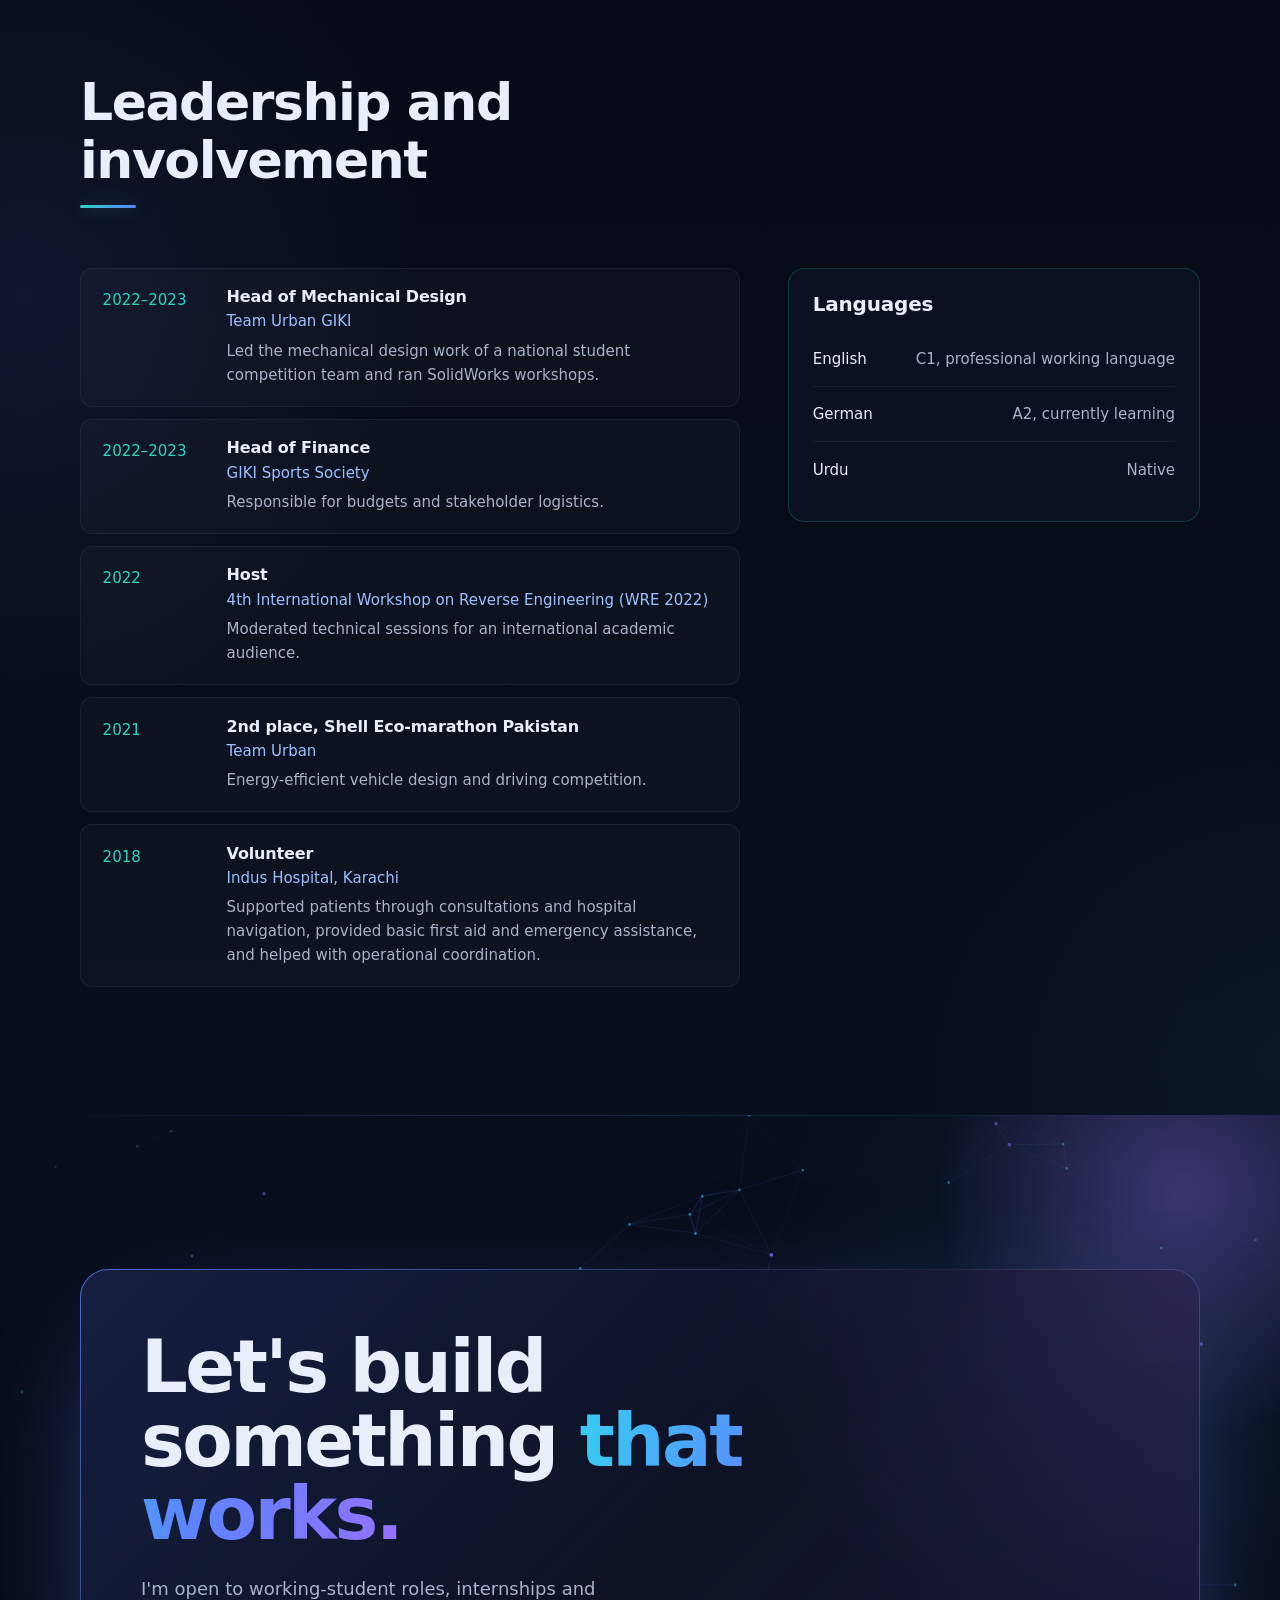
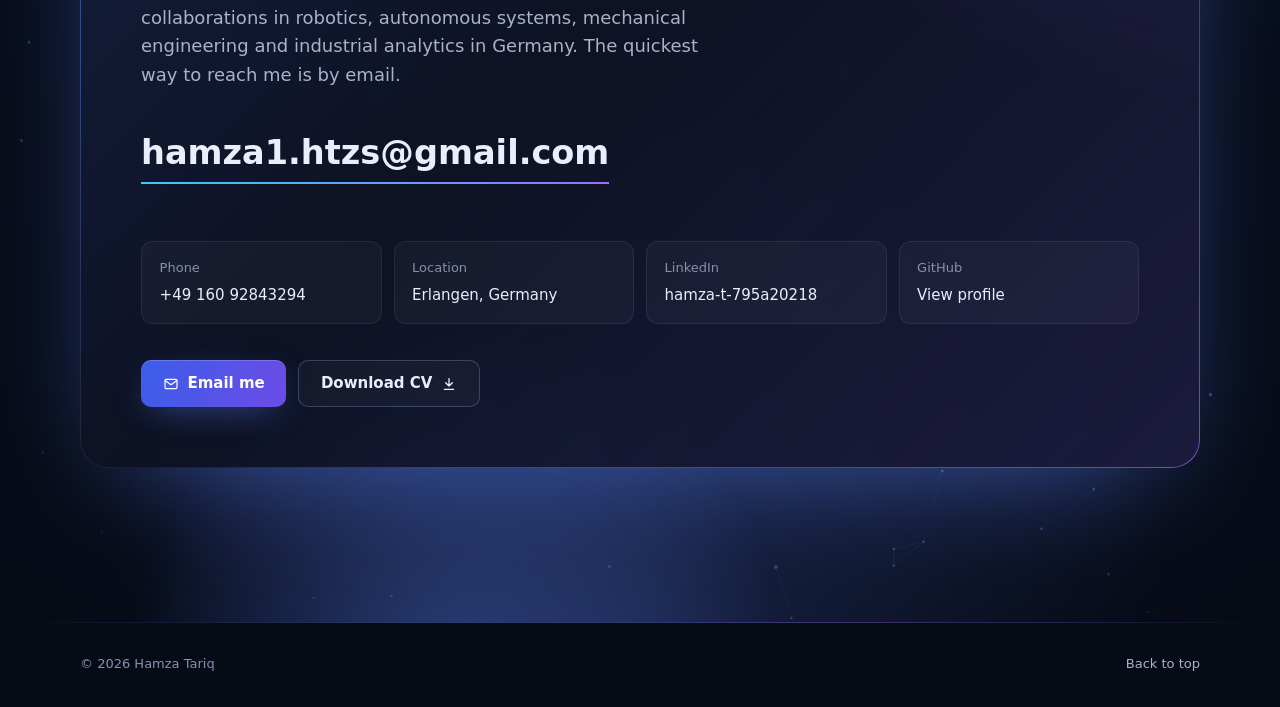
==== commit da6ad902: "Update 6.0" ====
--- a/index.html
+++ b/index.html
@@ -82,6 +82,13 @@
       </div>
 
       <div class="hero-drawing">
+        <div class="arm-stage" id="arm-stage">
+        <div class="arm-hud" aria-hidden="true">
+          <span class="arm-hud-title">Inverse kinematics, 3D manipulator</span>
+          <span data-hud="mode" class="arm-hud-mode">Autonomous: pick and place</span>
+          <span data-hud="q1"></span><span data-hud="q2"></span><span data-hud="q3"></span><span data-hud="p"></span>
+        </div>
+        <p class="arm-hint"><span class="hint-mouse">Hover to guide the gripper. Drag to rotate.</span><span class="hint-touch">Tap to send the gripper. Swipe to rotate.</span></p>
         <svg id="arm-drawing" class="drawing" viewBox="0 0 520 470" role="img" aria-labelledby="arm-title">
           <title id="arm-title">Animated technical drawing of a two-link robot arm following a figure-eight path, solved with inverse kinematics</title>
           <!-- sheet frame -->
@@ -121,9 +128,10 @@
             <path class="ln-brass" d="M-12,0h6M6,0h6M0,-12v6M0,6v6"/>
           </g>
         </svg>
+        </div>
         <div class="title-block" aria-hidden="true">
           <div>Drawn by</div><div><strong>Hamza Tariq</strong></div>
-          <div>Subject</div><div>Two-link manipulator, IK study</div>
+          <div>Subject</div><div>3D manipulator, IK + pick-and-place</div>
           <div>Location</div><div>Erlangen, DE</div>
           <div>Discipline</div><div>Mechanical + Autonomy</div>
         </div>
@@ -476,5 +484,6 @@
 <script src="js/config.js"></script>
 <script src="js/main.js"></script>
 <script src="js/fx.js" defer></script>
+<script src="js/arm3d.min.js" defer></script>
 </body>
 </html>
--- a/css/style.css
+++ b/css/style.css
@@ -1061,3 +1061,43 @@
 @media (prefers-reduced-motion: reduce) {
   .spot::before, .cursor-light, .fx-particles { display: none; }
 }
+
+/* =========================================================
+   9. 3D ROBOT ARM (js/arm3d.min.js) + DOT FIELD (js/fx.js)
+   ========================================================= */
+.arm-stage {
+  position: relative; aspect-ratio: 520 / 470; border-radius: 10px;
+}
+.arm-stage.is-3d {
+  background:
+    radial-gradient(70% 60% at 50% 60%, rgb(var(--c-blue) / .14), transparent 70%),
+    rgba(8, 13, 32, .45);
+  border: 1px solid rgb(var(--c-blue) / .22);
+  box-shadow: inset 0 0 60px -20px rgb(var(--c-blue) / .35);
+}
+.arm-stage > svg { width: 100%; height: auto; }
+.arm-stage.is-3d > svg { display: none; }
+.arm-canvas { position: absolute; inset: 0; width: 100%; height: 100%; border-radius: inherit; cursor: crosshair; touch-action: pan-y; outline: none; }
+.arm-canvas.is-dragging { cursor: grabbing; }
+.arm-hud, .arm-hint { display: none; }
+.is-3d .arm-hud {
+  position: absolute; left: 16px; top: 14px; z-index: 1; pointer-events: none;
+  display: grid; gap: 3px; font: 500 11px/1.35 var(--mono); color: #8d9bbb; white-space: pre;
+}
+.arm-hud-title { color: rgb(var(--c-cyan)); margin-bottom: 2px; }
+.arm-hud-mode { color: var(--text); margin-bottom: 4px; }
+.arm-hud-mode::before {
+  content: ""; display: inline-block; width: 7px; height: 7px; border-radius: 50%; margin-right: 7px; vertical-align: 1px;
+  background: rgb(var(--c-teal)); box-shadow: 0 0 10px rgb(var(--c-teal) / .9);
+}
+.is-3d .arm-hint {
+  display: block; position: absolute; right: 14px; bottom: 10px; margin: 0; z-index: 1; pointer-events: none;
+  font: 500 11px var(--mono); color: #7f8db0;
+}
+.hint-touch { display: none; }
+@media (hover: none) { .hint-mouse { display: none; } .hint-touch { display: inline; } }
+@media (max-width: 480px) { .is-3d .arm-hud span:nth-child(n+3) { display: none; } }
+
+/* dot field: above section backgrounds, blended so text stays crisp */
+.dot-field { position: fixed; inset: 0; z-index: 30; pointer-events: none; mix-blend-mode: screen; }
+@media print { .dot-field, .cursor-light { display: none; } }
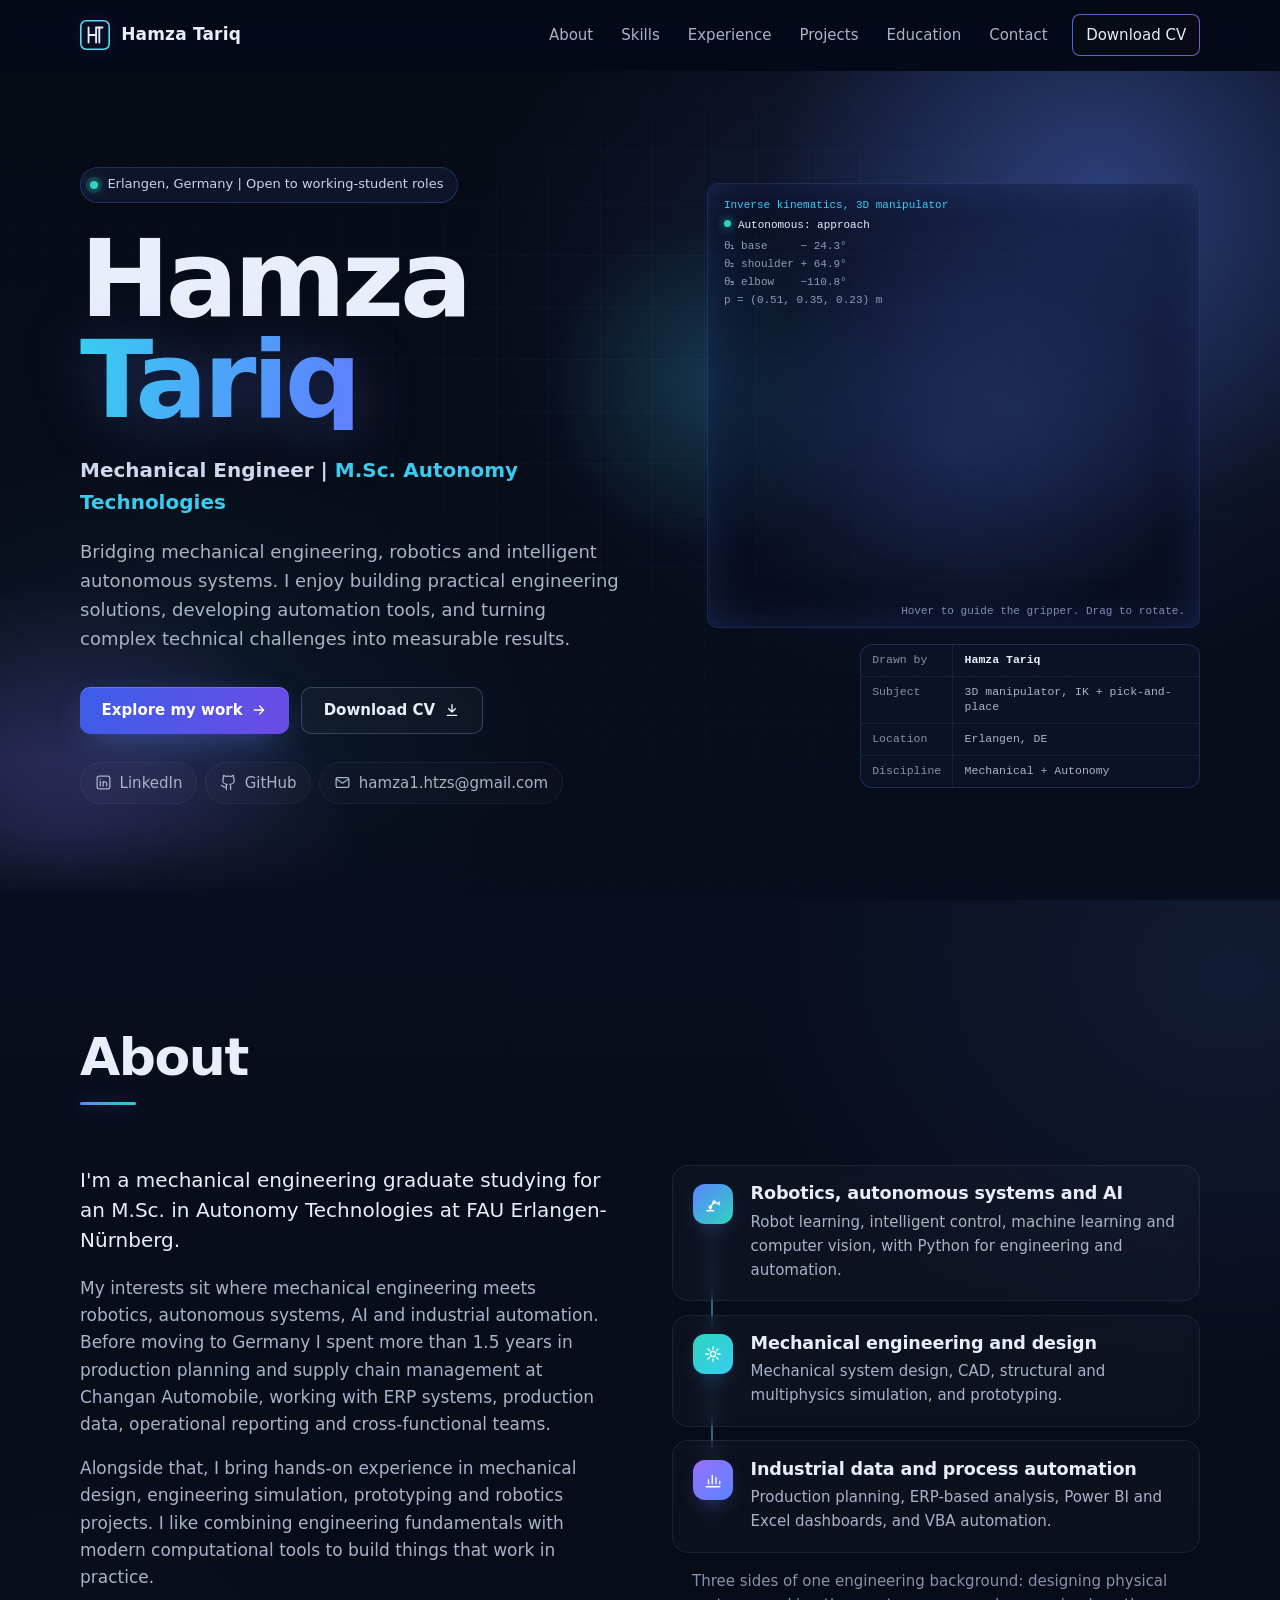
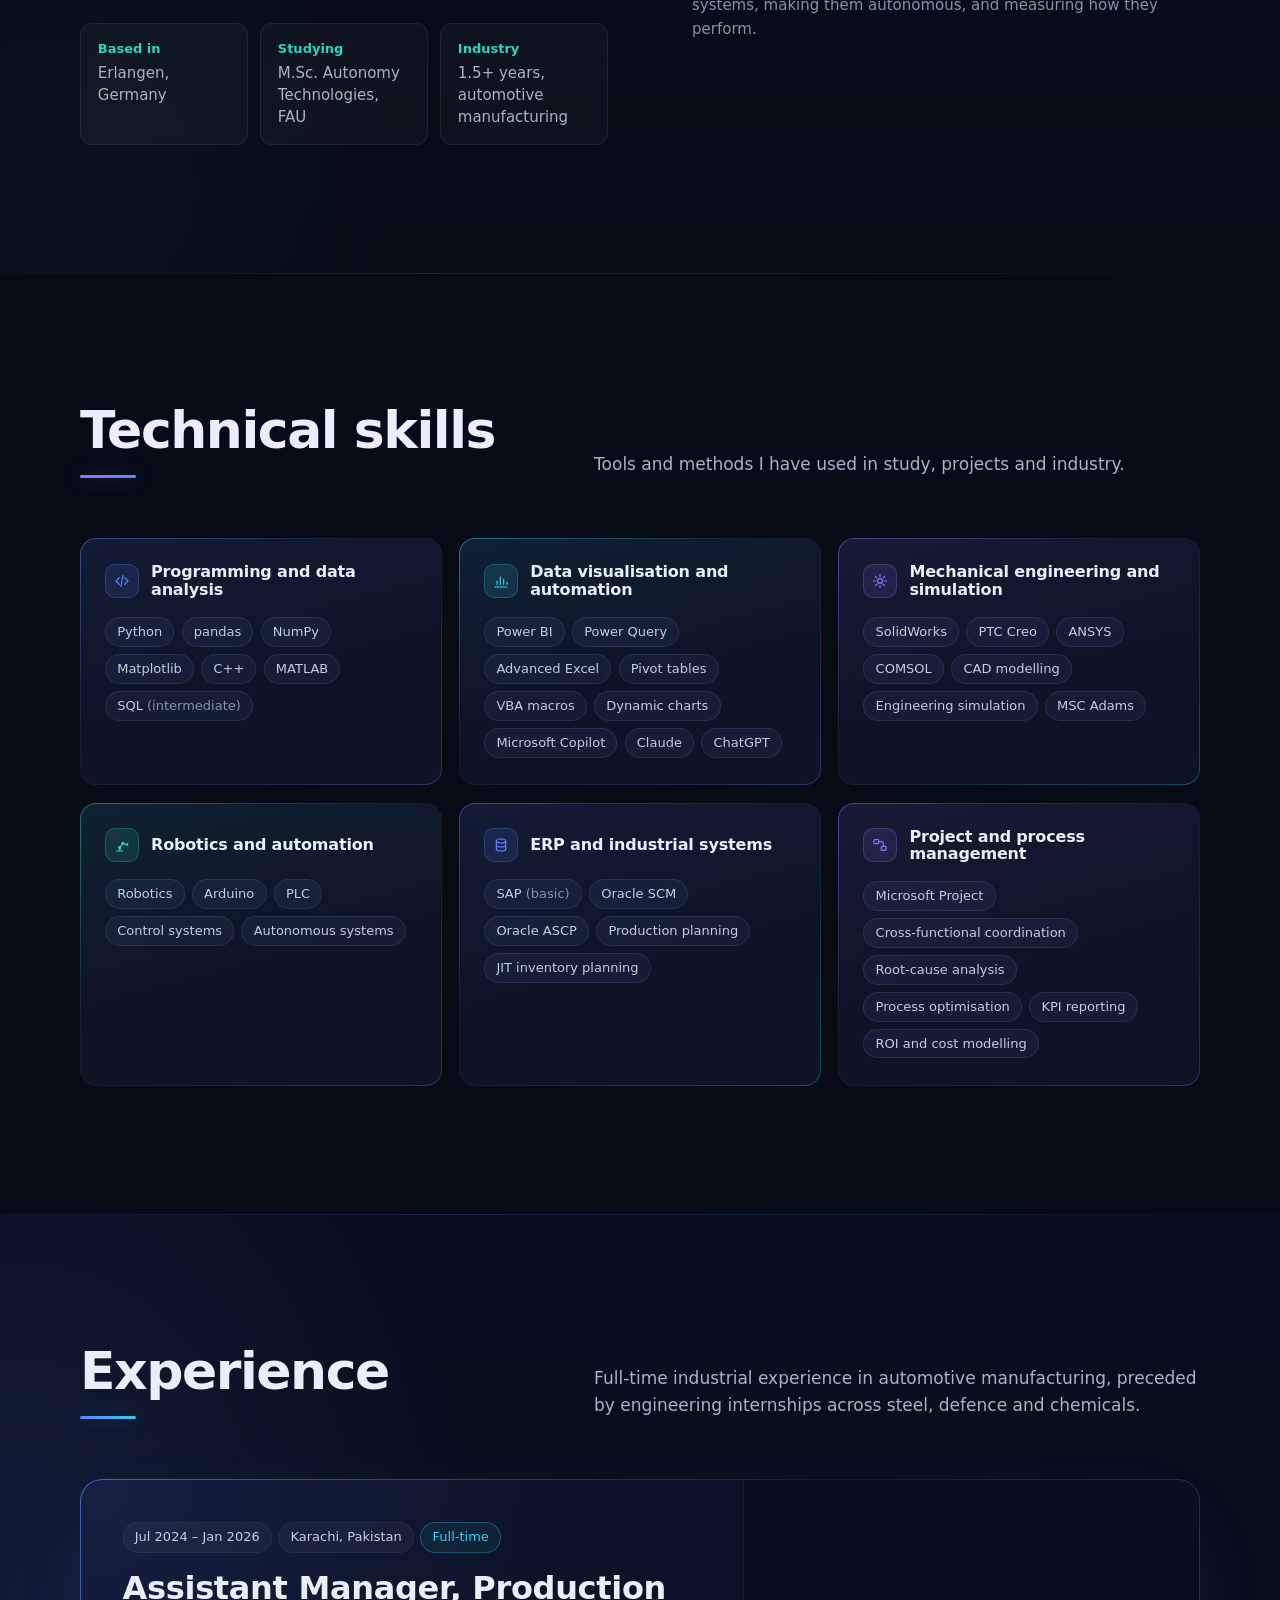
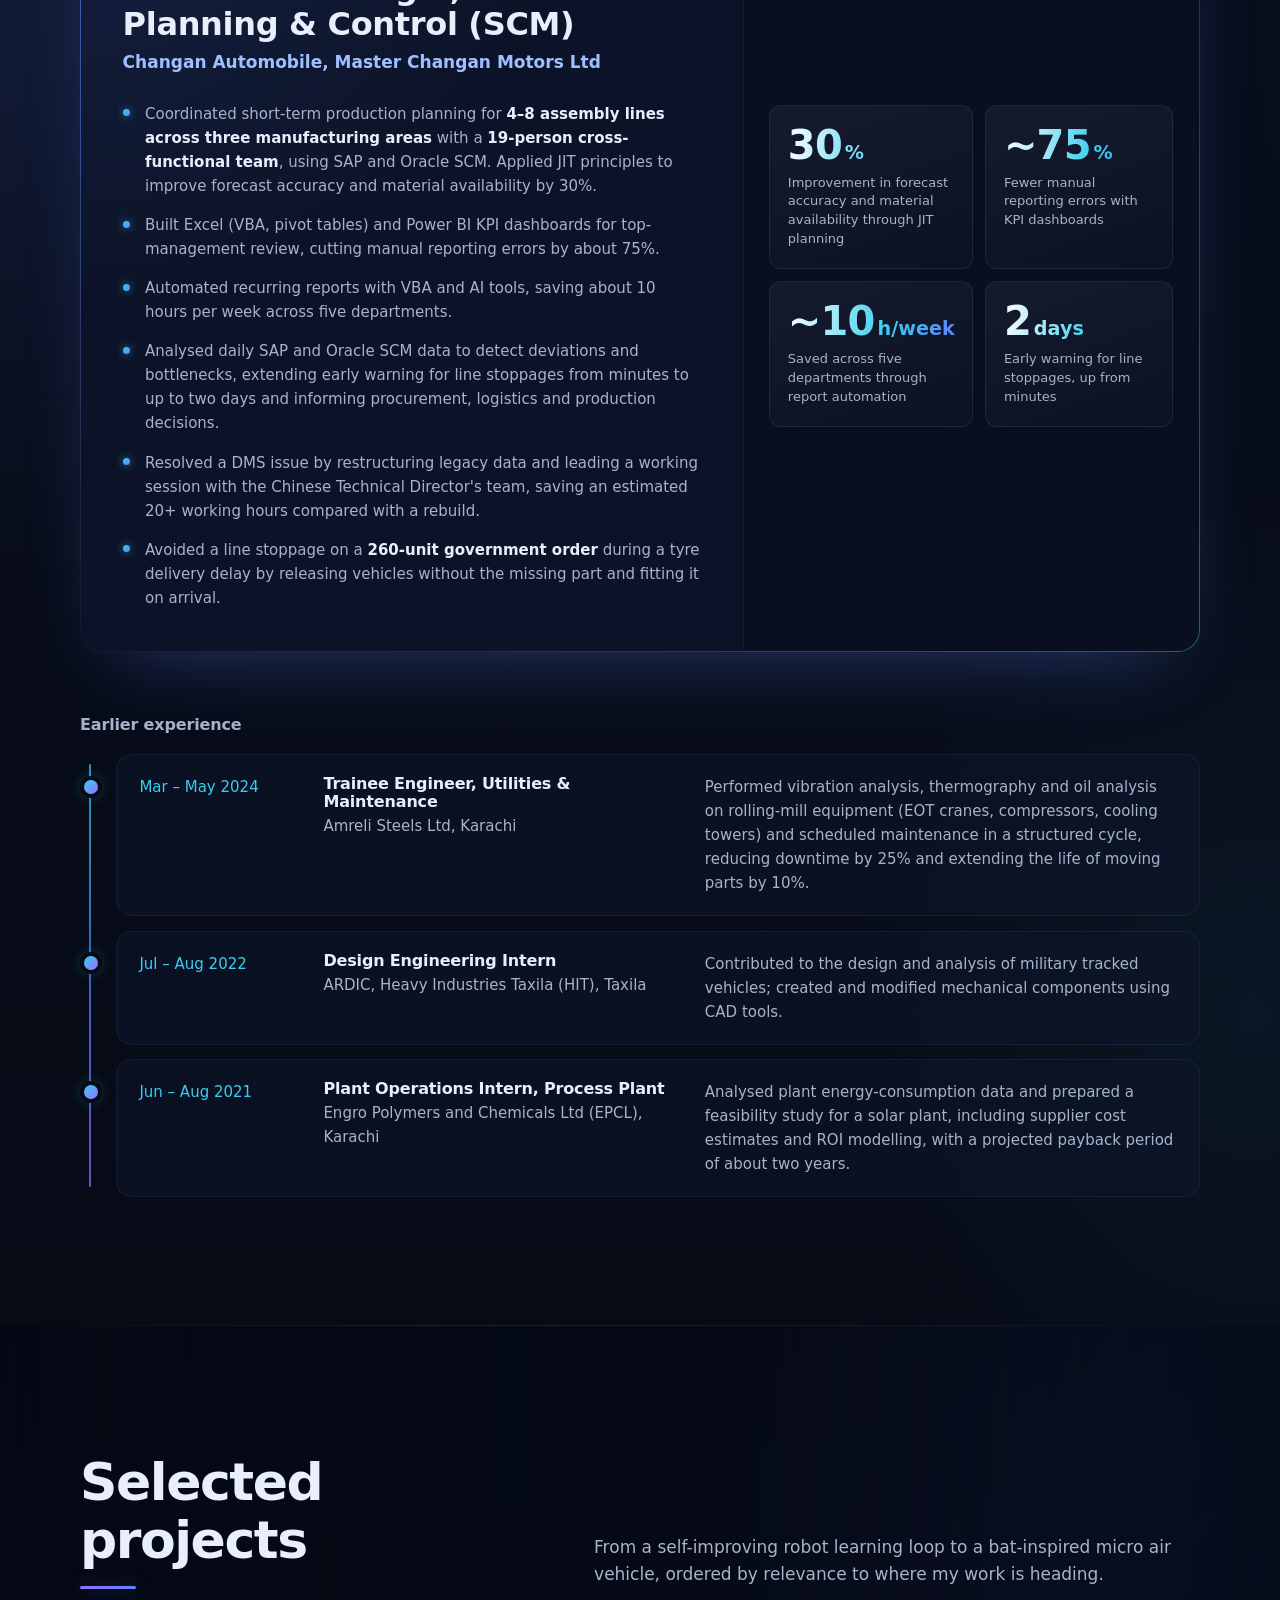
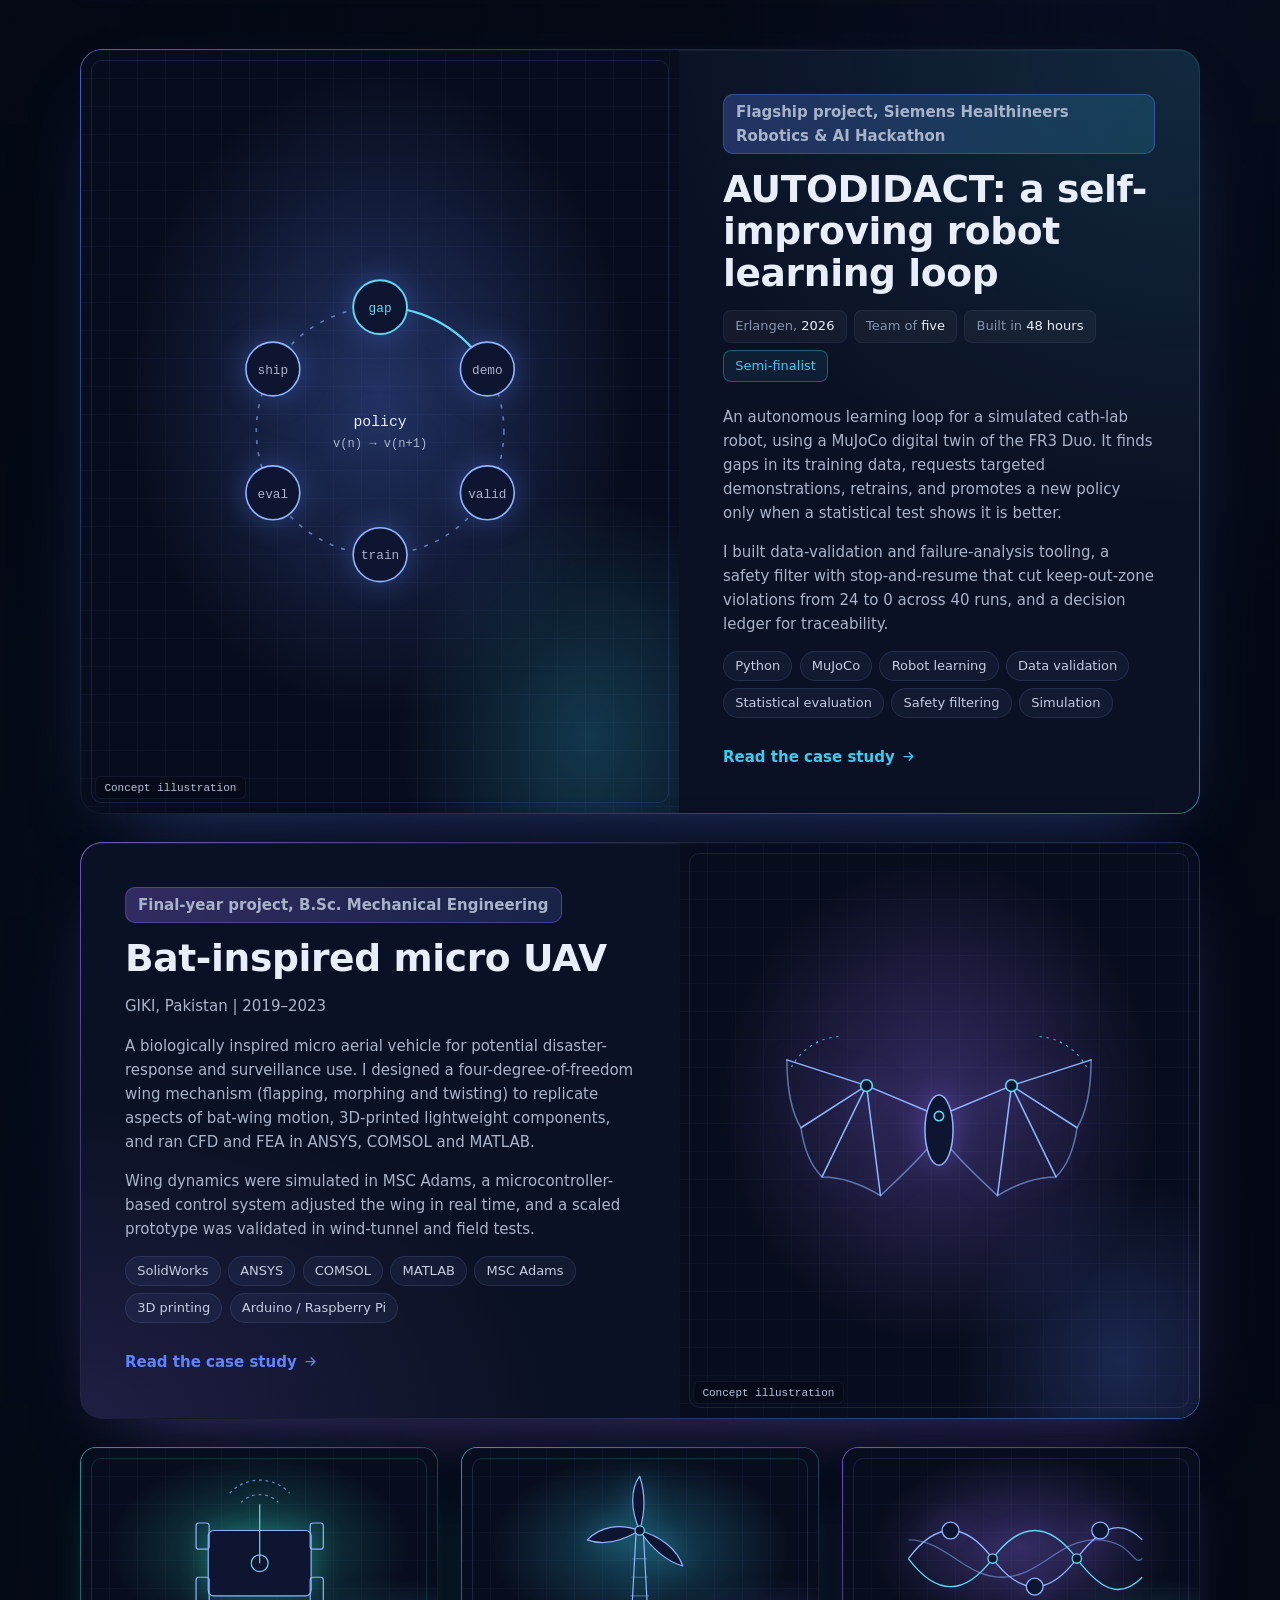
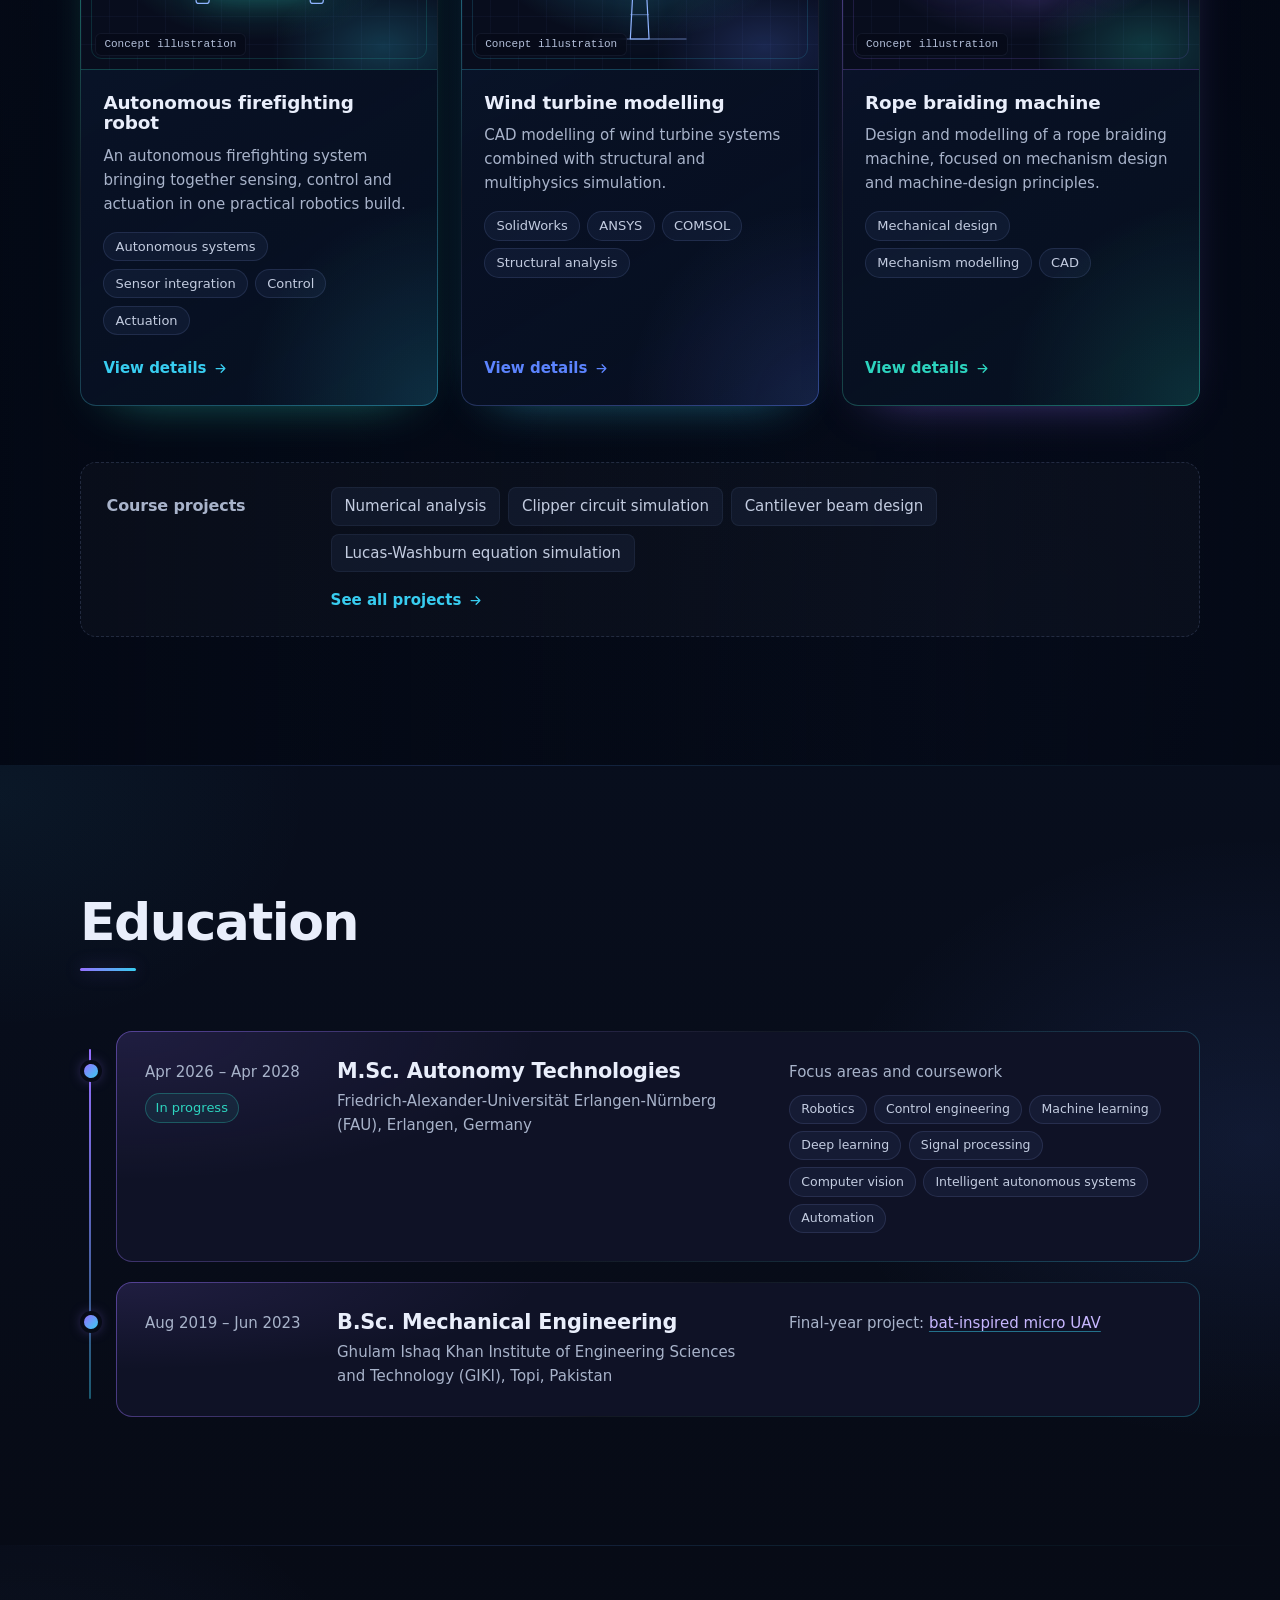
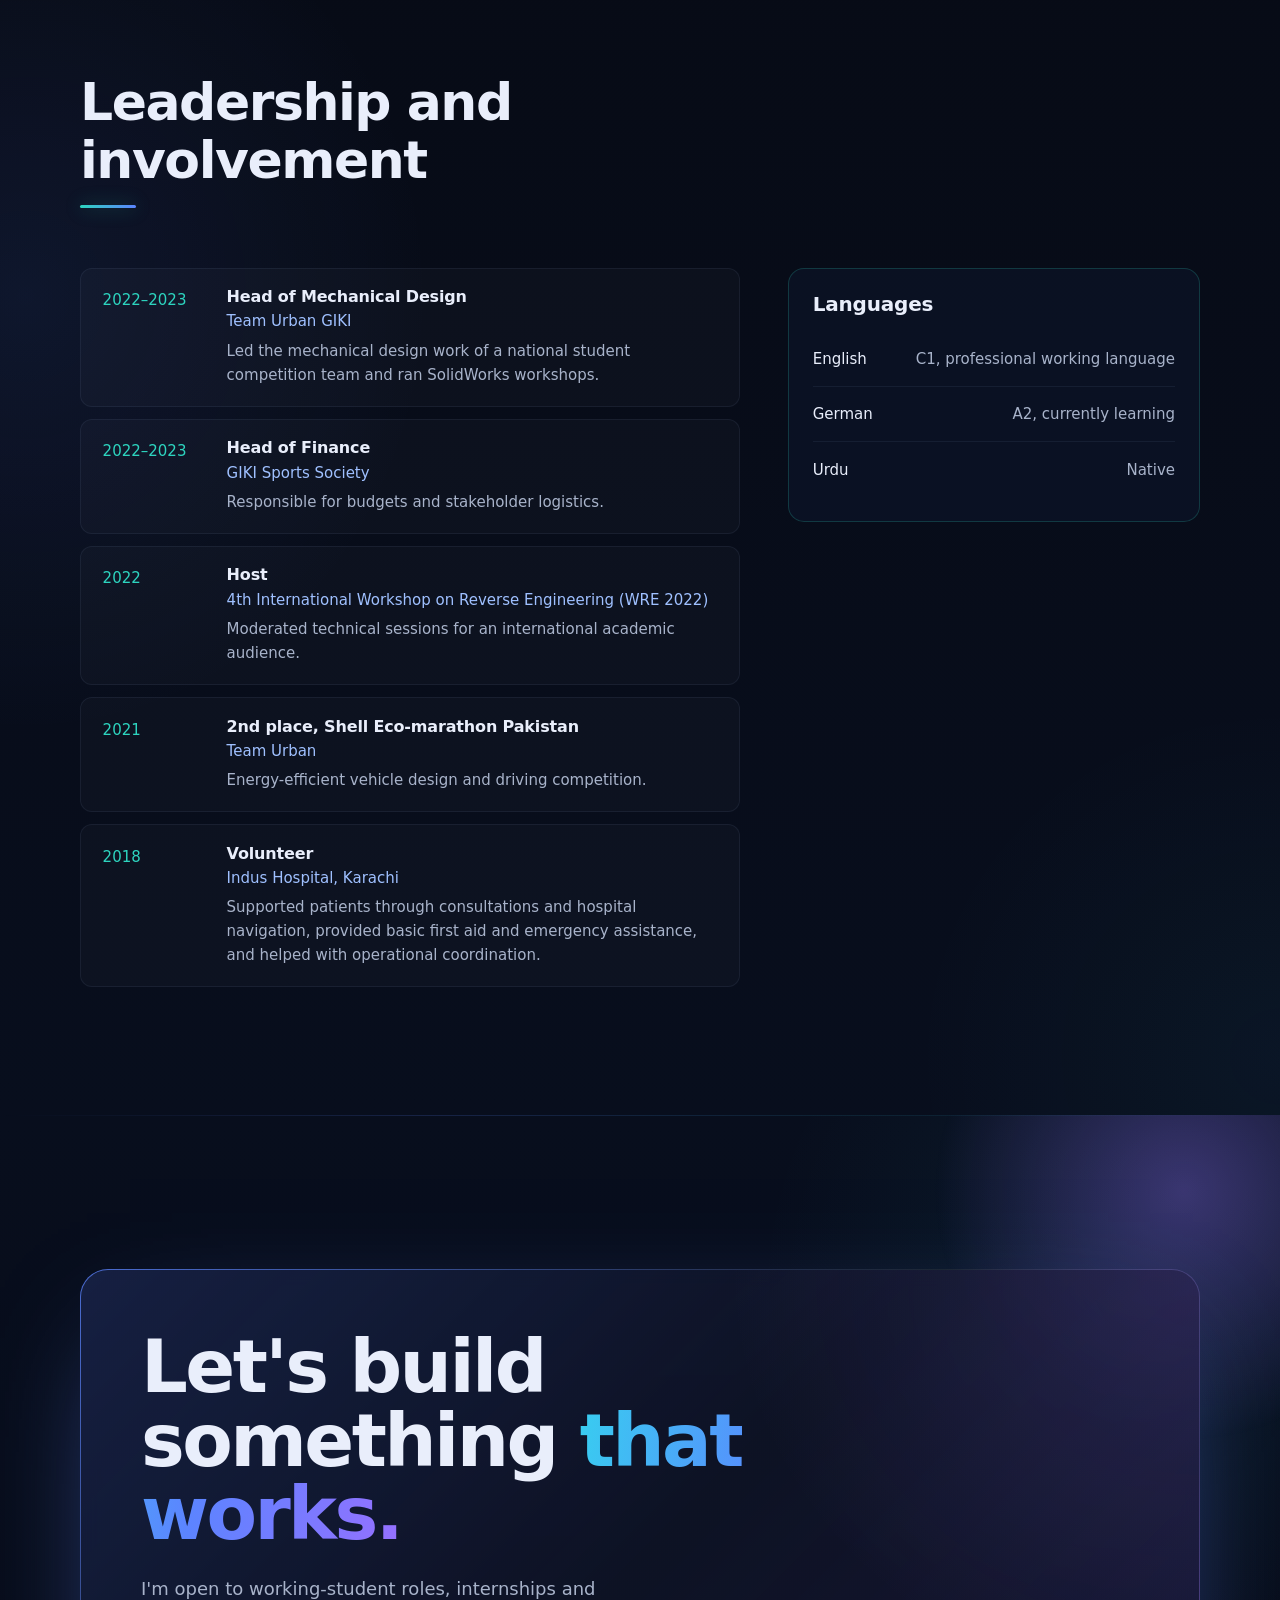
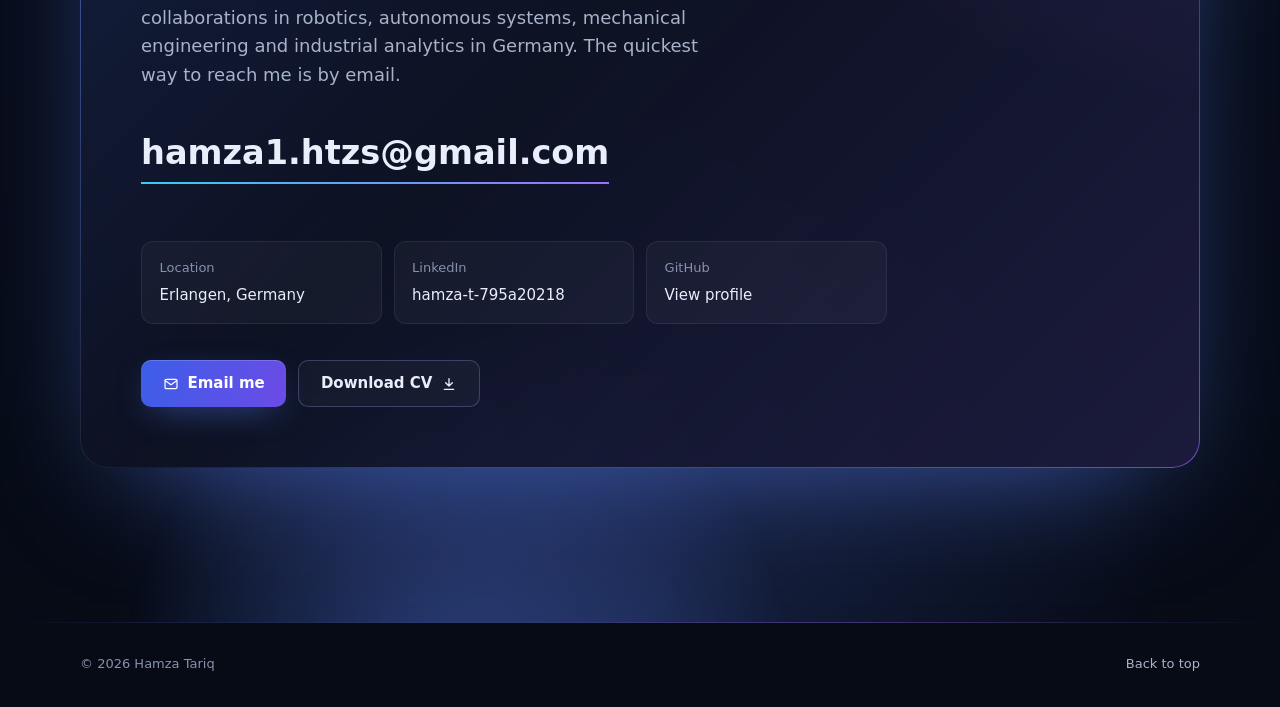
==== commit 5d7399a3: "Remove phone number from contact section" ====
--- a/index.html
+++ b/index.html
@@ -461,7 +461,6 @@
       <p class="contact-lede">I'm open to working-student roles, internships and collaborations in robotics, autonomous systems, mechanical engineering and industrial analytics in Germany. The quickest way to reach me is by email.</p>
       <a class="contact-email" href="mailto:hamza1.htzs@gmail.com">hamza1.htzs@gmail.com</a>
       <dl class="contact-grid">
-        <div><dt>Phone</dt><dd><a href="tel:+4916092843294">+49 160 92843294</a></dd></div>
         <div><dt>Location</dt><dd>Erlangen, Germany</dd></div>
         <div><dt>LinkedIn</dt><dd><a href="https://linkedin.com/in/hamza-t-795a20218" target="_blank" rel="noopener">hamza-t-795a20218</a></dd></div>
         <div data-link="github" class="is-unset"><dt>GitHub</dt><dd><a href="#" target="_blank" rel="noopener">View profile</a></dd></div>
